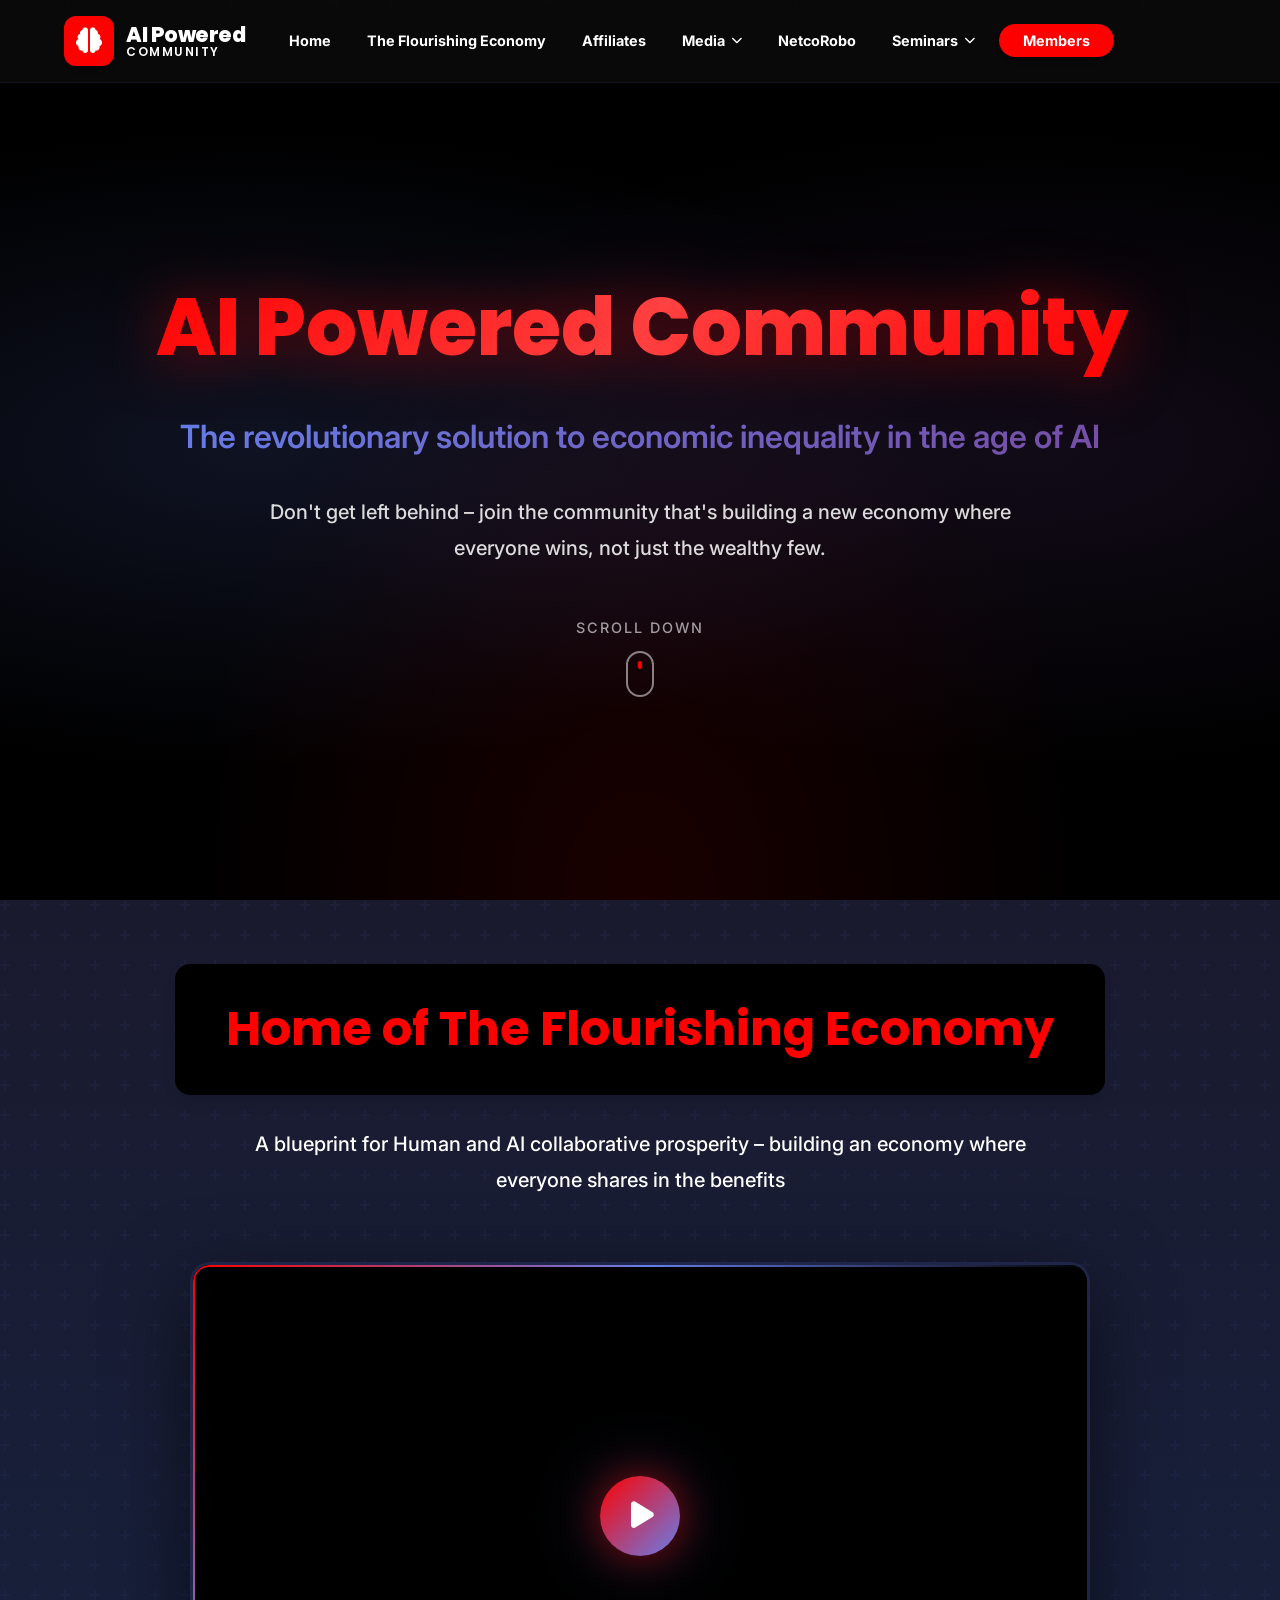
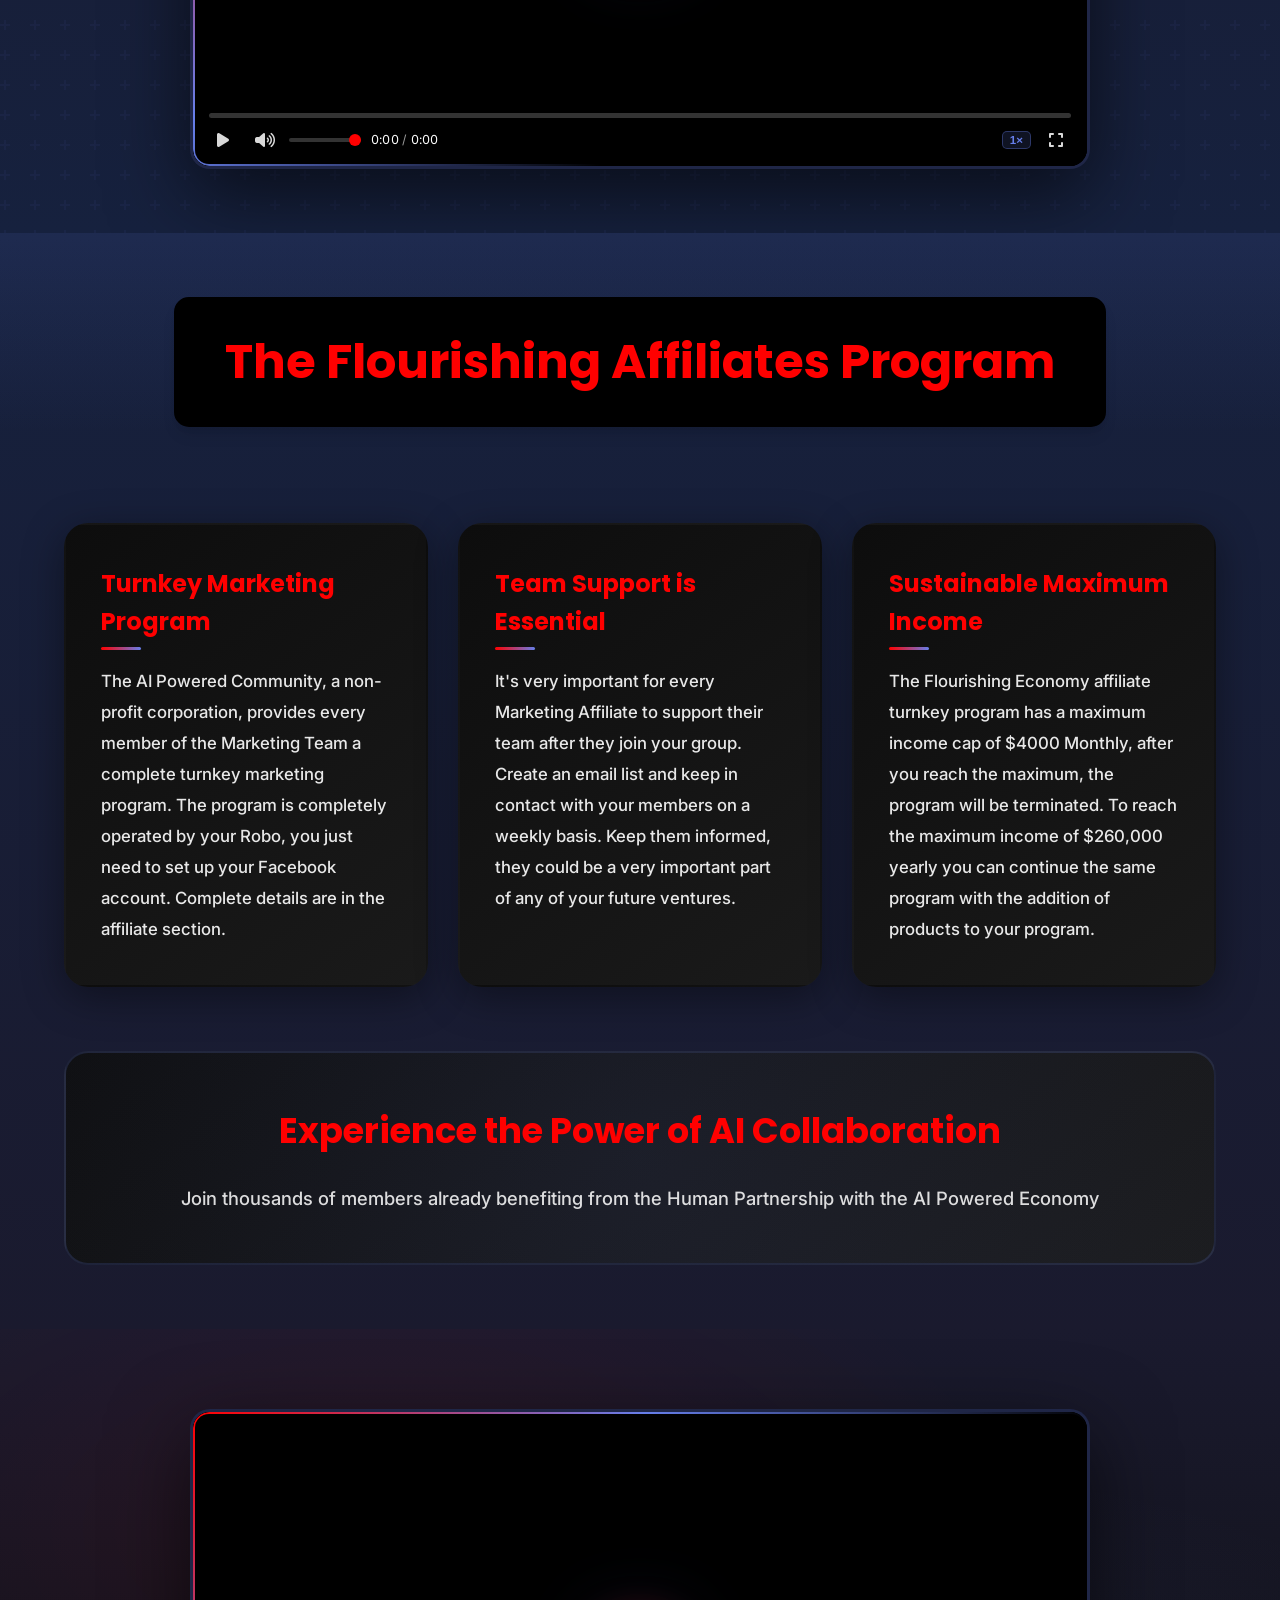
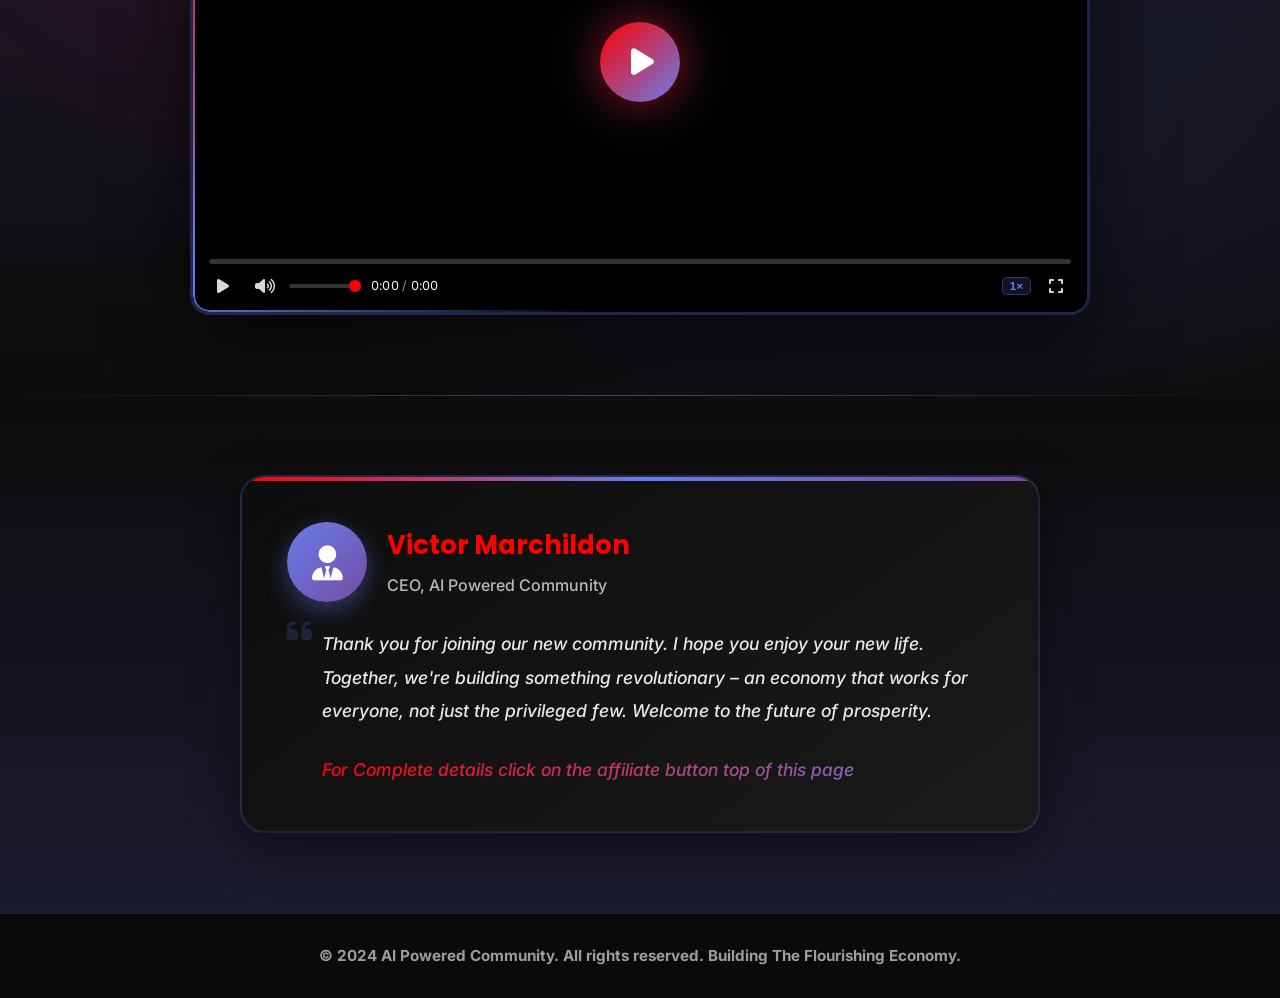
==== index.html @ 5705b6ec "fix cache issue" ====
<!DOCTYPE html>
<html lang="en">
<head>
    <meta charset="UTF-8">
    <meta name="viewport" content="width=device-width, initial-scale=1.0">
    <title>AI Powered Community - Building a Flourishing Economy Together</title>
    <link href="https://fonts.googleapis.com/css2?family=Inter:wght@300;400;600;700;800&family=Poppins:wght@400;600;700;800&display=swap" rel="stylesheet">
    <link rel="stylesheet" href="https://cdn.jsdelivr.net/npm/@fortawesome/fontawesome-free@6.4.0/css/all.min.css">
    <link rel="stylesheet" href="styles.css?v=2">
</head>
<body>
    <!-- Navigation -->
    <nav class="navbar" id="navbar">
        <div class="container">
            <div class="nav-brand">
                <div class="logo-icon">
                    <i class="fas fa-brain"></i>
                </div>
                <div class="logo-text">
                    <span class="logo-main">AI Powered</span>
                    <span class="logo-sub">Community</span>
                </div>
            </div>
            <button class="nav-toggle" id="navToggle">
                <span></span>
                <span></span>
                <span></span>
            </button>
            <ul class="nav-menu" id="navMenu">
                <li><a href="#home" class="nav-link">Home</a></li>
                <li><a href="#about" class="nav-link">The Flourishing Economy</a></li>
                <li><a href="#affiliates" class="nav-link">Affiliates</a></li>
                <li class="nav-item-dropdown">
                    <a href="#video" class="nav-link dropdown-toggle">Media <i class="fas fa-chevron-down"></i></a>
                    <ul class="dropdown-menu">
                        <li><a href="#" class="dropdown-link">YouTube Channels</a></li>
                    </ul>
                </li>
                <li><a href="#" class="nav-link">NetcoRobo</a></li>
                <li class="nav-item-dropdown">
                    <a href="#" class="nav-link dropdown-toggle">Seminars <i class="fas fa-chevron-down"></i></a>
                    <ul class="dropdown-menu">
                        <li><a href="#" class="dropdown-link">Chat</a></li>
                        <li><a href="#" class="dropdown-link">Courses</a></li>
                        <li><a href="#" class="dropdown-link">Email</a></li>
                    </ul>
                </li>
                <li><a href="#" class="nav-link btn-members">Members</a></li>
            </ul>
        </div>
    </nav>

    <!-- Hero Section -->
    <section class="hero" id="home">
        <div class="container">
            <div class="hero-content">
                <h1 class="hero-title">AI Powered Community</h1>
                <p class="hero-subtitle">The revolutionary solution to economic inequality in the age of AI</p>
                <p class="hero-description">Don't get left behind – join the community that's building a new economy where everyone wins, not just the wealthy few.</p>
                
                <!-- Scroll Down Indicator -->
                <div class="scroll-indicator">
                    <span>Scroll Down</span>
                    <div class="mouse">
                        <div class="wheel"></div>
                    </div>
                </div>
            </div>
        </div>
    </section>

    <!-- About Section -->
    <section class="about" id="about">
        <div class="container">
            <div class="section-header animate-on-scroll">
                <h2 class="section-title">Home of The Flourishing Economy</h2>
                <p class="section-subtitle">A blueprint for Human and AI collaborative prosperity – building an economy where everyone shares in the benefits</p>
            </div>

            <!-- Custom Video Player #1 -->
            <div class="video-container animate-on-scroll">
                <div class="apc-player" id="apcPlayer1">
                    <div class="apc-seek-flash left"  id="flashLeft1"><i class="fas fa-backward"></i></div>
                    <div class="apc-seek-flash right" id="flashRight1"><i class="fas fa-forward"></i></div>
                    <div class="apc-spinner" id="apcSpinner1"><div class="apc-spinner-ring"></div></div>
                    <video id="apcVideo1">
                        <source src="./videos/video-one.mp4" type="video/mp4">
                        Your browser does not support the video tag.
                    </video>
                    <div class="apc-play-overlay" id="apcOverlay1">
                        <div class="apc-big-play"><i class="fas fa-play"></i></div>
                    </div>
                    <div class="apc-controls" id="apcControls1">
                        <div class="apc-progress-wrap" id="apcSeek1">
                            <div class="apc-progress-bg">
                                <div class="apc-buffered" id="apcBuffered1"></div>
                                <div class="apc-played"   id="apcPlayed1"></div>
                            </div>
                            <div class="apc-progress-thumb" id="apcThumb1"></div>
                        </div>
                        <div class="apc-bottom">
                            <button class="apc-btn" id="apcPlayBtn1"><i class="fas fa-play" id="apcPlayIcon1"></i></button>
                            <div class="apc-volume-group">
                                <button class="apc-btn" id="apcMuteBtn1"><i class="fas fa-volume-high" id="apcVolIcon1"></i></button>
                                <input type="range" class="apc-volume-slider" id="apcVol1" min="0" max="1" step="0.02" value="1">
                            </div>
                            <div class="apc-time"><span id="apcCur1">0:00</span> / <span id="apcDur1">0:00</span></div>
                            <div class="apc-spacer"></div>
                            <button class="apc-speed" id="apcSpeedBtn1">1×</button>
                            <div class="apc-speed-menu" id="apcSpeedMenu1">
                                <div class="apc-speed-opt" data-speed="0.5">0.5×</div>
                                <div class="apc-speed-opt" data-speed="0.75">0.75×</div>
                                <div class="apc-speed-opt active" data-speed="1">1×</div>
                                <div class="apc-speed-opt" data-speed="1.25">1.25×</div>
                                <div class="apc-speed-opt" data-speed="1.5">1.5×</div>
                                <div class="apc-speed-opt" data-speed="2">2×</div>
                            </div>
                            <button class="apc-btn" id="apcFsBtn1"><i class="fas fa-expand" id="apcFsIcon1"></i></button>
                        </div>
                    </div>
                </div>
            </div>
        </div>
    </section>

    <!-- Affiliates Program Section -->
    <section class="affiliates" id="affiliates">
        <div class="container">
            <div class="affiliates-header">
                <h2 class="section-title">The Flourishing Affiliates Program</h2>
            </div>

            <div class="affiliates-content">
                <div class="affiliates-benefits animate-on-scroll">
                    <div class="benefit-card animate-on-scroll">
                        <h3>Turnkey Marketing Program</h3>
                        <p>The AI Powered Community, a non-profit corporation, provides every member of the Marketing Team a complete turnkey marketing program. The program is completely operated by your Robo, you just need to set up your Facebook account. Complete details are in the affiliate section.</p>
                    </div>

                    <div class="benefit-card animate-on-scroll">
                        <h3>Team Support is Essential</h3>
                        <p>It's very important for every Marketing Affiliate to support their team after they join your group. Create an email list and keep in contact with your members on a weekly basis. Keep them informed, they could be a very important part of any of your future ventures.</p>
                    </div>

                    <div class="benefit-card animate-on-scroll">
                        <h3>Sustainable Maximum Income</h3>
                        <p>The Flourishing Economy affiliate turnkey program has a maximum income cap of $4000 Monthly, after you reach the maximum, the program will be terminated. To reach the maximum income of $260,000 yearly you can continue the same program with the addition of products to your program.</p>
                    </div>
                </div>

                <div class="cta-section animate-on-scroll">
                    <h3>Experience the Power of AI Collaboration</h3>
                    <p>Join thousands of members already benefiting from the Human Partnership with the AI Powered Economy</p>
                </div>
            </div>
        </div>
    </section>

    <!-- Video Section -->
    <section class="video-section" id="video">
        <div class="container">
            <!-- Custom Video Player -->
            <div class="video-container animate-on-scroll">
            <div class="video-container">
                <div class="apc-player" id="apcPlayer2">
                    <div class="apc-seek-flash left"  id="flashLeft2"><i class="fas fa-backward"></i></div>
                    <div class="apc-seek-flash right" id="flashRight2"><i class="fas fa-forward"></i></div>
                    <div class="apc-spinner" id="apcSpinner2"><div class="apc-spinner-ring"></div></div>
                    <video id="apcVideo2">
                        <source src="./videos/video-two.mp4" type="video/mp4">
                        Your browser does not support the video tag.
                    </video>
                    <div class="apc-play-overlay" id="apcOverlay2">
                        <div class="apc-big-play"><i class="fas fa-play"></i></div>
                    </div>
                    <div class="apc-controls" id="apcControls2">
                        <div class="apc-progress-wrap" id="apcSeek2">
                            <div class="apc-progress-bg">
                                <div class="apc-buffered" id="apcBuffered2"></div>
                                <div class="apc-played"   id="apcPlayed2"></div>
                            </div>
                            <div class="apc-progress-thumb" id="apcThumb2"></div>
                        </div>
                        <div class="apc-bottom">
                            <button class="apc-btn" id="apcPlayBtn2"><i class="fas fa-play" id="apcPlayIcon2"></i></button>
                            <div class="apc-volume-group">
                                <button class="apc-btn" id="apcMuteBtn2"><i class="fas fa-volume-high" id="apcVolIcon2"></i></button>
                                <input type="range" class="apc-volume-slider" id="apcVol2" min="0" max="1" step="0.02" value="1">
                            </div>
                            <div class="apc-time"><span id="apcCur2">0:00</span> / <span id="apcDur2">0:00</span></div>
                            <div class="apc-spacer"></div>
                            <button class="apc-speed" id="apcSpeedBtn2">1×</button>
                            <div class="apc-speed-menu" id="apcSpeedMenu2">
                                <div class="apc-speed-opt" data-speed="0.5">0.5×</div>
                                <div class="apc-speed-opt" data-speed="0.75">0.75×</div>
                                <div class="apc-speed-opt active" data-speed="1">1×</div>
                                <div class="apc-speed-opt" data-speed="1.25">1.25×</div>
                                <div class="apc-speed-opt" data-speed="1.5">1.5×</div>
                                <div class="apc-speed-opt" data-speed="2">2×</div>
                            </div>
                            <button class="apc-btn" id="apcFsBtn2"><i class="fas fa-expand" id="apcFsIcon2"></i></button>
                        </div>
                    </div>
                </div>
            </div>
        </div>
    </section>

    <!-- Bottom Sections -->
    <section class="bottom-sections">
        <div class="container">
            <div class="bottom-card animate-on-scroll">
                <div class="message-header">
                    <div class="ceo-avatar">
                        <i class="fas fa-user-tie"></i>
                    </div>
                    <div class="ceo-info">
                        <h3>Victor Marchildon</h3>
                        <p>CEO, AI Powered Community</p>
                    </div>
                </div>
                <div class="message-content">
                    <i class="fas fa-quote-left quote-icon"></i>
                    <p>Thank you for joining our new community. I hope you enjoy your new life. Together, we're building something revolutionary – an economy that works for everyone, not just the privileged few. Welcome to the future of prosperity.</p>
                    <p class="cta-link gradient-text">For Complete details click on the affiliate button top of this page</p>
                </div>
            </div>
        </div>
    </section>

    <!-- Footer -->
    <footer class="footer">
        <div class="container">
            <div class="footer-bottom">
                <p>&copy; 2024 AI Powered Community. All rights reserved. Building The Flourishing Economy.</p>
            </div>
        </div>
    </footer>

    <script src="script.js?v=2"></script>
</body>
</html>
---- styles.css ----
* {
    margin: 0;
    padding: 0;
    box-sizing: border-box;
}

:root {
    --bright-red: #ff0000;
    --bright-white: #ffffff;
    --grey-bg: #6b7280;
    --black-bg: #000000;
    --black-border: #000000;
    --gray-border: #374151;
    --primary-gradient: linear-gradient(135deg, #667eea 0%, #764ba2 100%);
    --primary-color: #667eea;
    --success-color: #10b981;
    --text-primary: #1f2937;
    --text-secondary: #6b7280;
    --shadow-sm: 0 1px 2px 0 rgba(0, 0, 0, 0.05);
    --shadow-md: 0 4px 6px -1px rgba(0, 0, 0, 0.1), 0 2px 4px -1px rgba(0, 0, 0, 0.06);
    --shadow-lg: 0 10px 15px -3px rgba(0, 0, 0, 0.1), 0 4px 6px -2px rgba(0, 0, 0, 0.05);
    --shadow-xl: 0 20px 25px -5px rgba(0, 0, 0, 0.1), 0 10px 10px -5px rgba(0, 0, 0, 0.04);
    --shadow-colored: 0 10px 40px rgba(102, 126, 234, 0.3);
    --spacing-xs: 0.5rem;
    --spacing-sm: 1rem;
    --spacing-md: 1.5rem;
    --spacing-lg: 2rem;
    --spacing-xl: 3rem;
    --spacing-2xl: 4rem;
    --font-primary: 'Inter', sans-serif;
    --font-heading: 'Poppins', sans-serif;
    --transition-fast: 0.2s ease;
    --transition-normal: 0.3s ease;

    /* Player colors (pulled from site palette) */
    --player-primary: #667eea;
    --player-accent:  #ff0000;
    --player-bg:      #000000;
    --player-card:    #111111;
    --player-text:    #ffffff;
    --player-muted:   #9494b8;
}

html { scroll-behavior: smooth; }

body {
    font-family: var(--font-primary);
    color: var(--bright-white);
    line-height: 1.6;
    background-color: var(--grey-bg);
    overflow-x: hidden;
}

.container {
    max-width: 1200px;
    margin: 0 auto;
    padding: 0 var(--spacing-md);
}

/* NAVIGATION */
.navbar {
    position: fixed;
    top: 0;
    left: 0;
    right: 0;
    z-index: 1000;
    background: var(--grey-bg);
    backdrop-filter: blur(10px);
    box-shadow: var(--shadow-sm);
    transition: all var(--transition-normal);
}

.navbar.scrolled { box-shadow: var(--shadow-md); }

.navbar .container {
    display: flex;
    align-items: center;
    justify-content: flex-start;
    padding: var(--spacing-sm) var(--spacing-md);
    gap: 2rem;
}

.nav-brand {
    display: flex;
    align-items: center;
    gap: 12px;
    cursor: pointer;
    transition: transform var(--transition-fast);
}

.nav-brand:hover { transform: translateY(-2px); }

.logo-icon {
    width: 50px;
    height: 50px;
    background: var(--bright-red);
    border-radius: 12px;
    display: flex;
    align-items: center;
    justify-content: center;
    box-shadow: var(--shadow-md);
    transition: all var(--transition-normal);
}

.nav-brand:hover .logo-icon {
    transform: rotate(5deg) scale(1.05);
    box-shadow: var(--shadow-lg);
}

.logo-icon i {
    font-size: 1.6rem;
    color: white;
}

.logo-text {
    display: flex;
    flex-direction: column;
    line-height: 1.1;
}

.logo-main {
    font-family: var(--font-heading);
    font-size: 1.3rem;
    font-weight: 800;
    color: var(--bright-white);
    letter-spacing: -0.5px;
}

.logo-sub {
    font-family: var(--font-heading);
    font-size: 0.75rem;
    font-weight: 600;
    color: var(--bright-white);
    text-transform: uppercase;
    letter-spacing: 1.5px;
    margin-top: -2px;
}

.nav-menu {
    display: flex;
    list-style: none;
    gap: 0.75rem;
    align-items: center;
    flex-wrap: wrap;
}

.nav-link {
    text-decoration: none;
    color: var(--bright-white);
    font-weight: 700;
    padding: 0.4rem 0.75rem;
    border-radius: 8px;
    transition: all var(--transition-fast);
    white-space: nowrap;
    font-size: 0.9rem;
}

.nav-link:hover {
    color: var(--bright-red);
    background: rgba(255, 255, 255, 0.1);
}

.btn-members {
    background: var(--bright-red);
    color: white !important;
    padding: var(--spacing-xs) var(--spacing-md);
    border-radius: 25px;
    font-weight: 700;
    box-shadow: var(--shadow-md);
}

.btn-members:hover {
    transform: translateY(-2px);
    box-shadow: var(--shadow-lg);
    background: #cc0000;
}

.nav-toggle {
    display: none;
    flex-direction: column;
    gap: 4px;
    background: none;
    border: none;
    cursor: pointer;
}

.nav-toggle span {
    width: 25px;
    height: 3px;
    background: var(--bright-white);
    border-radius: 3px;
    transition: all var(--transition-fast);
}

/* DROPDOWN MENUS */
.nav-item-dropdown {
    position: relative;
}

.dropdown-toggle {
    display: flex;
    align-items: center;
    gap: 6px;
}

.dropdown-toggle i {
    font-size: 0.7rem;
    transition: transform var(--transition-fast);
}

.nav-item-dropdown:hover .dropdown-toggle i {
    transform: rotate(180deg);
}

.dropdown-menu {
    position: absolute;
    top: 100%;
    left: 0;
    min-width: 180px;
    background: var(--grey-bg);
    border-radius: 12px;
    box-shadow: var(--shadow-xl);
    padding: 0.5rem 0;
    list-style: none;
    opacity: 0;
    visibility: hidden;
    transform: translateY(10px);
    transition: all var(--transition-fast);
    z-index: 1001;
    border: 2px solid var(--gray-border);
}

.nav-item-dropdown:hover .dropdown-menu {
    opacity: 1;
    visibility: visible;
    transform: translateY(0);
}

.dropdown-link {
    display: block;
    padding: 0.6rem 1rem;
    color: var(--bright-white);
    text-decoration: none;
    font-weight: 600;
    font-size: 0.9rem;
    transition: all var(--transition-fast);
    white-space: nowrap;
}

.dropdown-link:hover {
    color: var(--bright-red);
    background: rgba(255, 255, 255, 0.1);
    padding-left: 1.3rem;
}

/* HERO SECTION */
.hero {
    position: relative;
    min-height: auto;
    display: flex;
    align-items: center;
    padding: 100px 0 var(--spacing-2xl) 0;
    background: var(--black-bg);
    overflow: hidden;
}

.hero-content {
    max-width: 1000px;
    margin: 0 auto;
    text-align: center;
}

@keyframes fadeInUp {
    from {
        opacity: 0;
        transform: translateY(30px);
    }
    to {
        opacity: 1;
        transform: translateY(0);
    }
}

.hero-title {
    font-family: var(--font-heading);
    font-size: clamp(2.5rem, 6vw, 4.5rem);
    font-weight: 800;
    line-height: 1.1;
    margin-bottom: var(--spacing-xs);
    margin-top: var(--spacing-md);
    color: var(--bright-red);
    padding: var(--spacing-sm);
    display: inline-block;
}

.hero-subtitle {
    font-size: clamp(1.2rem, 3vw, 1.8rem);
    color: var(--bright-white);
    margin-bottom: var(--spacing-lg);
    font-weight: 700;
}

.hero-description {
    font-size: 1.2rem;
    color: var(--bright-white);
    line-height: 1.8;
    font-weight: 700;
}

/* SECTIONS */
section {
    padding: var(--spacing-2xl) 0;
    scroll-margin-top: 80px;
}

.section-header {
    text-align: center;
    margin-bottom: var(--spacing-2xl);
}

.section-title {
    font-family: var(--font-heading);
    font-size: clamp(2rem, 5vw, 3rem);
    font-weight: 700;
    color: var(--bright-red);
    margin-bottom: var(--spacing-md);
    background: var(--black-bg);
    padding: var(--spacing-md) var(--spacing-xl);
    border-radius: 15px;
    display: inline-block;
    box-shadow: var(--shadow-lg);
    border: 3px solid var(--black-border);
}

.section-subtitle {
    font-size: 1.2rem;
    color: var(--bright-white);
    max-width: 800px;
    margin: 0 auto;
    line-height: 1.8;
    font-weight: 700;
}

/* ABOUT SECTION */
.about { background: var(--grey-bg); }

.about-details {
    display: flex;
    flex-direction: column;
    gap: var(--spacing-lg);
}

.detail-row {
    background: var(--black-bg);
    padding: var(--spacing-xl);
    border-radius: 20px;
    box-shadow: var(--shadow-md);
    transition: all var(--transition-normal);
}

.detail-row:hover { box-shadow: var(--shadow-lg); }

.detail-content {
    display: flex;
    gap: var(--spacing-lg);
    align-items: flex-start;
}

.detail-text h3 {
    font-family: var(--font-heading);
    font-size: 1.5rem;
    margin-bottom: var(--spacing-sm);
    color: var(--bright-red);
    font-weight: 700;
}

.detail-text p {
    color: var(--bright-white);
    line-height: 1.8;
    font-weight: 700;
}

/* AFFILIATES SECTION */
.affiliates { background: var(--grey-bg); }

.affiliates-header {
    text-align: center;
    margin-bottom: var(--spacing-2xl);
}

.affiliates-benefits {
    display: grid;
    grid-template-columns: repeat(auto-fit, minmax(280px, 1fr));
    gap: var(--spacing-lg);
    margin-bottom: var(--spacing-2xl);
}

.benefit-card {
    background: var(--black-bg);
    padding: var(--spacing-xl);
    border-radius: 20px;
    box-shadow: var(--shadow-md);
    transition: all var(--transition-normal);
    border: 3px solid var(--black-border);
}

.benefit-card:hover {
    transform: translateY(-5px);
    box-shadow: var(--shadow-xl);
}

.benefit-card h3 {
    font-family: var(--font-heading);
    font-size: 1.4rem;
    margin-bottom: var(--spacing-sm);
    color: var(--bright-red);
    font-weight: 700;
}

.benefit-card p {
    color: var(--bright-white);
    line-height: 1.8;
    font-weight: 700;
}

.cta-section {
    text-align: center;
    background: var(--black-bg);
    padding: var(--spacing-2xl);
    border-radius: 25px;
    border: 3px solid var(--black-border);
}

.cta-section h3 {
    font-family: var(--font-heading);
    font-size: 2rem;
    margin-bottom: var(--spacing-sm);
    color: var(--bright-red);
    font-weight: 700;
}

.cta-section p {
    color: var(--bright-white);
    font-size: 1.1rem;
    margin-bottom: var(--spacing-lg);
    font-weight: 700;
}

.btn {
    display: inline-flex;
    align-items: center;
    gap: var(--spacing-xs);
    padding: var(--spacing-md) var(--spacing-xl);
    border-radius: 50px;
    text-decoration: none;
    font-weight: 600;
    font-size: 1.1rem;
    transition: all var(--transition-normal);
    border: none;
    cursor: pointer;
}

.btn-primary {
    background: var(--primary-gradient);
    color: white;
    box-shadow: var(--shadow-colored);
}

.btn-primary:hover {
    transform: translateY(-3px);
    box-shadow: 0 15px 50px rgba(102, 126, 234, 0.5);
}

.btn-large {
    padding: var(--spacing-md) var(--spacing-2xl);
    font-size: 1.2rem;
}

/* VIDEO SECTION */
.video-section { background: var(--grey-bg); }

.video-container {
    max-width: 900px;
    margin: 0 auto;
}

/* BOTTOM SECTIONS */
.bottom-sections {
    background: var(--grey-bg);
    padding: var(--spacing-2xl) 0;
}

.bottom-card {
    background: var(--black-bg);
    padding: var(--spacing-xl);
    border-radius: 20px;
    box-shadow: var(--shadow-md);
    margin-bottom: var(--spacing-lg);
    border: 3px solid var(--black-border);
}

.bottom-card h3 {
    font-family: var(--font-heading);
    font-size: 1.5rem;
    margin-bottom: var(--spacing-sm);
    color: var(--bright-red);
    font-weight: 700;
}

.bottom-card p {
    color: var(--bright-white);
    line-height: 1.8;
    font-weight: 700;
}

.bottom-card .message-header {
    display: flex;
    align-items: center;
    gap: var(--spacing-md);
    margin-bottom: var(--spacing-md);
}

.bottom-card .ceo-avatar {
    width: 70px;
    height: 70px;
    background: var(--primary-gradient);
    border-radius: 50%;
    display: flex;
    align-items: center;
    justify-content: center;
    box-shadow: var(--shadow-colored);
    flex-shrink: 0;
}

.bottom-card .ceo-avatar i {
    font-size: 2rem;
    color: white;
}

.bottom-card .ceo-info h3 {
    font-family: var(--font-heading);
    font-size: 1.4rem;
    color: var(--bright-red);
    font-weight: 700;
    margin-bottom: 0.2rem;
}

.bottom-card .ceo-info p {
    color: var(--bright-white);
    font-size: 0.95rem;
    font-weight: 700;
    margin: 0;
}

.bottom-card .message-content {
    position: relative;
    padding-left: var(--spacing-lg);
}

.bottom-card .quote-icon {
    position: absolute;
    left: 0;
    top: 0;
    font-size: 2rem;
    color: var(--primary-color);
    opacity: 0.3;
}

.bottom-card .message-content p {
    color: var(--bright-white);
    font-size: 1.1rem;
    line-height: 1.8;
    font-style: italic;
    font-weight: 700;
}

/* FOOTER */
.footer {
    background: var(--grey-bg);
    color: white;
    padding: var(--spacing-md) 0;
    border-top: 3px solid var(--black-border);
}

.footer-bottom {
    text-align: center;
}

.footer-bottom p {
    color: var(--bright-white);
    font-size: 0.9rem;
    font-weight: 700;
}

/* RESPONSIVE */
@media (max-width: 768px) {
    .nav-menu {
        position: fixed;
        top: 70px;
        left: -100%;
        width: 100%;
        flex-direction: column;
        background: var(--grey-bg);
        box-shadow: var(--shadow-lg);
        padding: var(--spacing-lg);
        transition: left var(--transition-normal);
        max-height: calc(100vh - 70px);
        overflow-y: auto;
    }

    .nav-menu.active { left: 0; }
    .nav-toggle { display: flex; }

    .nav-item-dropdown { width: 100%; }

    .dropdown-toggle {
        width: 100%;
        justify-content: space-between;
    }

    .dropdown-menu {
        position: static;
        opacity: 1;
        visibility: visible;
        transform: none;
        box-shadow: none;
        border: none;
        background: transparent;
        padding-left: 1.5rem;
        margin-top: 0.25rem;
        min-width: auto;
    }

    .dropdown-link {
        padding: 0.5rem 0;
        color: var(--text-secondary);
    }

    .dropdown-link:hover {
        background: transparent;
        padding-left: 0;
        color: var(--bright-red);
    }

    .affiliates-benefits,
    .detail-content {
        grid-template-columns: 1fr;
        flex-direction: column;
    }
}

@media (max-width: 480px) {
    :root {
        --spacing-xl: 2rem;
        --spacing-2xl: 3rem;
    }

    .hero-title { font-size: 2rem; }
    .section-title { font-size: 1.8rem; }
}


/* =====================================================
   CUSTOM VIDEO PLAYER
   ===================================================== */

.apc-player {
    position: relative;
    width: 100%;
    background: #000;
    border-radius: 16px;
    overflow: hidden;
    box-shadow:
        0 0 0 1px rgba(102, 126, 234, 0.3),
        0 24px 80px rgba(0, 0, 0, 0.7),
        0 0 60px rgba(255, 0, 0, 0.08);
    cursor: pointer;
    user-select: none;
    /* Aspect ratio container */
    aspect-ratio: 16 / 9;
}

/* Red + purple gradient glow border */
.apc-player::before {
    content: '';
    position: absolute;
    inset: 0;
    border-radius: 16px;
    padding: 2px;
    background: linear-gradient(135deg, #ff0000, #667eea, transparent 65%);
    -webkit-mask: linear-gradient(#fff 0 0) content-box, linear-gradient(#fff 0 0);
    -webkit-mask-composite: xor;
    mask-composite: exclude;
    pointer-events: none;
    z-index: 10;
}

/* VIDEO ELEMENT */
.apc-player video {
    display: block;
    width: 100%;
    height: 100%;
    object-fit: contain;
    background: #000;
}

/* BIG PLAY OVERLAY */
.apc-play-overlay {
    position: absolute;
    inset: 0;
    display: flex;
    align-items: center;
    justify-content: center;
    background: rgba(0, 0, 0, 0.5);
    transition: opacity 0.25s;
    z-index: 5;
}

.apc-play-overlay.hidden {
    opacity: 0;
    pointer-events: none;
}

.apc-big-play {
    width: 80px;
    height: 80px;
    background: linear-gradient(135deg, #ff0000, #667eea);
    border-radius: 50%;
    display: flex;
    align-items: center;
    justify-content: center;
    font-size: 1.9rem;
    color: #fff;
    box-shadow: 0 0 40px rgba(255, 0, 0, 0.5), 0 0 80px rgba(102, 126, 234, 0.3);
    transition: transform 0.2s, box-shadow 0.2s;
}

.apc-big-play:hover {
    transform: scale(1.1);
    box-shadow: 0 0 60px rgba(255, 0, 0, 0.7), 0 0 100px rgba(102, 126, 234, 0.4);
}

.apc-big-play i { margin-left: 4px; }

/* CONTROLS BAR */
.apc-controls {
    position: absolute;
    bottom: 0;
    left: 0;
    right: 0;
    background: linear-gradient(to top, rgba(0, 0, 0, 0.95) 0%, transparent 100%);
    padding: 28px 16px 14px;
    display: flex;
    flex-direction: column;
    gap: 10px;
    opacity: 1;
    transform: translateY(0);
    transition: opacity 0.3s, transform 0.3s;
    z-index: 6;
}

.apc-player.idle .apc-controls {
    opacity: 0;
    transform: translateY(6px);
}

/* PROGRESS / SEEK BAR */
.apc-progress-wrap {
    position: relative;
    height: 5px;
    cursor: pointer;
    transition: height 0.15s;
}

.apc-progress-wrap:hover {
    height: 7px;
}

.apc-progress-wrap:hover .apc-progress-thumb {
    opacity: 1;
}

.apc-progress-bg {
    width: 100%;
    height: 100%;
    background: rgba(255, 255, 255, 0.2);
    border-radius: 99px;
    overflow: visible;
    position: relative;
}

.apc-buffered {
    position: absolute;
    height: 100%;
    background: rgba(255, 255, 255, 0.25);
    border-radius: 99px;
    width: 0%;
    transition: width 0.4s linear;
}

.apc-played {
    position: absolute;
    height: 100%;
    background: linear-gradient(90deg, #ff0000, #667eea);
    border-radius: 99px;
    width: 0%;
    transition: width 0.1s linear;
}

.apc-progress-thumb {
    position: absolute;
    top: 50%;
    width: 14px;
    height: 14px;
    border-radius: 50%;
    background: #fff;
    box-shadow: 0 0 8px #ff0000;
    transform: translate(-50%, -50%);
    opacity: 0;
    transition: opacity 0.2s, transform 0.15s;
    pointer-events: none;
}

.apc-progress-thumb.dragging {
    transform: translate(-50%, -50%) scale(1.3);
    opacity: 1;
}

/* BOTTOM ROW */
.apc-bottom {
    display: flex;
    align-items: center;
    gap: 10px;
}

/* Control buttons */
.apc-btn {
    background: none;
    border: none;
    color: rgba(255, 255, 255, 0.85);
    font-size: 0.9rem;
    cursor: pointer;
    padding: 4px 8px;
    border-radius: 6px;
    transition: color 0.15s, background 0.15s;
    display: flex;
    align-items: center;
    gap: 6px;
}

.apc-btn:hover {
    color: #fff;
    background: rgba(255, 255, 255, 0.1);
}

.apc-btn i { font-size: 1rem; }

/* Time display */
.apc-time {
    font-size: 0.78rem;
    color: rgba(255, 255, 255, 0.6);
    white-space: nowrap;
    font-variant-numeric: tabular-nums;
    letter-spacing: 0.02em;
}

.apc-time span { color: #fff; }

/* Volume group */
.apc-volume-group {
    display: flex;
    align-items: center;
    gap: 6px;
}

.apc-volume-slider {
    -webkit-appearance: none;
    appearance: none;
    width: 72px;
    height: 4px;
    background: rgba(255, 255, 255, 0.2);
    border-radius: 99px;
    outline: none;
    cursor: pointer;
    accent-color: #667eea;
    transition: width 0.2s;
}

.apc-volume-slider:hover { width: 90px; }

.apc-volume-slider::-webkit-slider-thumb {
    -webkit-appearance: none;
    width: 12px;
    height: 12px;
    border-radius: 50%;
    background: #ff0000;
    cursor: pointer;
}

/* Speed badge */
.apc-speed {
    font-size: 0.72rem;
    font-weight: 700;
    color: #667eea;
    background: rgba(102, 126, 234, 0.15);
    border: 1px solid rgba(102, 126, 234, 0.35);
    border-radius: 5px;
    padding: 2px 7px;
    cursor: pointer;
    transition: background 0.15s;
    white-space: nowrap;
}

.apc-speed:hover { background: rgba(102, 126, 234, 0.3); }

/* Speed dropdown */
.apc-speed-menu {
    position: absolute;
    bottom: 56px;
    right: 52px;
    background: #111;
    border: 1px solid rgba(102, 126, 234, 0.35);
    border-radius: 10px;
    overflow: hidden;
    display: none;
    flex-direction: column;
    z-index: 20;
    box-shadow: 0 8px 30px rgba(0, 0, 0, 0.7);
    min-width: 90px;
}

.apc-speed-menu.open { display: flex; }

.apc-speed-opt {
    padding: 8px 16px;
    font-size: 0.8rem;
    color: #fff;
    cursor: pointer;
    transition: background 0.15s;
    text-align: center;
}

.apc-speed-opt:hover { background: rgba(102, 126, 234, 0.25); }
.apc-speed-opt.active { color: #ff0000; font-weight: 700; }

/* Spacer */
.apc-spacer { flex: 1; }

/* Loading spinner */
.apc-spinner {
    position: absolute;
    inset: 0;
    display: flex;
    align-items: center;
    justify-content: center;
    pointer-events: none;
    z-index: 7;
    opacity: 0;
    transition: opacity 0.2s;
}

.apc-spinner.visible { opacity: 1; }

.apc-spinner-ring {
    width: 44px;
    height: 44px;
    border: 3px solid rgba(255, 0, 0, 0.2);
    border-top-color: #ff0000;
    border-radius: 50%;
    animation: apcSpin 0.7s linear infinite;
}

@keyframes apcSpin { to { transform: rotate(360deg); } }

/* Seek flash feedback */
.apc-seek-flash {
    position: absolute;
    top: 50%;
    transform: translateY(-50%);
    background: rgba(255, 0, 0, 0.3);
    color: #fff;
    font-size: 1.5rem;
    width: 60px;
    height: 60px;
    border-radius: 50%;
    display: flex;
    align-items: center;
    justify-content: center;
    opacity: 0;
    pointer-events: none;
    transition: opacity 0.3s;
    z-index: 8;
}

.apc-seek-flash.left  { left: 18%; }
.apc-seek-flash.right { right: 18%; }
.apc-seek-flash.show  { opacity: 1; }

/* RESPONSIVE */
@media (max-width: 520px) {
    .apc-volume-slider { display: none; }
    .apc-speed         { display: none; }
    .apc-time          { font-size: 0.7rem; }
    .apc-big-play      { width: 60px; height: 60px; font-size: 1.4rem; }
}

/* Gradient Text */
.gradient-text {
    background: linear-gradient(135deg, #ff0000, #667eea);
    -webkit-background-clip: text;
    -webkit-text-fill-color: transparent;
    background-clip: text;
    font-weight: 600;
    display: inline-block;
}

/* ============================================
   MODERN ANIMATIONS & ENHANCED DESIGN
   ============================================ */

/* Scroll Animation Base */
.animate-on-scroll {
    opacity: 0;
    transform: translateY(40px);
    transition: opacity 0.8s ease, transform 0.8s ease;
}

.animate-on-scroll.animated {
    opacity: 1;
    transform: translateY(0);
}

/* Animation Delays */
.delay-100 { transition-delay: 0.1s; }
.delay-200 { transition-delay: 0.2s; }
.delay-300 { transition-delay: 0.3s; }
.delay-400 { transition-delay: 0.4s; }
.delay-500 { transition-delay: 0.5s; }

/* Hero Section Enhanced */
.hero {
    position: relative;
    min-height: 100vh;
    display: flex;
    align-items: center;
    padding: 120px 0 80px 0;
    background: var(--black-bg);
    overflow: hidden;
}

.hero::before {
    content: '';
    position: absolute;
    top: 0;
    left: 0;
    right: 0;
    bottom: 0;
    background: 
        radial-gradient(ellipse at 20% 50%, rgba(102, 126, 234, 0.15) 0%, transparent 50%),
        radial-gradient(ellipse at 80% 50%, rgba(118, 75, 162, 0.15) 0%, transparent 50%),
        radial-gradient(ellipse at 50% 100%, rgba(255, 0, 0, 0.1) 0%, transparent 50%);
    pointer-events: none;
}

.hero-content {
    max-width: 1000px;
    margin: 0 auto;
    text-align: center;
    position: relative;
    z-index: 1;
}

.hero-title {
    font-family: var(--font-heading);
    font-size: clamp(2.5rem, 7vw, 5rem);
    font-weight: 800;
    line-height: 1.1;
    margin-bottom: var(--spacing-md);
    color: var(--bright-red);
    padding: var(--spacing-sm);
    display: inline-block;
    animation: heroTitlePulse 3s ease-in-out infinite;
    background: linear-gradient(135deg, #ff0000 0%, #ff4d4d 50%, #ff0000 100%);
    -webkit-background-clip: text;
    -webkit-text-fill-color: transparent;
    background-clip: text;
    text-shadow: 0 0 60px rgba(255, 0, 0, 0.5);
    white-space: nowrap;
}

@keyframes heroTitlePulse {
    0%, 100% { filter: brightness(1); }
    50% { filter: brightness(1.2); }
}

.hero-subtitle {
    font-size: clamp(1.2rem, 3vw, 2rem);
    color: var(--bright-white);
    margin-bottom: var(--spacing-lg);
    font-weight: 600;
    animation: fadeInUp 1s ease 0.3s both;
    background: linear-gradient(135deg, #667eea 0%, #764ba2 100%);
    -webkit-background-clip: text;
    -webkit-text-fill-color: transparent;
    background-clip: text;
    white-space: nowrap;
}

.hero-description {
    font-size: 1.25rem;
    color: rgba(255, 255, 255, 0.85);
    line-height: 1.8;
    font-weight: 500;
    animation: fadeInUp 1s ease 0.5s both;
    max-width: 800px;
    margin: 0 auto;
}

/* Scroll Down Indicator */
.scroll-indicator {
    margin-top: 50px;
    animation: fadeInUp 1s ease 0.8s both;
    cursor: pointer;
}

.scroll-indicator span {
    display: block;
    font-size: 0.9rem;
    color: rgba(255, 255, 255, 0.6);
    margin-bottom: 12px;
    text-transform: uppercase;
    letter-spacing: 2px;
    font-weight: 500;
}

.scroll-indicator .mouse {
    width: 28px;
    height: 46px;
    border: 2px solid rgba(255, 255, 255, 0.5);
    border-radius: 14px;
    margin: 0 auto;
    position: relative;
    transition: all 0.3s ease;
}

.scroll-indicator .mouse:hover {
    border-color: var(--bright-red);
    transform: scale(1.1);
}

.scroll-indicator .wheel {
    width: 4px;
    height: 8px;
    background: var(--bright-red);
    border-radius: 2px;
    position: absolute;
    top: 8px;
    left: 50%;
    transform: translateX(-50%);
    animation: scrollWheel 1.5s ease-in-out infinite;
}

@keyframes scrollWheel {
    0% { opacity: 1; transform: translateX(-50%) translateY(0); }
    100% { opacity: 0; transform: translateX(-50%) translateY(15px); }
}

/* Floating particles effect */
.hero-particles {
    position: absolute;
    top: 0;
    left: 0;
    right: 0;
    bottom: 0;
    overflow: hidden;
    pointer-events: none;
}

.particle {
    position: absolute;
    width: 6px;
    height: 6px;
    background: rgba(102, 126, 234, 0.6);
    border-radius: 50%;
    animation: float 15s infinite;
}

.particle:nth-child(1) { left: 10%; animation-delay: 0s; }
.particle:nth-child(2) { left: 20%; animation-delay: 2s; background: rgba(255, 0, 0, 0.6); }
.particle:nth-child(3) { left: 30%; animation-delay: 4s; }
.particle:nth-child(4) { left: 40%; animation-delay: 1s; background: rgba(118, 75, 162, 0.6); }
.particle:nth-child(5) { left: 50%; animation-delay: 3s; }
.particle:nth-child(6) { left: 60%; animation-delay: 5s; background: rgba(255, 0, 0, 0.6); }
.particle:nth-child(7) { left: 70%; animation-delay: 2.5s; }
.particle:nth-child(8) { left: 80%; animation-delay: 4.5s; background: rgba(102, 126, 234, 0.6); }
.particle:nth-child(9) { left: 90%; animation-delay: 1.5s; }
.particle:nth-child(10) { left: 95%; animation-delay: 3.5s; background: rgba(118, 75, 162, 0.6); }

@keyframes float {
    0% { transform: translateY(100vh) scale(0); opacity: 0; }
    10% { opacity: 1; }
    90% { opacity: 1; }
    100% { transform: translateY(-100vh) scale(1); opacity: 0; }
}

/* Enhanced Section Headers */
.section-header {
    text-align: center;
    margin-bottom: var(--spacing-2xl);
    animation: fadeInUp 0.8s ease both;
}

.section-title {
    font-family: var(--font-heading);
    font-size: clamp(2rem, 5vw, 3rem);
    font-weight: 700;
    color: var(--bright-red);
    margin-bottom: var(--spacing-md);
    background: var(--black-bg);
    padding: var(--spacing-md) var(--spacing-xl);
    border-radius: 15px;
    display: inline-block;
    box-shadow: var(--shadow-lg);
    border: 3px solid var(--black-border);
    position: relative;
    overflow: hidden;
}

.section-title::before {
    content: '';
    position: absolute;
    top: 0;
    left: -100%;
    width: 100%;
    height: 100%;
    background: linear-gradient(90deg, transparent, rgba(255, 255, 255, 0.1), transparent);
    animation: shimmer 3s infinite;
}

@keyframes shimmer {
    0% { left: -100%; }
    100% { left: 100%; }
}

.section-subtitle {
    font-size: 1.25rem;
    color: var(--bright-white);
    max-width: 800px;
    margin: 0 auto;
    line-height: 1.8;
    font-weight: 500;
}

/* About Section Enhanced */
.about { 
    background: linear-gradient(180deg, #1a1a2e 0%, #16213e 100%);
    position: relative;
}

.about::before {
    content: '';
    position: absolute;
    top: 0;
    left: 0;
    right: 0;
    bottom: 0;
    background: url("data:image/svg+xml,%3Csvg width='60' height='60' viewBox='0 0 60 60' xmlns='http://www.w3.org/2000/svg'%3E%3Cg fill='none' fill-rule='evenodd'%3E%3Cg fill='%23667eea' fill-opacity='0.05'%3E%3Cpath d='M36 34v-4h-2v4h-4v2h4v4h2v-4h4v-2h-4zm0-30V0h-2v4h-4v2h4v4h2V6h4V4h-4zM6 34v-4H4v4H0v2h4v4h2v-4h4v-2H6zM6 4V0H4v4H0v2h4v4h2V6h4V4H6z'/%3E%3C/g%3E%3C/g%3E%3C/svg%3E");
    pointer-events: none;
}

/* Enhanced Video Container */
.video-container {
    max-width: 900px;
    margin: 0 auto;
    position: relative;
    animation: fadeInUp 0.8s ease 0.2s both;
}

.apc-player {
    position: relative;
    border-radius: 20px;
    overflow: hidden;
    box-shadow: 0 25px 80px rgba(0, 0, 0, 0.6);
    border: 3px solid rgba(102, 126, 234, 0.3);
    transition: all 0.4s ease;
}

.apc-player:hover {
    border-color: rgba(102, 126, 234, 0.6);
    box-shadow: 0 30px 100px rgba(102, 126, 234, 0.3);
    transform: scale(1.01);
}

/* Enhanced Benefit Cards */
.affiliates { 
    background: linear-gradient(180deg, #16213e 0%, #1a1a2e 100%);
    position: relative;
}

.affiliates::before {
    content: '';
    position: absolute;
    top: 0;
    left: 0;
    right: 0;
    height: 200px;
    background: linear-gradient(180deg, rgba(102, 126, 234, 0.1) 0%, transparent 100%);
    pointer-events: none;
}

.affiliates-benefits {
    display: grid;
    grid-template-columns: repeat(auto-fit, minmax(300px, 1fr));
    gap: 30px;
    margin-bottom: var(--spacing-2xl);
}

.benefit-card {
    background: linear-gradient(145deg, #0d0d0d 0%, #1a1a1a 100%);
    padding: 40px 35px;
    border-radius: 24px;
    box-shadow: 0 10px 40px rgba(0, 0, 0, 0.4);
    transition: all 0.4s cubic-bezier(0.175, 0.885, 0.32, 1.275);
    border: 2px solid transparent;
    position: relative;
    overflow: hidden;
}

.benefit-card::before {
    content: '';
    position: absolute;
    top: 0;
    left: 0;
    right: 0;
    height: 4px;
    background: linear-gradient(90deg, #ff0000, #667eea, #764ba2);
    opacity: 0;
    transition: opacity 0.3s ease;
}

.benefit-card:hover {
    transform: translateY(-12px);
    box-shadow: 0 25px 60px rgba(0, 0, 0, 0.5);
    border-color: rgba(102, 126, 234, 0.3);
}

.benefit-card:hover::before {
    opacity: 1;
}

.benefit-card h3 {
    font-family: var(--font-heading);
    font-size: 1.5rem;
    margin-bottom: var(--spacing-md);
    color: var(--bright-red);
    font-weight: 700;
    position: relative;
    display: inline-block;
}

.benefit-card h3::after {
    content: '';
    position: absolute;
    bottom: -8px;
    left: 0;
    width: 40px;
    height: 3px;
    background: linear-gradient(90deg, #ff0000, #667eea);
    border-radius: 2px;
    transition: width 0.3s ease;
}

.benefit-card:hover h3::after {
    width: 80px;
}

.benefit-card p {
    color: rgba(255, 255, 255, 0.9);
    line-height: 1.85;
    font-weight: 500;
    font-size: 1.05rem;
}

/* Enhanced CTA Section */
.cta-section {
    text-align: center;
    background: linear-gradient(145deg, #0d0d0d 0%, #1a1a1a 100%);
    padding: 50px 40px;
    border-radius: 24px;
    border: 2px solid rgba(102, 126, 234, 0.2);
    position: relative;
    overflow: hidden;
    animation: fadeInUp 0.8s ease 0.3s both;
}

.cta-section::before {
    content: '';
    position: absolute;
    top: -50%;
    left: -50%;
    width: 200%;
    height: 200%;
    background: radial-gradient(circle, rgba(102, 126, 234, 0.1) 0%, transparent 70%);
    animation: ctaGlow 4s ease-in-out infinite;
}

@keyframes ctaGlow {
    0%, 100% { transform: scale(1); opacity: 0.5; }
    50% { transform: scale(1.1); opacity: 0.8; }
}

.cta-section h3 {
    font-family: var(--font-heading);
    font-size: 2.2rem;
    margin-bottom: var(--spacing-md);
    color: var(--bright-red);
    font-weight: 700;
    position: relative;
    z-index: 1;
}

.cta-section p {
    color: rgba(255, 255, 255, 0.85);
    font-size: 1.15rem;
    margin-bottom: 0;
    font-weight: 500;
    position: relative;
    z-index: 1;
}

/* Video Section Enhanced */
.video-section {
    background: linear-gradient(180deg, #1a1a2e 0%, #0d0d0d 100%);
    position: relative;
    padding: 80px 0;
}

.video-section::before {
    content: '';
    position: absolute;
    top: 0;
    left: 0;
    right: 0;
    bottom: 0;
    background: 
        radial-gradient(ellipse at 30% 30%, rgba(255, 0, 0, 0.08) 0%, transparent 50%),
        radial-gradient(ellipse at 70% 70%, rgba(102, 126, 234, 0.08) 0%, transparent 50%);
    pointer-events: none;
}

/* Enhanced Bottom Section */
.bottom-sections {
    background: linear-gradient(180deg, #0d0d0d 0%, #1a1a2e 100%);
    padding: 80px 0;
    position: relative;
}

.bottom-sections::before {
    content: '';
    position: absolute;
    top: 0;
    left: 0;
    right: 0;
    height: 1px;
    background: linear-gradient(90deg, transparent, rgba(102, 126, 234, 0.5), transparent);
}

.bottom-card {
    background: linear-gradient(145deg, #0d0d0d 0%, #1a1a1a 100%);
    border-radius: 24px;
    padding: 45px;
    border: 2px solid rgba(102, 126, 234, 0.2);
    box-shadow: 0 15px 50px rgba(0, 0, 0, 0.4);
    max-width: 800px;
    margin: 0 auto;
    position: relative;
    overflow: hidden;
    animation: fadeInUp 0.8s ease both;
}

.bottom-card::before {
    content: '';
    position: absolute;
    top: 0;
    left: 0;
    right: 0;
    height: 4px;
    background: linear-gradient(90deg, #ff0000, #667eea, #764ba2);
}

.bottom-card .message-header {
    display: flex;
    align-items: center;
    gap: 20px;
    margin-bottom: 25px;
}

.bottom-card .ceo-avatar {
    width: 80px;
    height: 80px;
    background: linear-gradient(135deg, #667eea 0%, #764ba2 100%);
    border-radius: 50%;
    display: flex;
    align-items: center;
    justify-content: center;
    flex-shrink: 0;
    box-shadow: 0 8px 25px rgba(102, 126, 234, 0.4);
}

.bottom-card .ceo-avatar i {
    font-size: 2.2rem;
    color: white;
}

.bottom-card .ceo-info h3 {
    font-family: var(--font-heading);
    font-size: 1.6rem;
    color: var(--bright-red);
    font-weight: 700;
    margin-bottom: 5px;
}

.bottom-card .ceo-info p {
    color: rgba(255, 255, 255, 0.7);
    font-size: 1rem;
    font-weight: 500;
}

.bottom-card .message-content {
    position: relative;
    padding-left: 35px;
}

.bottom-card .quote-icon {
    position: absolute;
    top: -10px;
    left: 0;
    font-size: 1.8rem;
    color: rgba(102, 126, 234, 0.6);
}

.bottom-card .message-content p {
    color: rgba(255, 255, 255, 0.9);
    line-height: 1.9;
    font-size: 1.1rem;
    font-weight: 500;
    font-style: italic;
}

.bottom-card .cta-link {
    display: block;
    margin-top: 25px;
    font-size: 1.05rem;
    font-weight: 600;
    cursor: pointer;
    transition: all 0.3s ease;
}

.bottom-card .cta-link:hover {
    transform: translateX(5px);
}

/* Footer Enhanced */
.footer {
    background: #0a0a0a;
    padding: 30px 0;
    border-top: 1px solid rgba(102, 126, 234, 0.2);
}

.footer-bottom p {
    color: rgba(255, 255, 255, 0.6);
    font-size: 0.95rem;
    text-align: center;
}

/* Navbar Enhanced */
.navbar {
    background: rgba(10, 10, 10, 0.95);
    backdrop-filter: blur(20px);
    border-bottom: 1px solid rgba(102, 126, 234, 0.1);
}

.navbar.scrolled {
    background: rgba(10, 10, 10, 0.98);
    box-shadow: 0 10px 40px rgba(0, 0, 0, 0.5);
}

/* Responsive Enhancements */
@media (max-width: 768px) {
    .hero-title {
        font-size: clamp(2rem, 8vw, 3rem);
    }
    
    .benefit-card {
        padding: 30px 25px;
    }
    
    .bottom-card {
        padding: 30px 25px;
    }
    
    .bottom-card .message-header {
        flex-direction: column;
        text-align: center;
    }
    
    .bottom-card .message-content {
        padding-left: 0;
        text-align: center;
    }
    
    .bottom-card .quote-icon {
        position: static;
        display: block;
        text-align: center;
        margin-bottom: 15px;
    }
}
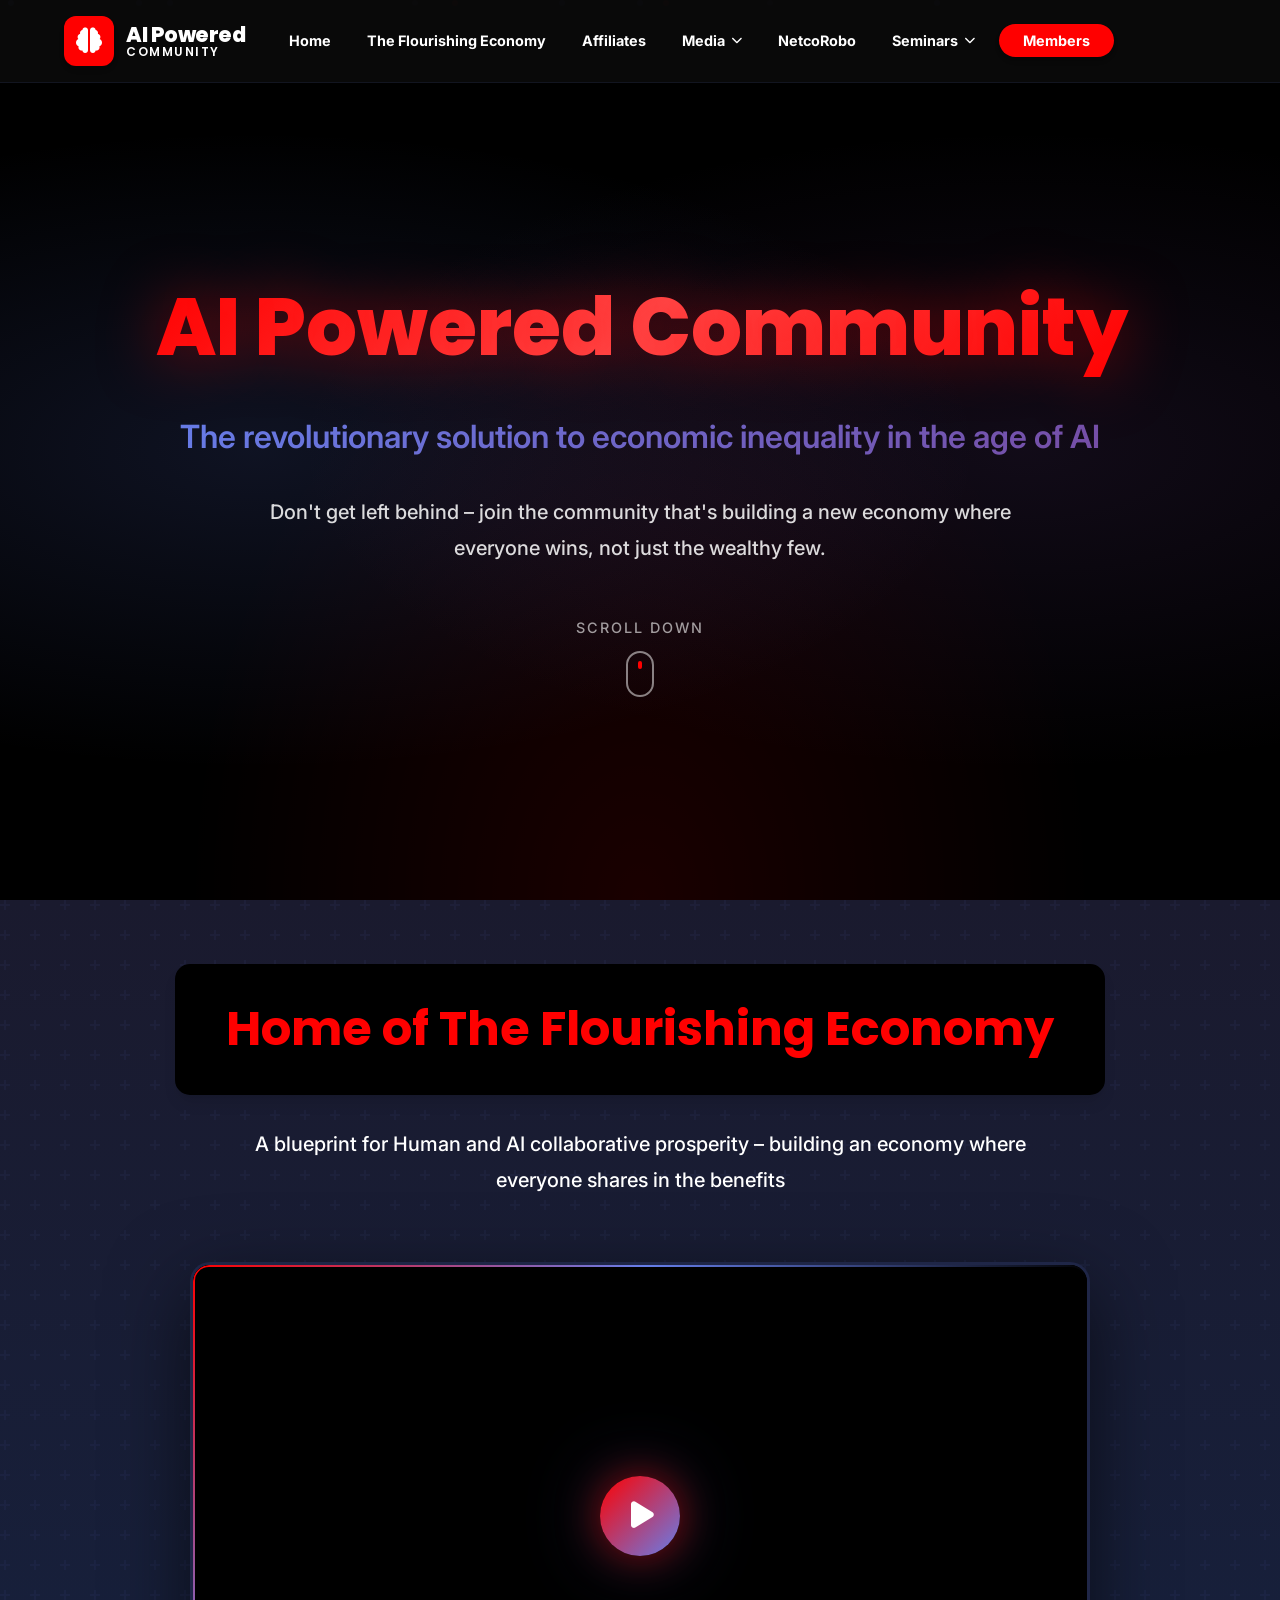
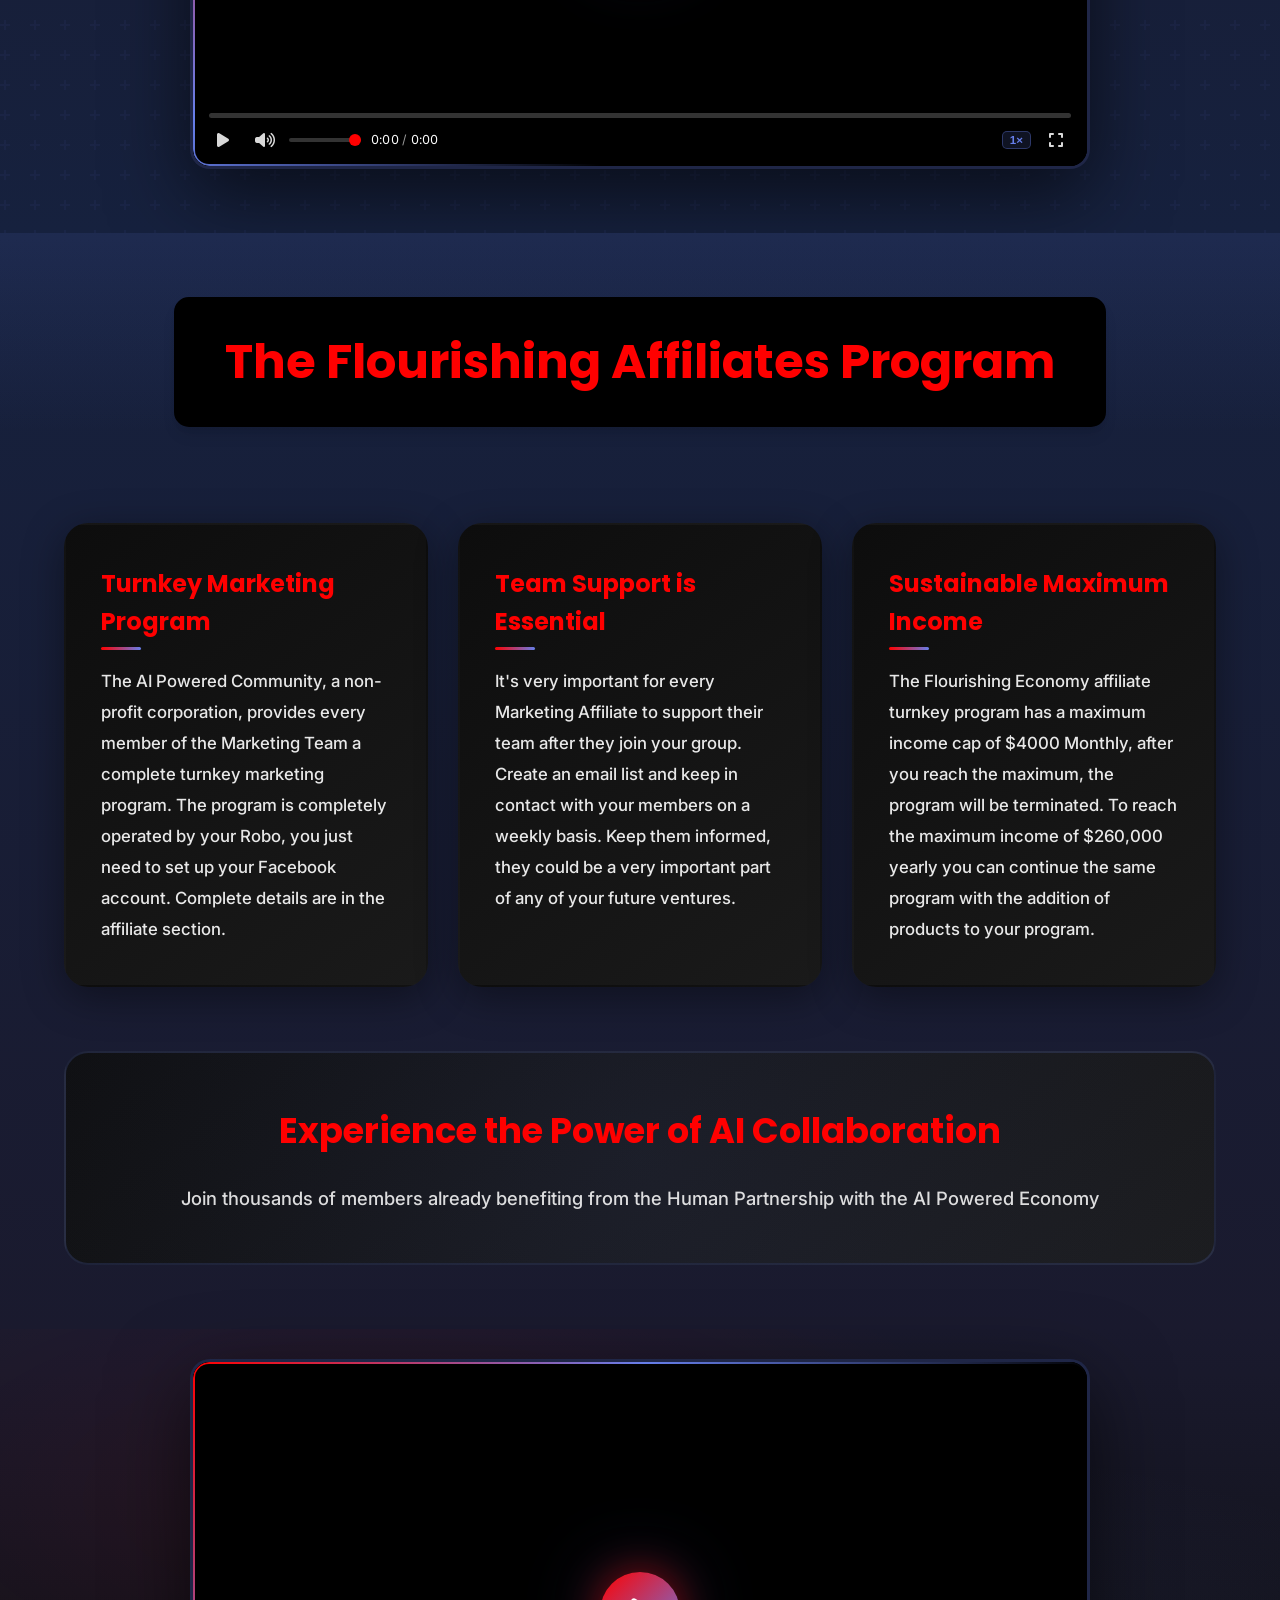
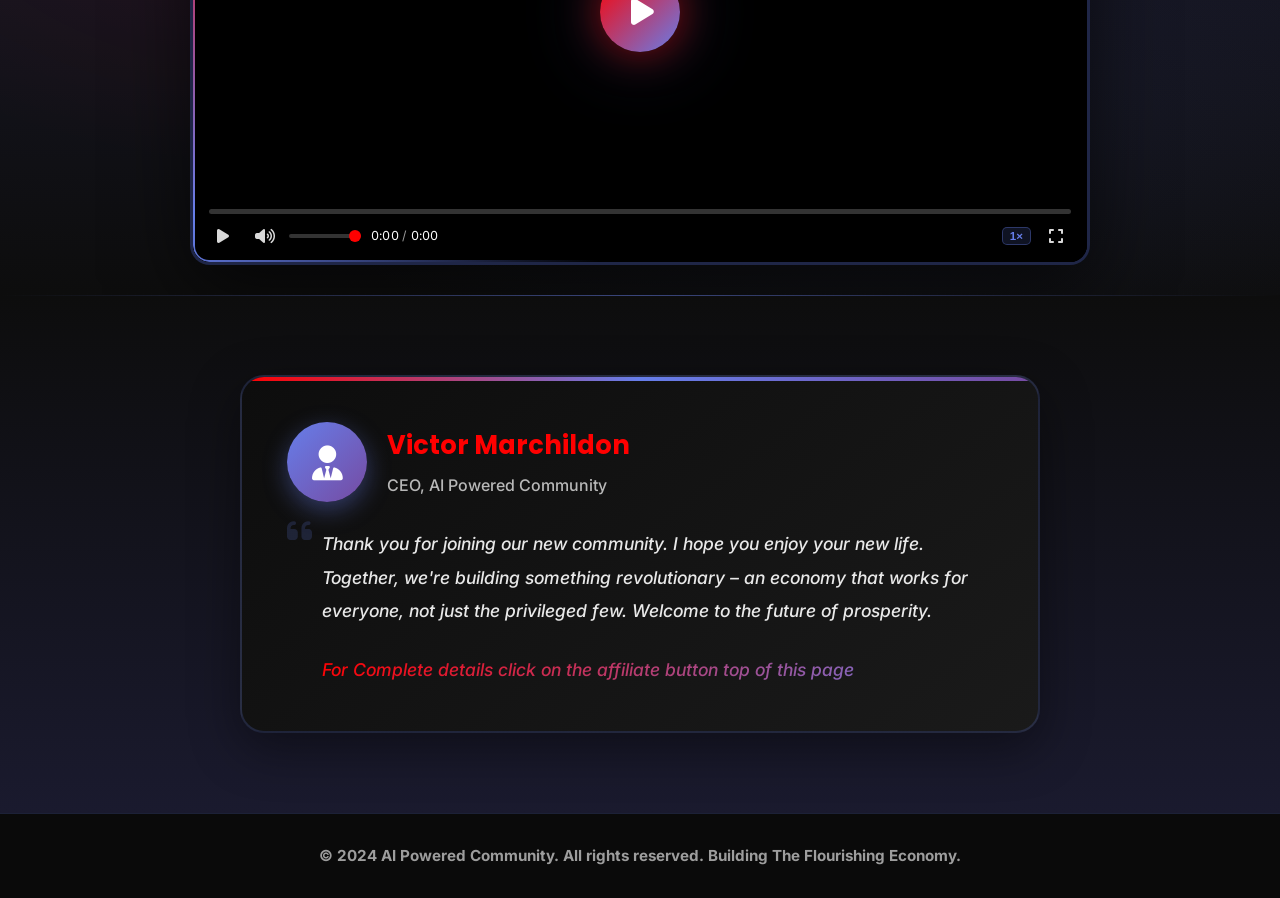
==== commit 0afc5419: "apply mobile responsive" ====
--- a/index.html
+++ b/index.html
@@ -6,7 +6,7 @@
     <title>AI Powered Community - Building a Flourishing Economy Together</title>
     <link href="https://fonts.googleapis.com/css2?family=Inter:wght@300;400;600;700;800&family=Poppins:wght@400;600;700;800&display=swap" rel="stylesheet">
     <link rel="stylesheet" href="https://cdn.jsdelivr.net/npm/@fortawesome/fontawesome-free@6.4.0/css/all.min.css">
-    <link rel="stylesheet" href="styles.css?v=2">
+    <link rel="stylesheet" href="styles.css?v=4">
 </head>
 <body>
     <!-- Navigation -->
@@ -237,6 +237,6 @@
         </div>
     </footer>
 
-    <script src="script.js?v=2"></script>
+    <script src="script.js?v=4"></script>
 </body>
 </html>
--- a/styles.css
+++ b/styles.css
@@ -1392,6 +1392,7 @@
     position: relative;
     overflow: hidden;
     animation: fadeInUp 0.8s ease 0.3s both;
+    margin-bottom: 0;
 }
 
 .cta-section::before {
@@ -1433,7 +1434,7 @@
 .video-section {
     background: linear-gradient(180deg, #1a1a2e 0%, #0d0d0d 100%);
     position: relative;
-    padding: 80px 0;
+    padding: 30px 0;
 }
 
 .video-section::before {
@@ -1592,6 +1593,10 @@
         font-size: clamp(2rem, 8vw, 3rem);
     }
     
+    .hero-content {
+        padding: 0 15px;
+    }
+    
     .benefit-card {
         padding: 30px 25px;
     }
@@ -1616,4 +1621,579 @@
         text-align: center;
         margin-bottom: 15px;
     }
+}
+
+/* ============================================
+   COMPREHENSIVE MOBILE RESPONSIVE STYLES
+   ============================================ */
+
+/* Tablet (768px - 1024px) */
+@media (max-width: 1024px) {
+    .container {
+        padding: 0 20px;
+    }
+    
+    section {
+        padding: 60px 0;
+    }
+    
+    .section-title {
+        font-size: clamp(1.5rem, 4vw, 2.2rem);
+        padding: 15px 25px;
+    }
+    
+    .affiliates-benefits {
+        grid-template-columns: repeat(2, 1fr);
+        gap: 20px;
+    }
+    
+    .cta-section {
+        padding: 40px 30px;
+    }
+    
+    .cta-section h3 {
+        font-size: 1.8rem;
+    }
+}
+
+/* Large Mobile (480px - 767px) */
+@media (max-width: 767px) {
+    :root {
+        --spacing-lg: 1.5rem;
+        --spacing-xl: 2rem;
+        --spacing-2xl: 2.5rem;
+    }
+    
+    body {
+        font-size: 16px;
+    }
+    
+    .container {
+        padding: 0 15px;
+    }
+    
+    section {
+        padding: 50px 0;
+    }
+    
+    /* Navigation */
+    .navbar .container {
+        padding: 10px 15px;
+    }
+    
+    .nav-brand {
+        gap: 8px;
+    }
+    
+    .logo-icon {
+        width: 40px;
+        height: 40px;
+    }
+    
+    .logo-text .logo-main {
+        font-size: 1.1rem;
+    }
+    
+    .logo-text .logo-sub {
+        font-size: 0.85rem;
+    }
+    
+    /* Hero */
+    .hero {
+        padding: 100px 0 60px 0;
+        min-height: auto;
+    }
+    
+    .hero-title {
+        font-size: clamp(1.8rem, 10vw, 2.5rem);
+        padding: 10px;
+    }
+    
+    .hero-subtitle {
+        font-size: clamp(1rem, 4vw, 1.4rem);
+    }
+    
+    .hero-description {
+        font-size: 1rem;
+        padding: 0 10px;
+    }
+    
+    .scroll-indicator {
+        margin-top: 35px;
+    }
+    
+    .scroll-indicator span {
+        font-size: 0.75rem;
+    }
+    
+    /* Section Headers */
+    .section-header {
+        margin-bottom: 40px;
+    }
+    
+    .section-title {
+        font-size: clamp(1.3rem, 5vw, 1.8rem);
+        padding: 12px 20px;
+    }
+    
+    .section-subtitle {
+        font-size: 1rem;
+    }
+    
+    /* Video Container */
+    .video-container {
+        padding: 0 10px;
+    }
+    
+    .apc-player {
+        border-radius: 15px;
+    }
+    
+    /* Benefit Cards */
+    .affiliates-benefits {
+        grid-template-columns: 1fr;
+        gap: 20px;
+    }
+    
+    .benefit-card {
+        padding: 25px 20px;
+        border-radius: 18px;
+    }
+    
+    .benefit-card h3 {
+        font-size: 1.25rem;
+    }
+    
+    .benefit-card p {
+        font-size: 0.95rem;
+    }
+    
+    /* CTA Section */
+    .cta-section {
+        padding: 30px 20px;
+        border-radius: 18px;
+    }
+    
+    .cta-section h3 {
+        font-size: 1.5rem;
+    }
+    
+    .cta-section p {
+        font-size: 1rem;
+    }
+    
+    /* Video Section */
+    .video-section {
+        padding: 50px 0;
+    }
+    
+    /* Bottom Card */
+    .bottom-sections {
+        padding: 50px 0;
+    }
+    
+    .bottom-card {
+        padding: 25px 20px;
+        border-radius: 18px;
+        margin: 0 10px;
+    }
+    
+    .bottom-card::before {
+        height: 3px;
+    }
+    
+    .bottom-card .ceo-avatar {
+        width: 65px;
+        height: 65px;
+    }
+    
+    .bottom-card .ceo-avatar i {
+        font-size: 1.8rem;
+    }
+    
+    .bottom-card .ceo-info h3 {
+        font-size: 1.3rem;
+    }
+    
+    .bottom-card .message-content p {
+        font-size: 1rem;
+    }
+    
+    /* Footer */
+    .footer {
+        padding: 20px 0;
+    }
+    
+    .footer-bottom p {
+        font-size: 0.85rem;
+    }
+}
+
+/* Small Mobile (320px - 479px) */
+@media (max-width: 479px) {
+    :root {
+        --spacing-lg: 1.2rem;
+        --spacing-xl: 1.5rem;
+        --spacing-2xl: 2rem;
+    }
+    
+    .container {
+        padding: 0 12px;
+    }
+    
+    section {
+        padding: 40px 0;
+    }
+    
+    /* Navigation */
+    .nav-brand {
+        gap: 6px;
+    }
+    
+    .logo-icon {
+        width: 35px;
+        height: 35px;
+        border-radius: 8px;
+    }
+    
+    .logo-icon i {
+        font-size: 1rem;
+    }
+    
+    .logo-text .logo-main {
+        font-size: 0.95rem;
+    }
+    
+    .logo-text .logo-sub {
+        font-size: 0.75rem;
+    }
+    
+    .nav-toggle {
+        width: 28px;
+    }
+    
+    .nav-toggle span {
+        height: 2px;
+    }
+    
+    /* Hero */
+    .hero {
+        padding: 90px 0 50px 0;
+    }
+    
+    .hero-title {
+        font-size: clamp(1.5rem, 12vw, 2rem);
+        padding: 8px;
+    }
+    
+    .hero-subtitle {
+        font-size: clamp(0.9rem, 4vw, 1.1rem);
+        padding: 0 5px;
+    }
+    
+    .hero-description {
+        font-size: 0.9rem;
+        line-height: 1.6;
+    }
+    
+    .scroll-indicator {
+        margin-top: 28px;
+    }
+    
+    .scroll-indicator .mouse {
+        width: 22px;
+        height: 38px;
+        border-radius: 11px;
+    }
+    
+    .scroll-indicator .wheel {
+        width: 3px;
+        height: 6px;
+        top: 6px;
+    }
+    
+    /* Section Headers */
+    .section-header {
+        margin-bottom: 30px;
+    }
+    
+    .section-title {
+        font-size: clamp(1.2rem, 5vw, 1.5rem);
+        padding: 10px 15px;
+        border-width: 2px;
+    }
+    
+    .section-subtitle {
+        font-size: 0.9rem;
+    }
+    
+    /* Benefit Cards */
+    .benefit-card {
+        padding: 20px 15px;
+        border-radius: 15px;
+    }
+    
+    .benefit-card h3 {
+        font-size: 1.1rem;
+    }
+    
+    .benefit-card p {
+        font-size: 0.85rem;
+        line-height: 1.7;
+    }
+    
+    /* CTA Section */
+    .cta-section {
+        padding: 25px 15px;
+        border-radius: 15px;
+        border-width: 2px;
+    }
+    
+    .cta-section h3 {
+        font-size: 1.25rem;
+    }
+    
+    .cta-section p {
+        font-size: 0.9rem;
+    }
+    
+    /* Bottom Card */
+    .bottom-card {
+        padding: 20px 15px;
+        border-radius: 15px;
+        margin: 0 5px;
+        border-width: 2px;
+    }
+    
+    .bottom-card .ceo-avatar {
+        width: 55px;
+        height: 55px;
+    }
+    
+    .bottom-card .ceo-avatar i {
+        font-size: 1.5rem;
+    }
+    
+    .bottom-card .ceo-info h3 {
+        font-size: 1.1rem;
+    }
+    
+    .bottom-card .ceo-info p {
+        font-size: 0.85rem;
+    }
+    
+    .bottom-card .message-content p {
+        font-size: 0.9rem;
+        line-height: 1.7;
+    }
+    
+    .bottom-card .cta-link {
+        font-size: 0.9rem;
+    }
+    
+    /* Footer */
+    .footer-bottom p {
+        font-size: 0.75rem;
+        padding: 0 10px;
+    }
+}
+
+/* Landscape Mobile */
+@media (max-height: 500px) and (orientation: landscape) {
+    .hero {
+        min-height: auto;
+        padding: 80px 0 40px 0;
+    }
+    
+    .scroll-indicator {
+        display: none;
+    }
+}
+
+/* Touch Device Improvements */
+@media (hover: none) and (pointer: coarse) {
+    .benefit-card:hover {
+        transform: none;
+    }
+    
+    .benefit-card:active {
+        transform: scale(0.98);
+    }
+    
+    .apc-player:hover {
+        transform: none;
+    }
+    
+    .nav-link,
+    .btn {
+        min-height: 44px;
+        min-width: 44px;
+    }
+}
+
+/* ============================================
+   ENHANCED NAVBAR & HERO MOBILE STYLES
+   ============================================ */
+
+/* Navigation Toggle */
+.nav-toggle {
+    display: none;
+    flex-direction: column;
+    gap: 5px;
+    background: none;
+    border: none;
+    cursor: pointer;
+    padding: 5px;
+    z-index: 1001;
+}
+
+.nav-toggle span {
+    display: block;
+    width: 25px;
+    height: 3px;
+    background: var(--bright-white);
+    border-radius: 3px;
+    transition: all 0.3s ease;
+}
+
+/* Mobile Navigation */
+@media (max-width: 900px) {
+    .nav-toggle {
+        display: flex;
+    }
+    
+    .nav-menu {
+        position: fixed;
+        top: 60px;
+        left: 0;
+        right: 0;
+        background: rgba(10, 10, 10, 0.98);
+        backdrop-filter: blur(15px);
+        flex-direction: column;
+        align-items: flex-start;
+        padding: 20px;
+        gap: 0;
+        max-height: calc(100vh - 60px);
+        overflow-y: auto;
+        transform: translateX(-100%);
+        transition: transform 0.3s ease;
+        z-index: 999;
+    }
+    
+    .nav-menu.active {
+        transform: translateX(0);
+    }
+    
+    .nav-menu li {
+        width: 100%;
+        border-bottom: 1px solid rgba(255, 255, 255, 0.1);
+    }
+    
+    .nav-link {
+        display: block;
+        padding: 15px 10px;
+        font-size: 1rem;
+        width: 100%;
+    }
+    
+    .nav-item-dropdown {
+        position: relative;
+    }
+    
+    .dropdown-toggle {
+        display: flex;
+        justify-content: space-between;
+        align-items: center;
+    }
+    
+    .dropdown-menu {
+        position: static;
+        background: transparent;
+        box-shadow: none;
+        padding-left: 20px;
+        display: none;
+    }
+    
+    .dropdown-menu.show {
+        display: block;
+    }
+    
+    .navbar .container {
+        justify-content: space-between;
+    }
+}
+
+@media (max-width: 600px) {
+    .navbar {
+        padding: 0;
+    }
+    
+    .navbar .container {
+        padding: 12px 15px;
+    }
+    
+    .nav-brand {
+        gap: 8px;
+    }
+    
+    .logo-icon {
+        width: 38px;
+        height: 38px;
+        border-radius: 8px;
+    }
+    
+    .logo-icon i {
+        font-size: 1.1rem;
+    }
+    
+    .logo-text .logo-main {
+        font-size: 1rem;
+    }
+    
+    .logo-text .logo-sub {
+        font-size: 0.6rem;
+    }
+    
+    .nav-toggle {
+        padding: 3px;
+    }
+    
+    .nav-toggle span {
+        width: 22px;
+        height: 2.5px;
+    }
+    
+    /* Hero Mobile */
+    .hero {
+        padding-top: 80px;
+        min-height: auto;
+    }
+    
+    .hero-content {
+        padding: 0 15px;
+        text-align: center;
+    }
+    
+    .hero-title {
+        font-size: clamp(1.6rem, 10vw, 2.2rem);
+        white-space: normal;
+        word-wrap: break-word;
+        line-height: 1.2;
+    }
+    
+    .hero-subtitle {
+        font-size: clamp(0.95rem, 4vw, 1.2rem);
+        white-space: normal;
+        word-wrap: break-word;
+        line-height: 1.4;
+    }
+    
+    .hero-description {
+        font-size: 0.95rem;
+        line-height: 1.6;
+    }
+    
+    .scroll-indicator {
+        margin-top: 30px;
+    }
 }
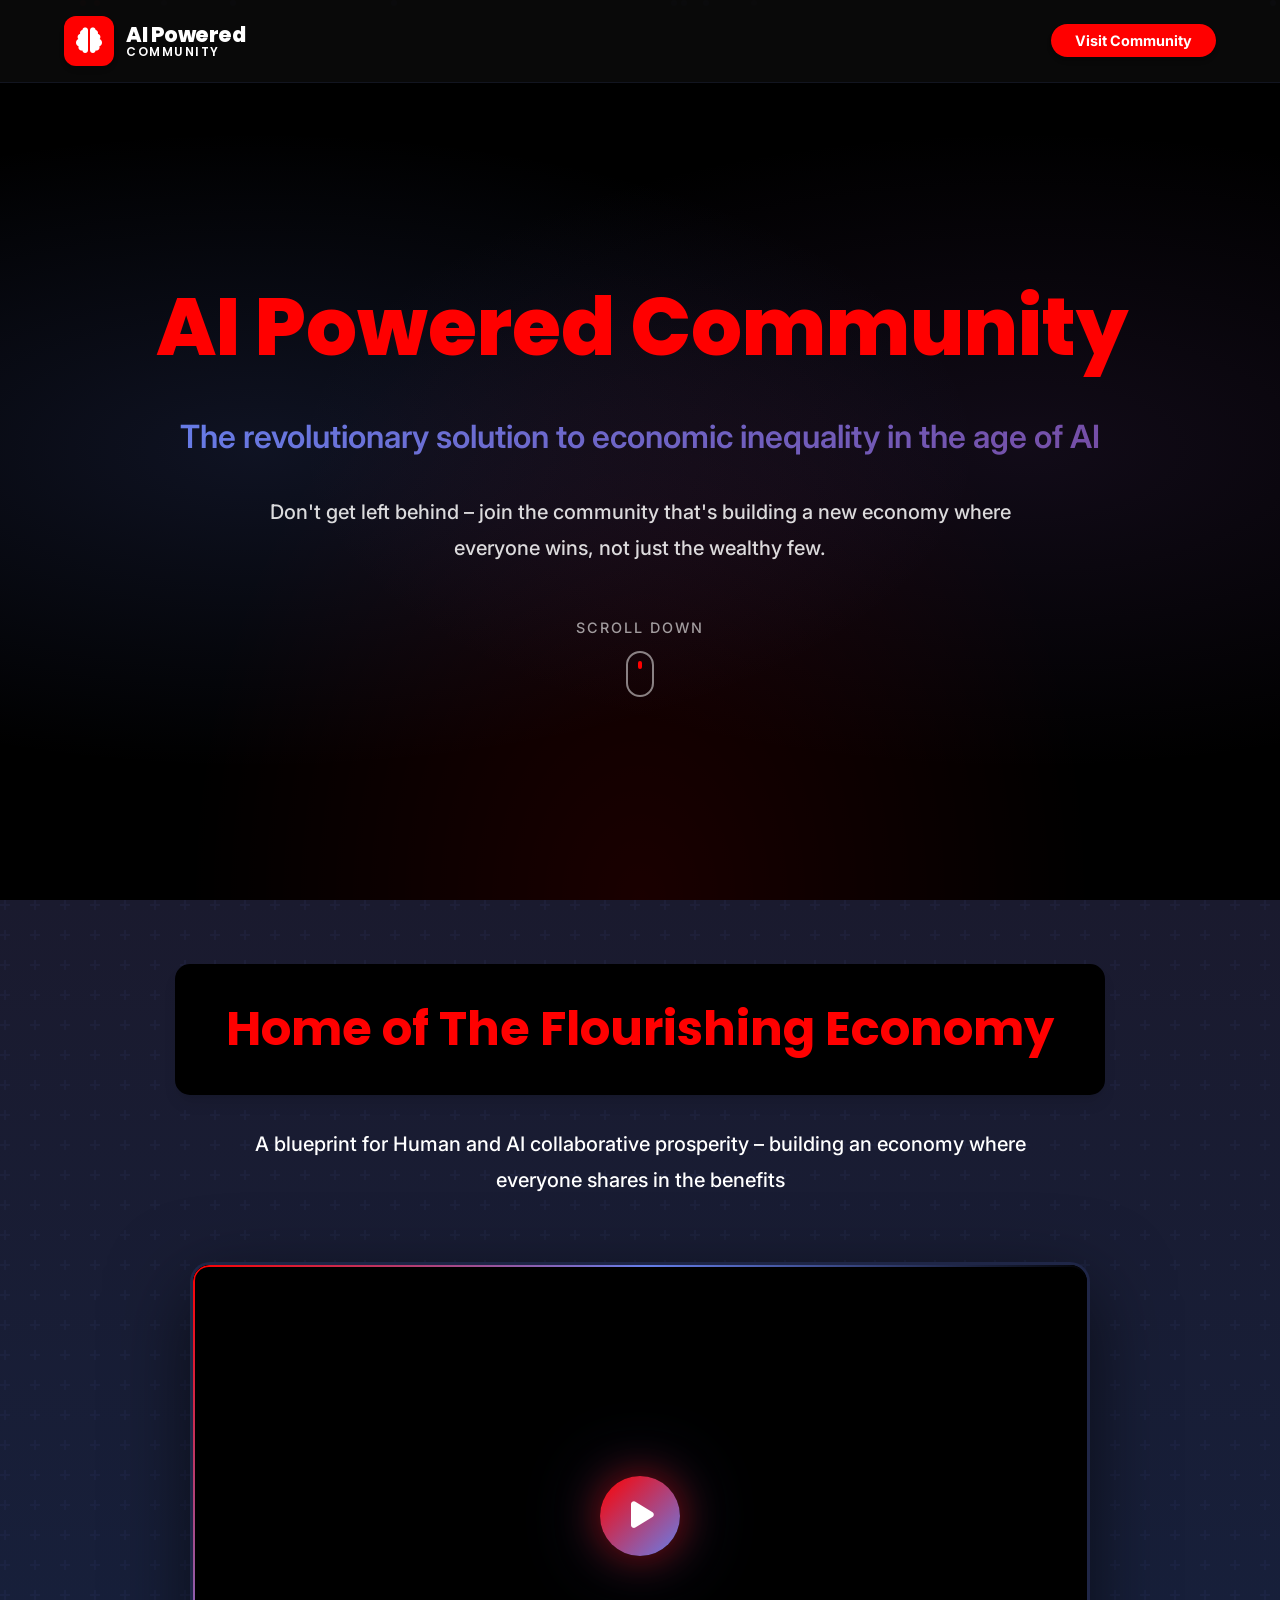
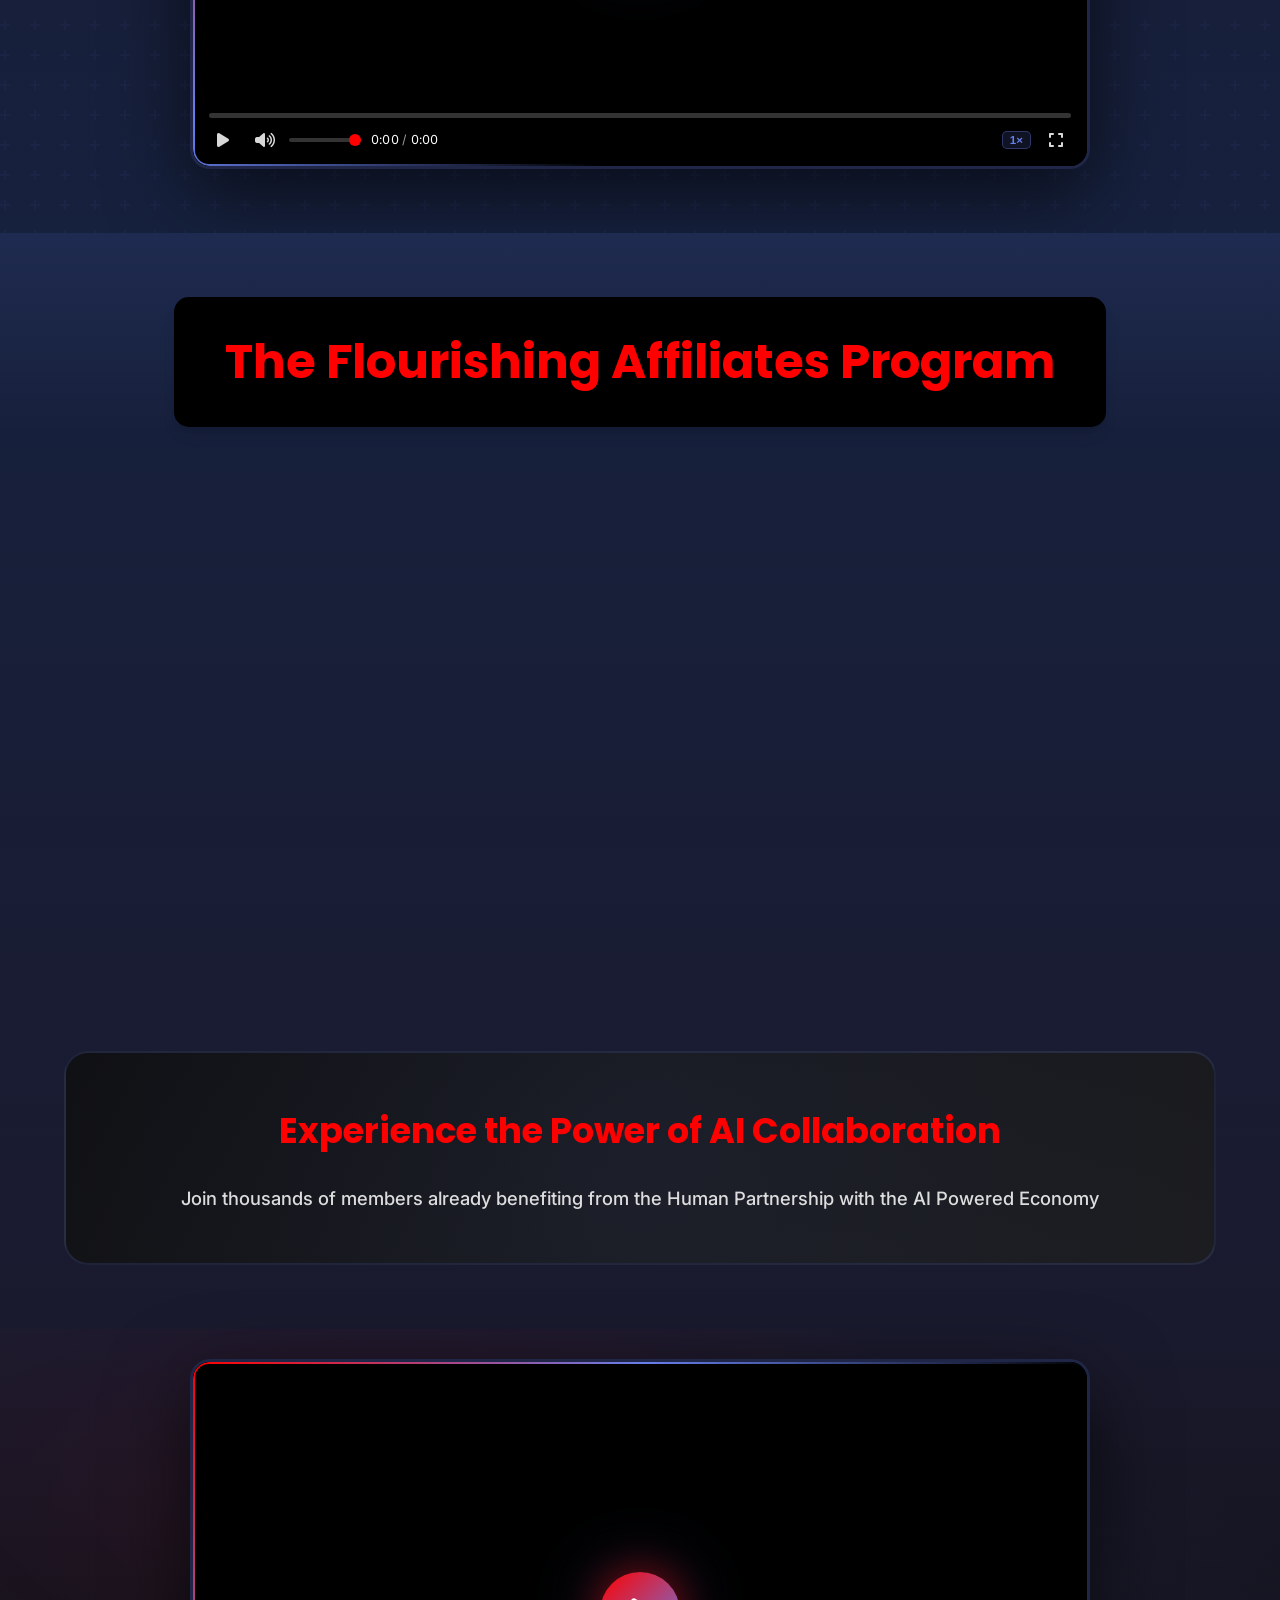
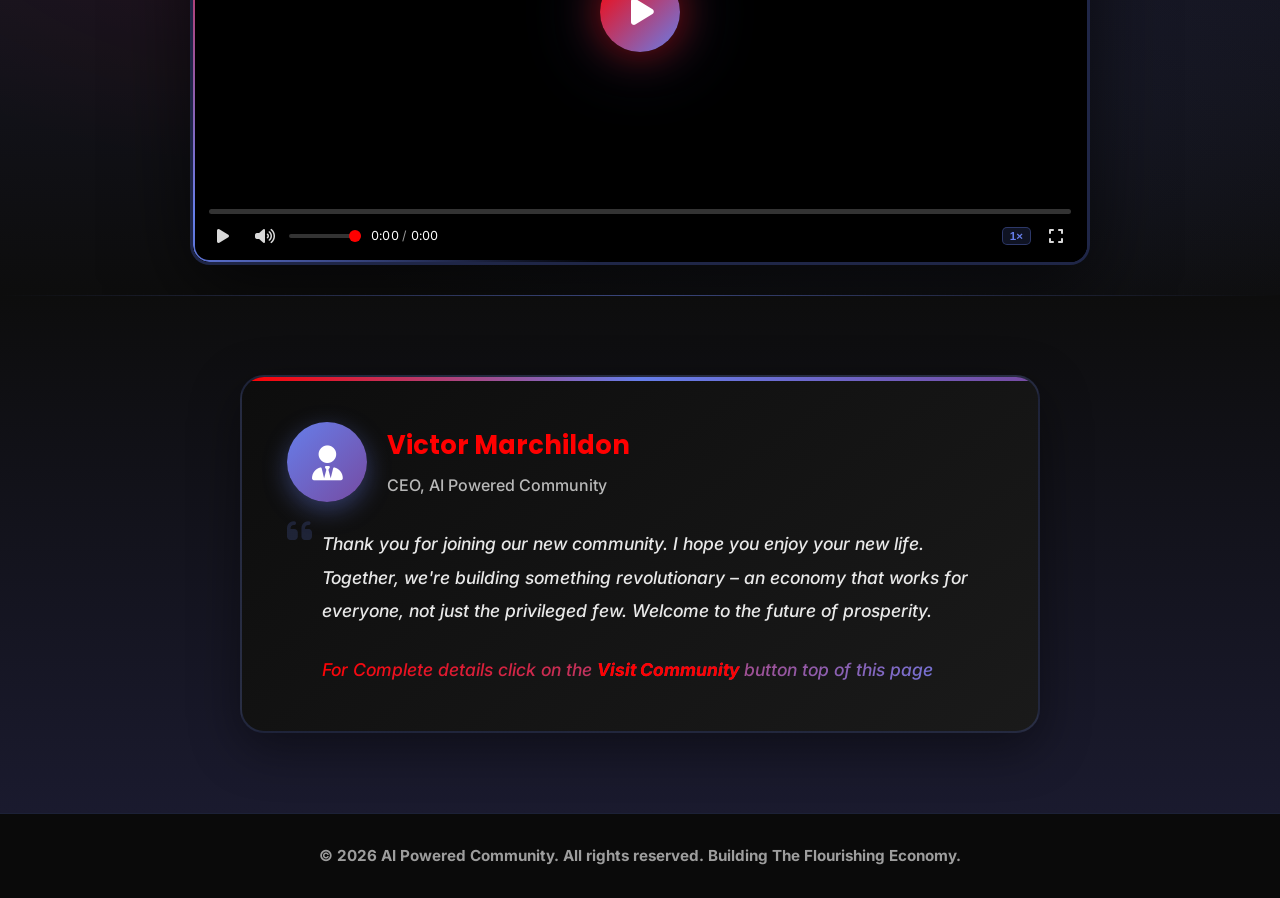
==== commit c9dd27e5: "fix header and fotter issue" ====
--- a/index.html
+++ b/index.html
@@ -6,7 +6,7 @@
     <title>AI Powered Community - Building a Flourishing Economy Together</title>
     <link href="https://fonts.googleapis.com/css2?family=Inter:wght@300;400;600;700;800&family=Poppins:wght@400;600;700;800&display=swap" rel="stylesheet">
     <link rel="stylesheet" href="https://cdn.jsdelivr.net/npm/@fortawesome/fontawesome-free@6.4.0/css/all.min.css">
-    <link rel="stylesheet" href="styles.css?v=4">
+    <link rel="stylesheet" href="styles.css?v=5">
 </head>
 <body>
     <!-- Navigation -->
@@ -27,25 +27,7 @@
                 <span></span>
             </button>
             <ul class="nav-menu" id="navMenu">
-                <li><a href="#home" class="nav-link">Home</a></li>
-                <li><a href="#about" class="nav-link">The Flourishing Economy</a></li>
-                <li><a href="#affiliates" class="nav-link">Affiliates</a></li>
-                <li class="nav-item-dropdown">
-                    <a href="#video" class="nav-link dropdown-toggle">Media <i class="fas fa-chevron-down"></i></a>
-                    <ul class="dropdown-menu">
-                        <li><a href="#" class="dropdown-link">YouTube Channels</a></li>
-                    </ul>
-                </li>
-                <li><a href="#" class="nav-link">NetcoRobo</a></li>
-                <li class="nav-item-dropdown">
-                    <a href="#" class="nav-link dropdown-toggle">Seminars <i class="fas fa-chevron-down"></i></a>
-                    <ul class="dropdown-menu">
-                        <li><a href="#" class="dropdown-link">Chat</a></li>
-                        <li><a href="#" class="dropdown-link">Courses</a></li>
-                        <li><a href="#" class="dropdown-link">Email</a></li>
-                    </ul>
-                </li>
-                <li><a href="#" class="nav-link btn-members">Members</a></li>
+                <li><a href="#" class="nav-link btn-members">Visit Community</a></li>
             </ul>
         </div>
     </nav>
@@ -222,7 +204,7 @@
                 <div class="message-content">
                     <i class="fas fa-quote-left quote-icon"></i>
                     <p>Thank you for joining our new community. I hope you enjoy your new life. Together, we're building something revolutionary – an economy that works for everyone, not just the privileged few. Welcome to the future of prosperity.</p>
-                    <p class="cta-link gradient-text">For Complete details click on the affiliate button top of this page</p>
+                    <p class="cta-link gradient-text">For Complete details click on the <strong>Visit Community</strong> button top of this page</p>
                 </div>
             </div>
         </div>
@@ -232,11 +214,11 @@
     <footer class="footer">
         <div class="container">
             <div class="footer-bottom">
-                <p>&copy; 2024 AI Powered Community. All rights reserved. Building The Flourishing Economy.</p>
+                <p>&copy; 2026 AI Powered Community. All rights reserved. Building The Flourishing Economy.</p>
             </div>
         </div>
     </footer>
 
-    <script src="script.js?v=4"></script>
+    <script src="script.js?v=5"></script>
 </body>
 </html>
--- a/styles.css
+++ b/styles.css
@@ -143,6 +143,7 @@
     gap: 0.75rem;
     align-items: center;
     flex-wrap: wrap;
+    margin-left: auto;
 }
 
 .nav-link {
@@ -1011,8 +1012,13 @@
     -webkit-background-clip: text;
     -webkit-text-fill-color: transparent;
     background-clip: text;
-    font-weight: 600;
+    font-weight: 700;
     display: inline-block;
+}
+
+.gradient-text strong {
+    color: var(--bright-red);
+    -webkit-text-fill-color: var(--bright-red);
 }
 
 /* ============================================
@@ -1081,11 +1087,11 @@
     padding: var(--spacing-sm);
     display: inline-block;
     animation: heroTitlePulse 3s ease-in-out infinite;
-    background: linear-gradient(135deg, #ff0000 0%, #ff4d4d 50%, #ff0000 100%);
+    background: linear-gradient(135deg, #ff0000 0%, #ff0000 100%);
     -webkit-background-clip: text;
     -webkit-text-fill-color: transparent;
     background-clip: text;
-    text-shadow: 0 0 60px rgba(255, 0, 0, 0.5);
+    /* text-shadow: 0 0 60px rgba(255, 0, 0, 0.5); */
     white-space: nowrap;
 }
 
@@ -1552,7 +1558,7 @@
 .bottom-card .cta-link {
     display: block;
     margin-top: 25px;
-    font-size: 1.05rem;
+    font-size: 1.5rem;
     font-weight: 600;
     cursor: pointer;
     transition: all 0.3s ease;
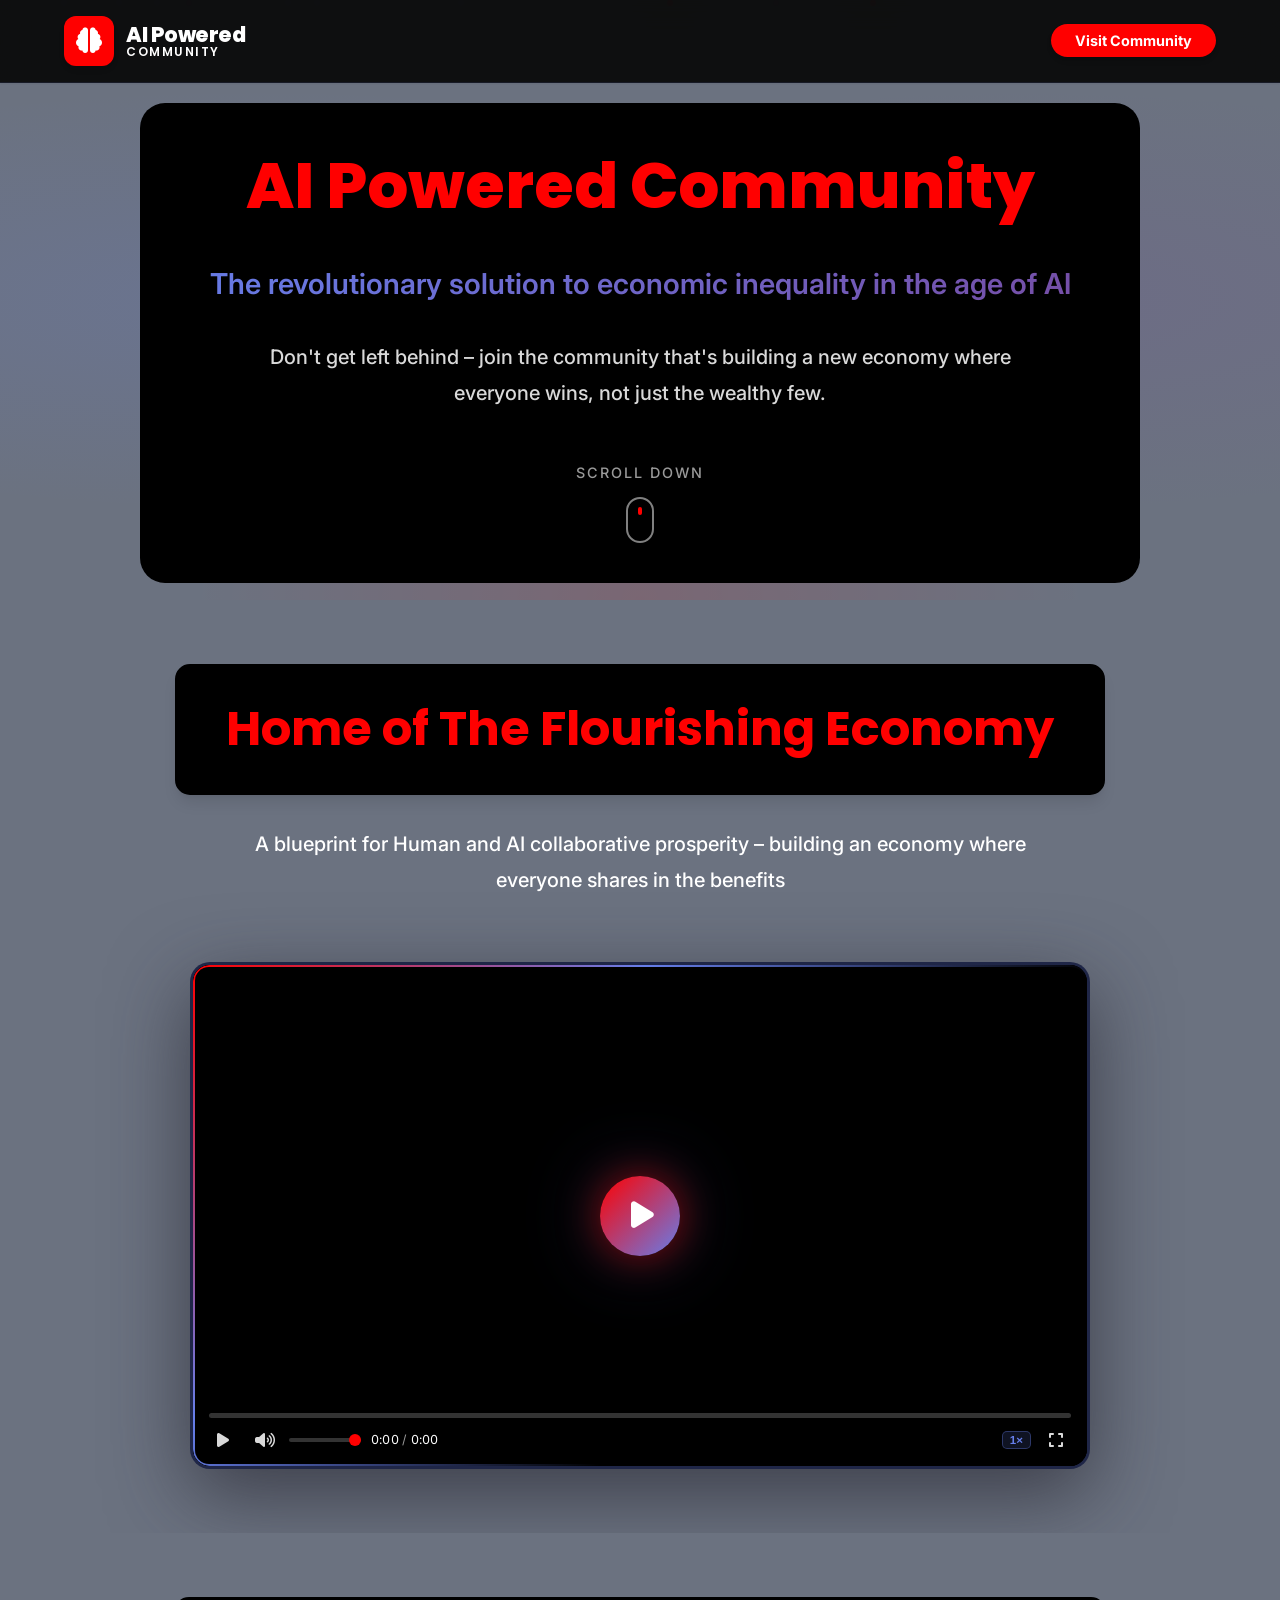
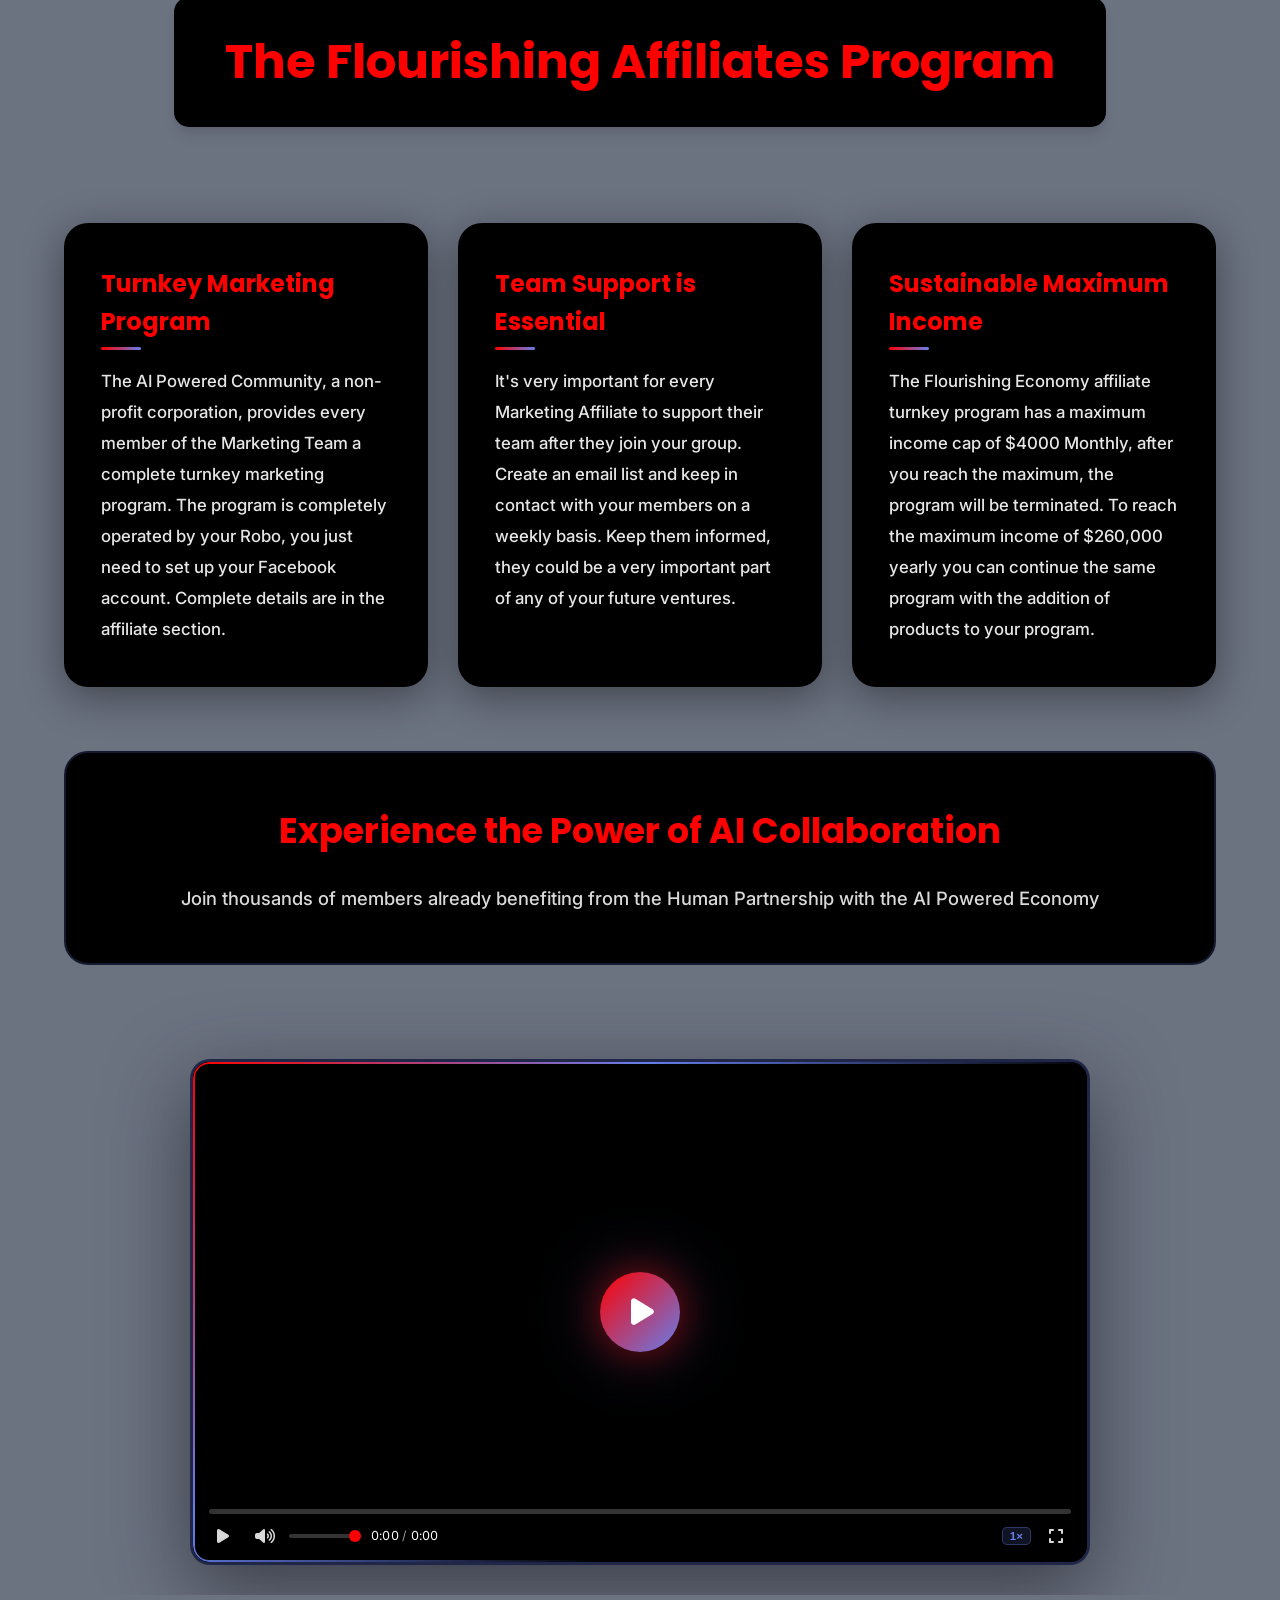
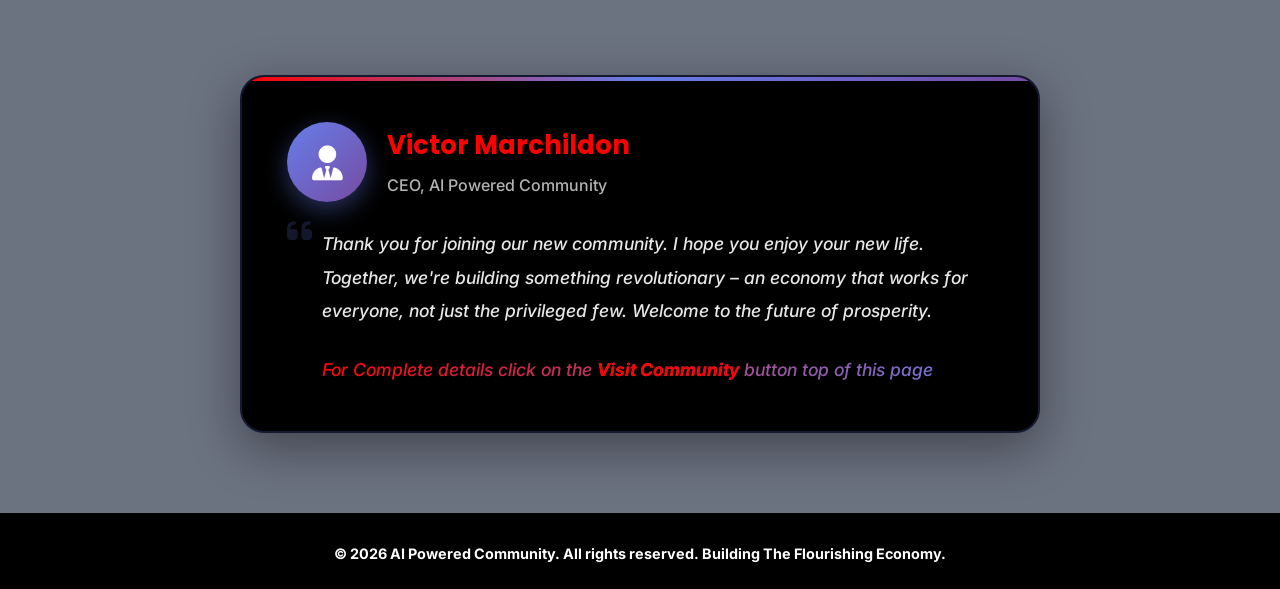
==== commit 2cb5d1d5: "fix issue bg color issue" ====
--- a/index.html
+++ b/index.html
@@ -6,7 +6,7 @@
     <title>AI Powered Community - Building a Flourishing Economy Together</title>
     <link href="https://fonts.googleapis.com/css2?family=Inter:wght@300;400;600;700;800&family=Poppins:wght@400;600;700;800&display=swap" rel="stylesheet">
     <link rel="stylesheet" href="https://cdn.jsdelivr.net/npm/@fortawesome/fontawesome-free@6.4.0/css/all.min.css">
-    <link rel="stylesheet" href="styles.css?v=5">
+    <link rel="stylesheet" href="styles.css?v=6">
 </head>
 <body>
     <!-- Navigation -->
@@ -219,6 +219,6 @@
         </div>
     </footer>
 
-    <script src="script.js?v=5"></script>
+    <script src="script.js?v=6"></script>
 </body>
 </html>
--- a/styles.css
+++ b/styles.css
@@ -8,7 +8,7 @@
 :root {
     --bright-red: #ff0000;
     --bright-white: #ffffff;
-    --grey-bg: #6b7280;
+    --ligh-gray-bg: #6b7280;
     --black-bg: #000000;
     --black-border: #000000;
     --gray-border: #374151;
@@ -48,7 +48,7 @@
     font-family: var(--font-primary);
     color: var(--bright-white);
     line-height: 1.6;
-    background-color: var(--grey-bg);
+    background-color: var(--ligh-gray-bg);
     overflow-x: hidden;
 }
 
@@ -65,7 +65,7 @@
     left: 0;
     right: 0;
     z-index: 1000;
-    background: var(--grey-bg);
+    background: var(--black-bg);
     backdrop-filter: blur(10px);
     box-shadow: var(--shadow-sm);
     transition: all var(--transition-normal);
@@ -219,7 +219,7 @@
     top: 100%;
     left: 0;
     min-width: 180px;
-    background: var(--grey-bg);
+    background: var(--black-bg);
     border-radius: 12px;
     box-shadow: var(--shadow-xl);
     padding: 0.5rem 0;
@@ -267,9 +267,12 @@
 }
 
 .hero-content {
-    max-width: 1000px;
+    max-width: 1500px;
     margin: 0 auto;
     text-align: center;
+    background: var(--black-bg);
+    padding: var(--spacing-xs);
+    border-radius: 25px;
 }
 
 @keyframes fadeInUp {
@@ -285,7 +288,7 @@
 
 .hero-title {
     font-family: var(--font-heading);
-    font-size: clamp(2.5rem, 6vw, 4.5rem);
+    font-size: clamp(2rem, 6vw, 4rem);
     font-weight: 800;
     line-height: 1.1;
     margin-bottom: var(--spacing-xs);
@@ -296,7 +299,7 @@
 }
 
 .hero-subtitle {
-    font-size: clamp(1.2rem, 3vw, 1.8rem);
+    font-size: clamp(1.2rem, 1.4rem);
     color: var(--bright-white);
     margin-bottom: var(--spacing-lg);
     font-weight: 700;
@@ -344,7 +347,7 @@
 }
 
 /* ABOUT SECTION */
-.about { background: var(--grey-bg); }
+.about { background: var(--black-bg); }
 
 .about-details {
     display: flex;
@@ -383,7 +386,7 @@
 }
 
 /* AFFILIATES SECTION */
-.affiliates { background: var(--grey-bg); }
+.affiliates { background: var(--black-bg); }
 
 .affiliates-header {
     text-align: center;
@@ -479,7 +482,7 @@
 }
 
 /* VIDEO SECTION */
-.video-section { background: var(--grey-bg); }
+.video-section { background: var(--black-bg); }
 
 .video-container {
     max-width: 900px;
@@ -488,7 +491,7 @@
 
 /* BOTTOM SECTIONS */
 .bottom-sections {
-    background: var(--grey-bg);
+    background: var(--black-bg);
     padding: var(--spacing-2xl) 0;
 }
 
@@ -578,10 +581,10 @@
 
 /* FOOTER */
 .footer {
-    background: var(--grey-bg);
+    background: var(--black-bg);
     color: white;
     padding: var(--spacing-md) 0;
-    border-top: 3px solid var(--black-border);
+    border-top: 5px solid var(--black-border);
 }
 
 .footer-bottom {
@@ -602,7 +605,7 @@
         left: -100%;
         width: 100%;
         flex-direction: column;
-        background: var(--grey-bg);
+        background: var(--black-bg);
         box-shadow: var(--shadow-lg);
         padding: var(--spacing-lg);
         transition: left var(--transition-normal);
@@ -1047,12 +1050,12 @@
 /* Hero Section Enhanced */
 .hero {
     position: relative;
-    min-height: 100vh;
+    height: 600px;
     display: flex;
     align-items: center;
-    padding: 120px 0 80px 0;
-    background: var(--black-bg);
+    background: transparent !important;
     overflow: hidden;
+    padding-top: 150px;
 }
 
 .hero::before {
@@ -1070,16 +1073,18 @@
 }
 
 .hero-content {
-    max-width: 1000px;
+    width: 1000px;
+    height: 480px;
     margin: 0 auto;
     text-align: center;
     position: relative;
     z-index: 1;
+    
 }
 
 .hero-title {
     font-family: var(--font-heading);
-    font-size: clamp(2.5rem, 7vw, 5rem);
+    font-size: 4rem;
     font-weight: 800;
     line-height: 1.1;
     margin-bottom: var(--spacing-md);
@@ -1101,7 +1106,7 @@
 }
 
 .hero-subtitle {
-    font-size: clamp(1.2rem, 3vw, 2rem);
+    font-size: 1.8rem;
     color: var(--bright-white);
     margin-bottom: var(--spacing-lg);
     font-weight: 600;
@@ -1260,19 +1265,12 @@
 
 /* About Section Enhanced */
 .about { 
-    background: linear-gradient(180deg, #1a1a2e 0%, #16213e 100%);
+    background: #6B7280;
     position: relative;
 }
 
 .about::before {
-    content: '';
-    position: absolute;
-    top: 0;
-    left: 0;
-    right: 0;
-    bottom: 0;
-    background: url("data:image/svg+xml,%3Csvg width='60' height='60' viewBox='0 0 60 60' xmlns='http://www.w3.org/2000/svg'%3E%3Cg fill='none' fill-rule='evenodd'%3E%3Cg fill='%23667eea' fill-opacity='0.05'%3E%3Cpath d='M36 34v-4h-2v4h-4v2h4v4h2v-4h4v-2h-4zm0-30V0h-2v4h-4v2h4v4h2V6h4V4h-4zM6 34v-4H4v4H0v2h4v4h2v-4h4v-2H6zM6 4V0H4v4H0v2h4v4h2V6h4V4H6z'/%3E%3C/g%3E%3C/g%3E%3C/svg%3E");
-    pointer-events: none;
+    display: none;
 }
 
 /* Enhanced Video Container */
@@ -1287,32 +1285,25 @@
     position: relative;
     border-radius: 20px;
     overflow: hidden;
-    box-shadow: 0 25px 80px rgba(0, 0, 0, 0.6);
+    box-shadow: 0 25px 80px rgba(40, 40, 50, 0.7);
     border: 3px solid rgba(102, 126, 234, 0.3);
     transition: all 0.4s ease;
 }
 
 .apc-player:hover {
     border-color: rgba(102, 126, 234, 0.6);
-    box-shadow: 0 30px 100px rgba(102, 126, 234, 0.3);
+    box-shadow: 0 30px 100px rgba(50, 50, 60, 0.5);
     transform: scale(1.01);
 }
 
 /* Enhanced Benefit Cards */
 .affiliates { 
-    background: linear-gradient(180deg, #16213e 0%, #1a1a2e 100%);
+    background: #6B7280;
     position: relative;
 }
 
 .affiliates::before {
-    content: '';
-    position: absolute;
-    top: 0;
-    left: 0;
-    right: 0;
-    height: 200px;
-    background: linear-gradient(180deg, rgba(102, 126, 234, 0.1) 0%, transparent 100%);
-    pointer-events: none;
+    display: none;
 }
 
 .affiliates-benefits {
@@ -1323,7 +1314,7 @@
 }
 
 .benefit-card {
-    background: linear-gradient(145deg, #0d0d0d 0%, #1a1a1a 100%);
+    background: #000000;
     padding: 40px 35px;
     border-radius: 24px;
     box-shadow: 0 10px 40px rgba(0, 0, 0, 0.4);
@@ -1391,7 +1382,7 @@
 /* Enhanced CTA Section */
 .cta-section {
     text-align: center;
-    background: linear-gradient(145deg, #0d0d0d 0%, #1a1a1a 100%);
+    background: #000000;
     padding: 50px 40px;
     border-radius: 24px;
     border: 2px solid rgba(102, 126, 234, 0.2);
@@ -1402,14 +1393,7 @@
 }
 
 .cta-section::before {
-    content: '';
-    position: absolute;
-    top: -50%;
-    left: -50%;
-    width: 200%;
-    height: 200%;
-    background: radial-gradient(circle, rgba(102, 126, 234, 0.1) 0%, transparent 70%);
-    animation: ctaGlow 4s ease-in-out infinite;
+    display: none;
 }
 
 @keyframes ctaGlow {
@@ -1438,43 +1422,28 @@
 
 /* Video Section Enhanced */
 .video-section {
-    background: linear-gradient(180deg, #1a1a2e 0%, #0d0d0d 100%);
+    background: #6B7280;
     position: relative;
     padding: 30px 0;
 }
 
 .video-section::before {
-    content: '';
-    position: absolute;
-    top: 0;
-    left: 0;
-    right: 0;
-    bottom: 0;
-    background: 
-        radial-gradient(ellipse at 30% 30%, rgba(255, 0, 0, 0.08) 0%, transparent 50%),
-        radial-gradient(ellipse at 70% 70%, rgba(102, 126, 234, 0.08) 0%, transparent 50%);
-    pointer-events: none;
+    display: none;
 }
 
 /* Enhanced Bottom Section */
 .bottom-sections {
-    background: linear-gradient(180deg, #0d0d0d 0%, #1a1a2e 100%);
+    background: #6B7280;
     padding: 80px 0;
     position: relative;
 }
 
 .bottom-sections::before {
-    content: '';
-    position: absolute;
-    top: 0;
-    left: 0;
-    right: 0;
-    height: 1px;
-    background: linear-gradient(90deg, transparent, rgba(102, 126, 234, 0.5), transparent);
+    display: none;
 }
 
 .bottom-card {
-    background: linear-gradient(145deg, #0d0d0d 0%, #1a1a1a 100%);
+    background: #000000;
     border-radius: 24px;
     padding: 45px;
     border: 2px solid rgba(102, 126, 234, 0.2);
@@ -1569,17 +1538,6 @@
 }
 
 /* Footer Enhanced */
-.footer {
-    background: #0a0a0a;
-    padding: 30px 0;
-    border-top: 1px solid rgba(102, 126, 234, 0.2);
-}
-
-.footer-bottom p {
-    color: rgba(255, 255, 255, 0.6);
-    font-size: 0.95rem;
-    text-align: center;
-}
 
 /* Navbar Enhanced */
 .navbar {
@@ -1595,12 +1553,31 @@
 
 /* Responsive Enhancements */
 @media (max-width: 768px) {
+    .hero {
+        height: auto !important;
+        min-height: 100vh;
+        padding: 120px 20px 60px 20px !important;
+    }
+    
+    .hero-content {
+        padding: 30px 20px !important;
+        width: 100% !important;
+    }
+    
     .hero-title {
-        font-size: clamp(2rem, 8vw, 3rem);
-    }
-    
-    .hero-content {
-        padding: 0 15px;
+        font-size: clamp(1.5rem, 6vw, 2.5rem) !important;
+    }
+    
+    .hero-subtitle {
+        font-size: clamp(1rem, 4vw, 1.5rem) !important;
+    }
+    
+    .hero-description {
+        font-size: clamp(0.9rem, 3vw, 1.1rem) !important;
+    }
+    
+    .scroll-indicator {
+        margin-top: 30px;
     }
     
     .benefit-card {
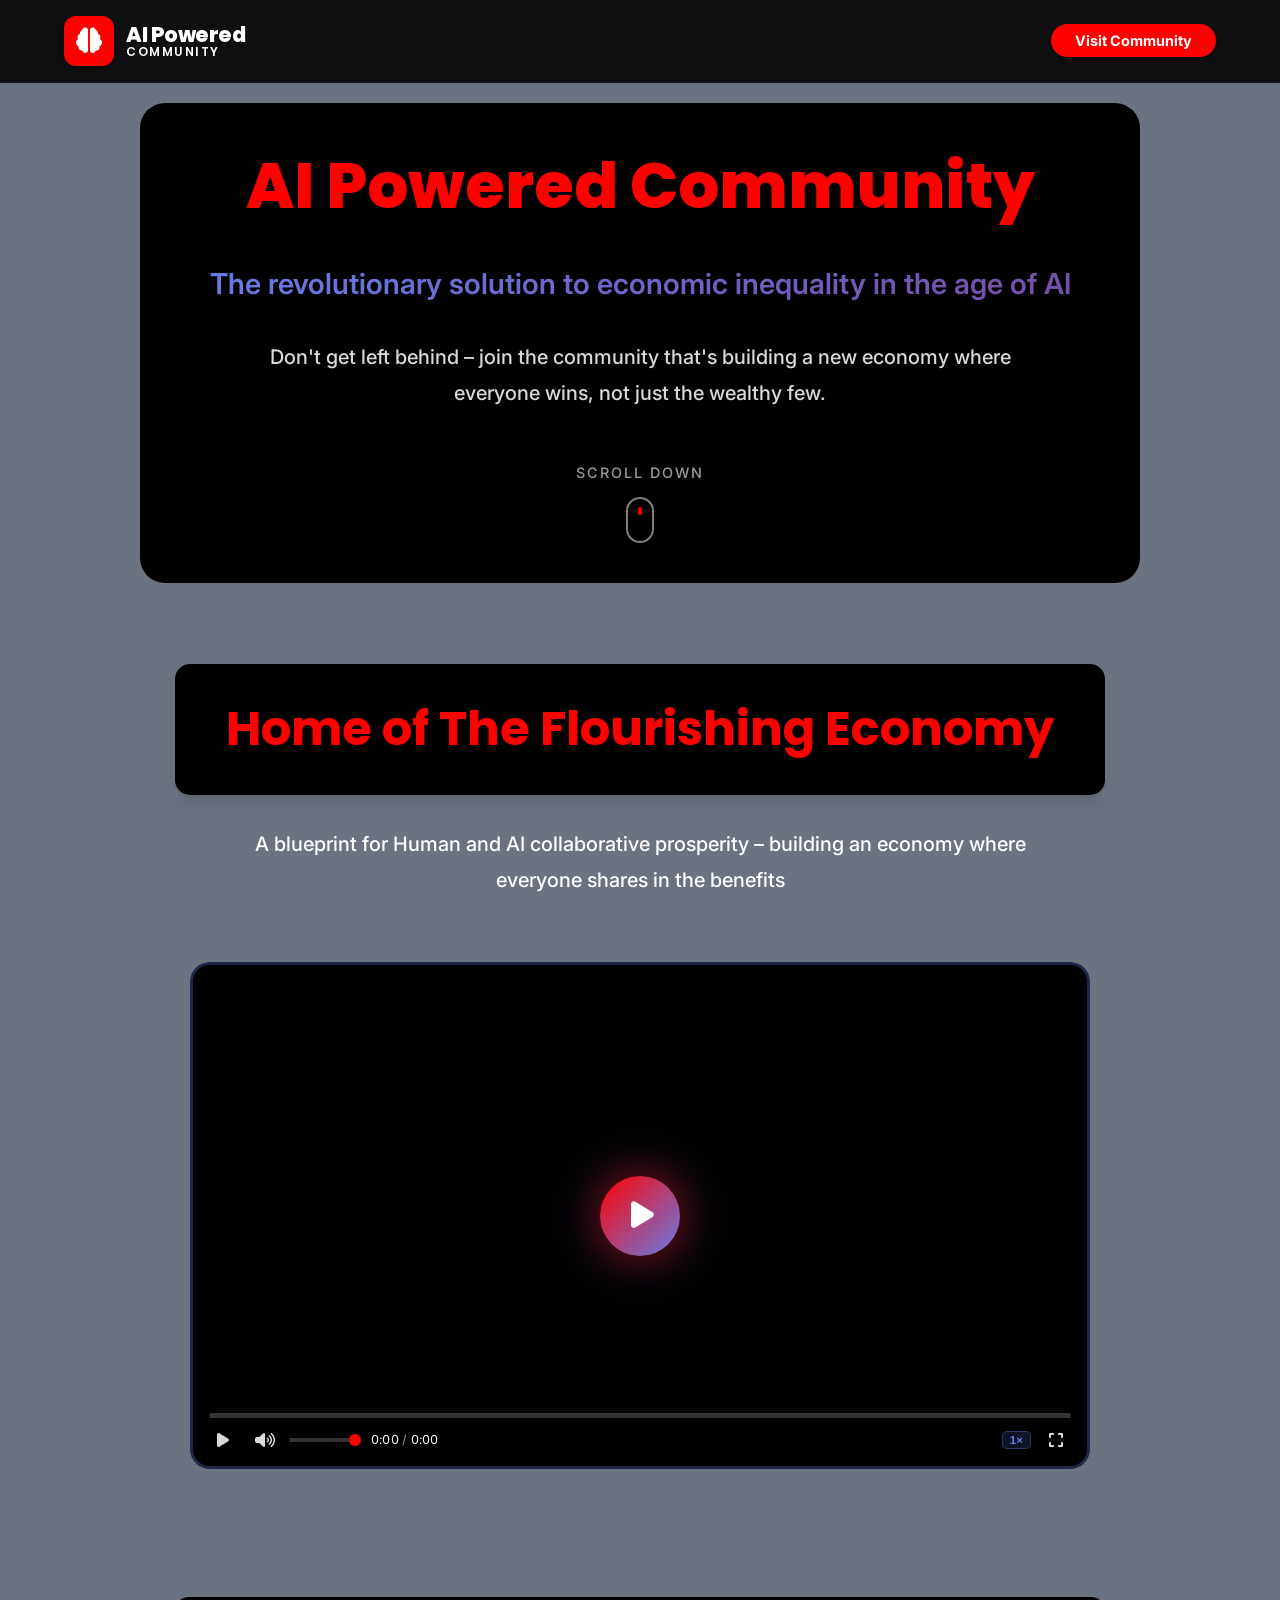
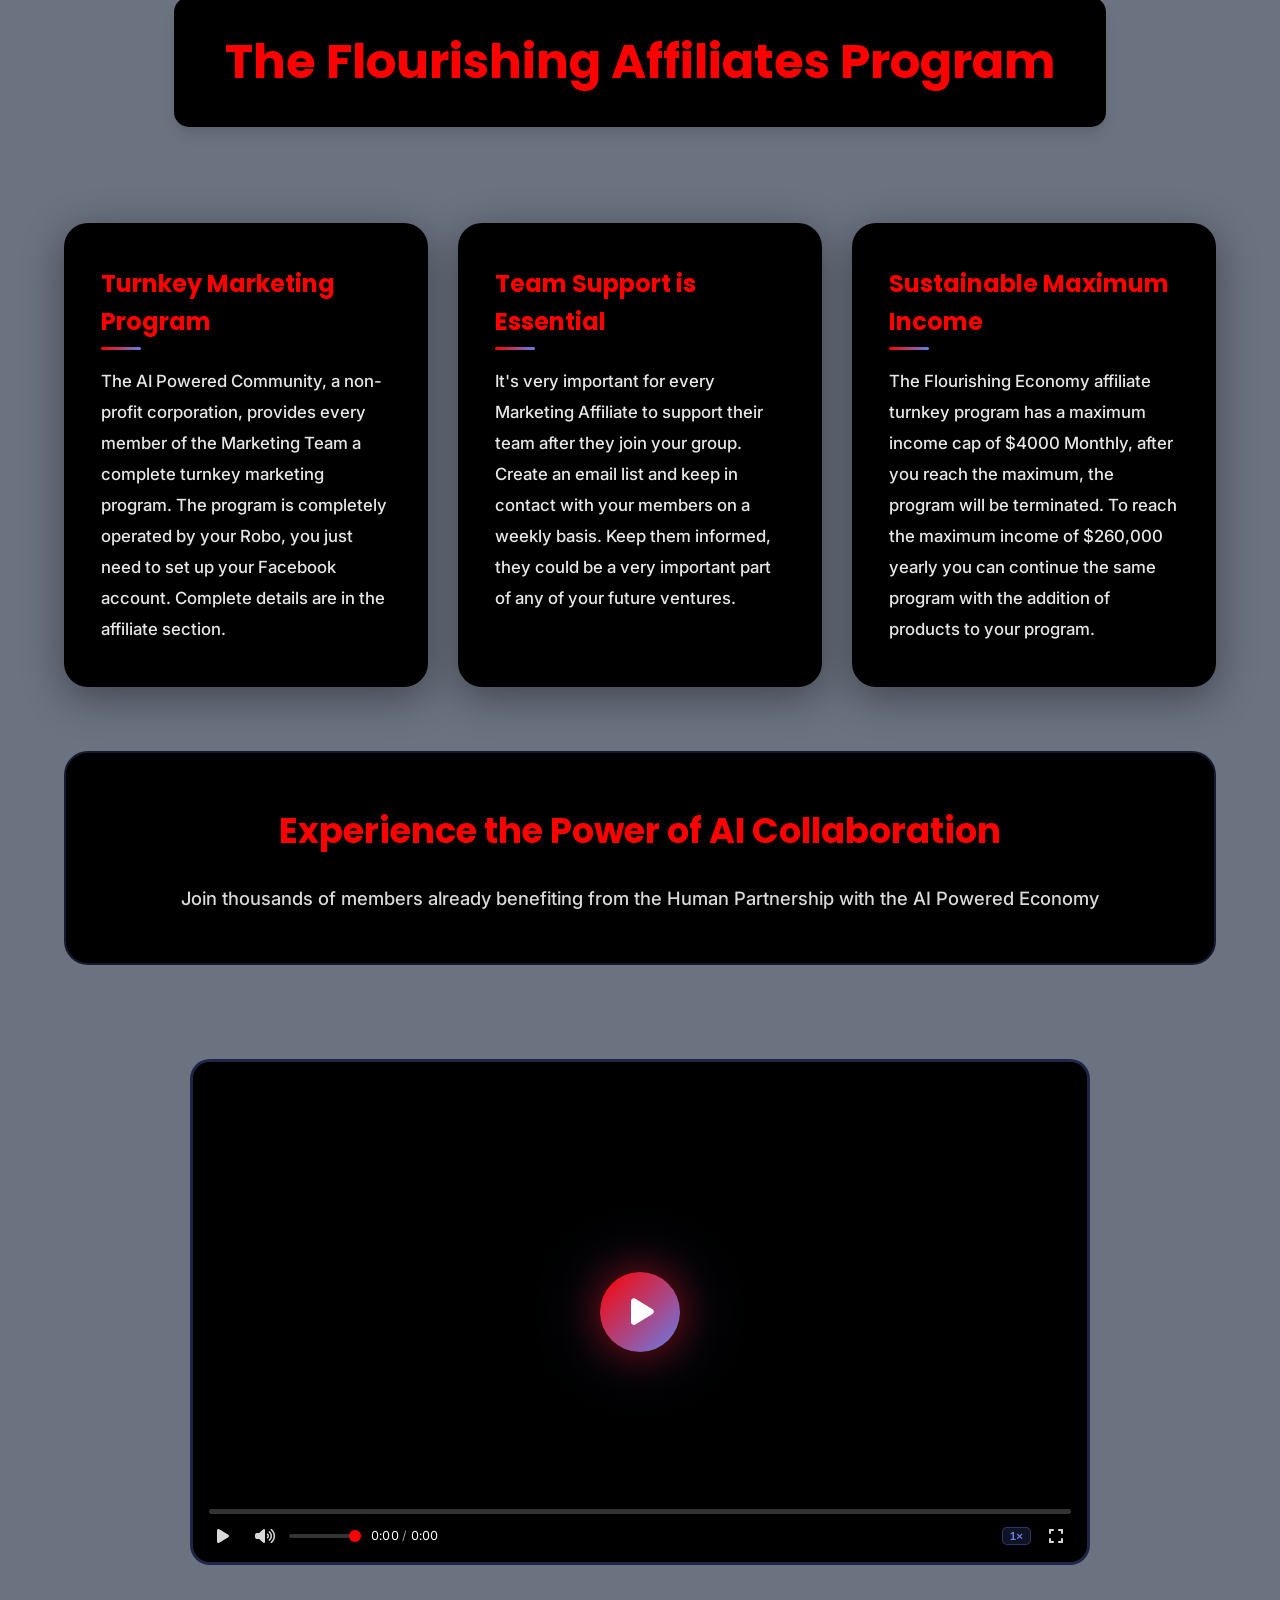
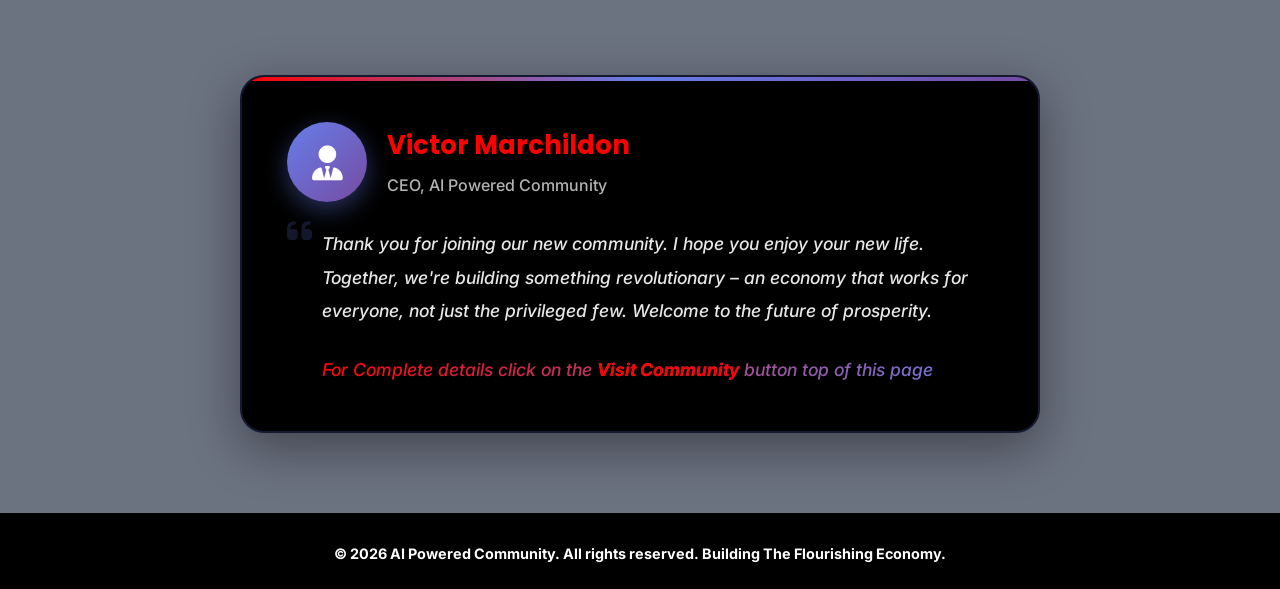
==== commit 6e89d4d6: "fix issue" ====
--- a/index.html
+++ b/index.html
@@ -143,7 +143,6 @@
         <div class="container">
             <!-- Custom Video Player -->
             <div class="video-container animate-on-scroll">
-            <div class="video-container">
                 <div class="apc-player" id="apcPlayer2">
                     <div class="apc-seek-flash left"  id="flashLeft2"><i class="fas fa-backward"></i></div>
                     <div class="apc-seek-flash right" id="flashRight2"><i class="fas fa-forward"></i></div>
--- a/styles.css
+++ b/styles.css
@@ -487,6 +487,14 @@
 .video-container {
     max-width: 900px;
     margin: 0 auto;
+    border-radius: 16px;
+    overflow: hidden;
+}
+
+.video-container.animate-on-scroll {
+    background-color: transparent;
+    border-radius: 0;
+    padding: 0;
 }
 
 /* BOTTOM SECTIONS */
@@ -675,10 +683,6 @@
     background: #000;
     border-radius: 16px;
     overflow: hidden;
-    box-shadow:
-        0 0 0 1px rgba(102, 126, 234, 0.3),
-        0 24px 80px rgba(0, 0, 0, 0.7),
-        0 0 60px rgba(255, 0, 0, 0.08);
     cursor: pointer;
     user-select: none;
     /* Aspect ratio container */
@@ -692,10 +696,10 @@
     inset: 0;
     border-radius: 16px;
     padding: 2px;
-    background: linear-gradient(135deg, #ff0000, #667eea, transparent 65%);
+    /* background: linear-gradient(135deg, #ff0000, #667eea, transparent 65%);
     -webkit-mask: linear-gradient(#fff 0 0) content-box, linear-gradient(#fff 0 0);
     -webkit-mask-composite: xor;
-    mask-composite: exclude;
+    mask-composite: exclude; */
     pointer-events: none;
     z-index: 10;
 }
@@ -716,7 +720,6 @@
     display: flex;
     align-items: center;
     justify-content: center;
-    background: rgba(0, 0, 0, 0.5);
     transition: opacity 0.25s;
     z-index: 5;
 }
@@ -741,7 +744,6 @@
 }
 
 .apc-big-play:hover {
-    transform: scale(1.1);
     box-shadow: 0 0 60px rgba(255, 0, 0, 0.7), 0 0 100px rgba(102, 126, 234, 0.4);
 }
 
@@ -753,7 +755,6 @@
     bottom: 0;
     left: 0;
     right: 0;
-    background: linear-gradient(to top, rgba(0, 0, 0, 0.95) 0%, transparent 100%);
     padding: 28px 16px 14px;
     display: flex;
     flex-direction: column;
@@ -1058,20 +1059,6 @@
     padding-top: 150px;
 }
 
-.hero::before {
-    content: '';
-    position: absolute;
-    top: 0;
-    left: 0;
-    right: 0;
-    bottom: 0;
-    background: 
-        radial-gradient(ellipse at 20% 50%, rgba(102, 126, 234, 0.15) 0%, transparent 50%),
-        radial-gradient(ellipse at 80% 50%, rgba(118, 75, 162, 0.15) 0%, transparent 50%),
-        radial-gradient(ellipse at 50% 100%, rgba(255, 0, 0, 0.1) 0%, transparent 50%);
-    pointer-events: none;
-}
-
 .hero-content {
     width: 1000px;
     height: 480px;
@@ -1285,15 +1272,12 @@
     position: relative;
     border-radius: 20px;
     overflow: hidden;
-    box-shadow: 0 25px 80px rgba(40, 40, 50, 0.7);
     border: 3px solid rgba(102, 126, 234, 0.3);
     transition: all 0.4s ease;
 }
 
 .apc-player:hover {
-    border-color: rgba(102, 126, 234, 0.6);
-    box-shadow: 0 30px 100px rgba(50, 50, 60, 0.5);
-    transform: scale(1.01);
+    border-color: var(--bright-red);
 }
 
 /* Enhanced Benefit Cards */
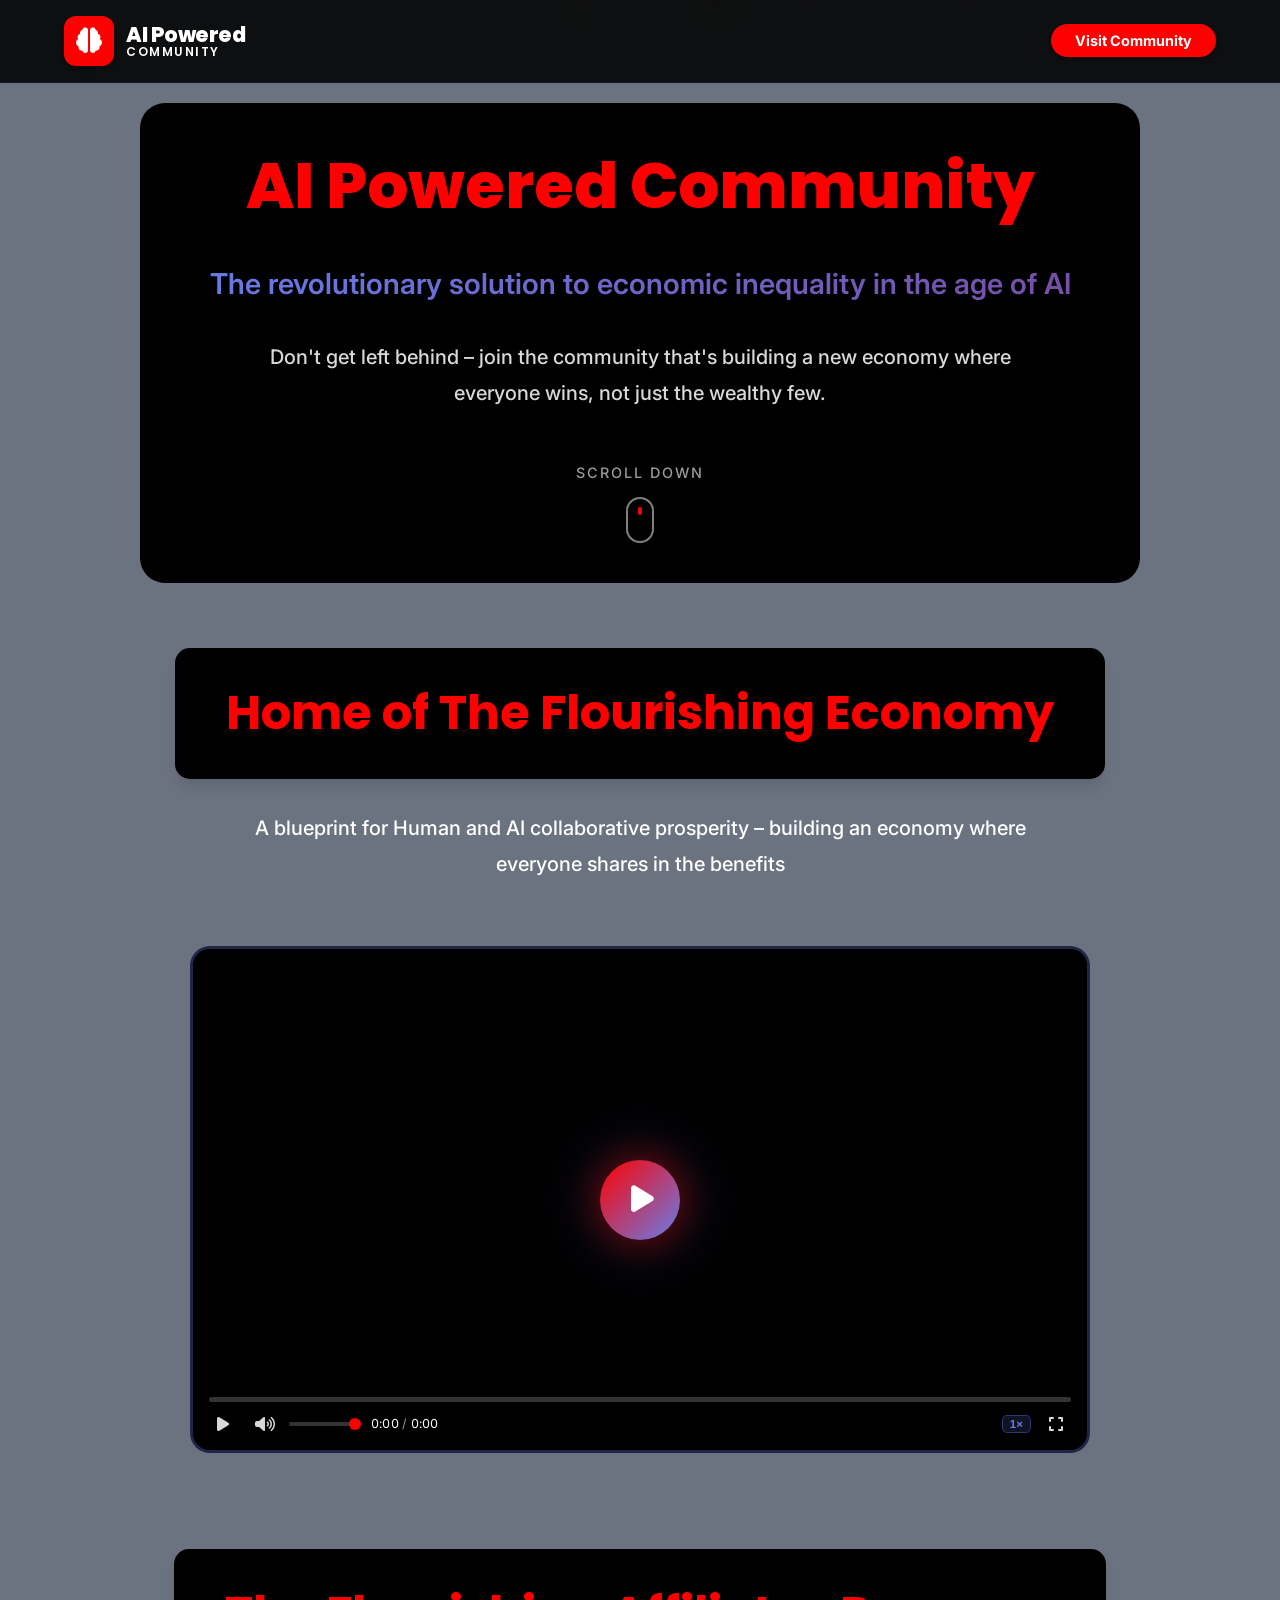
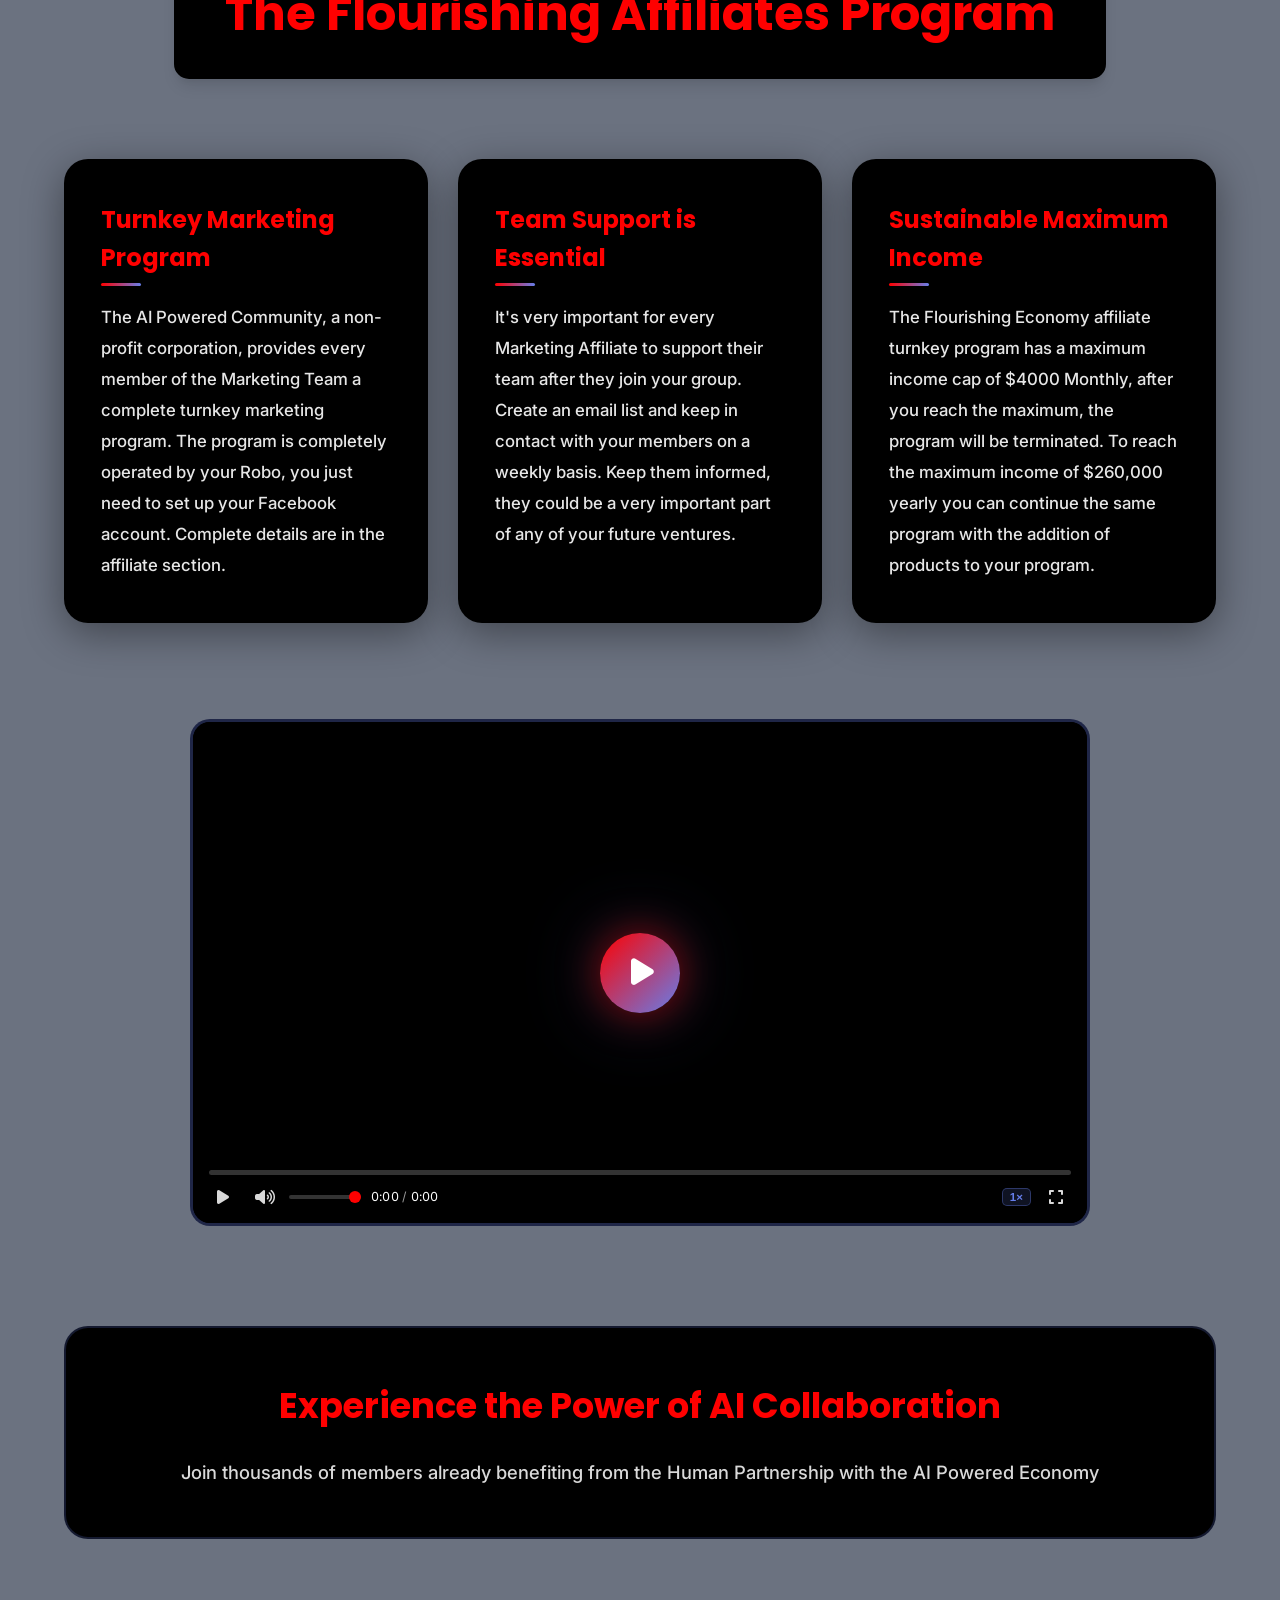
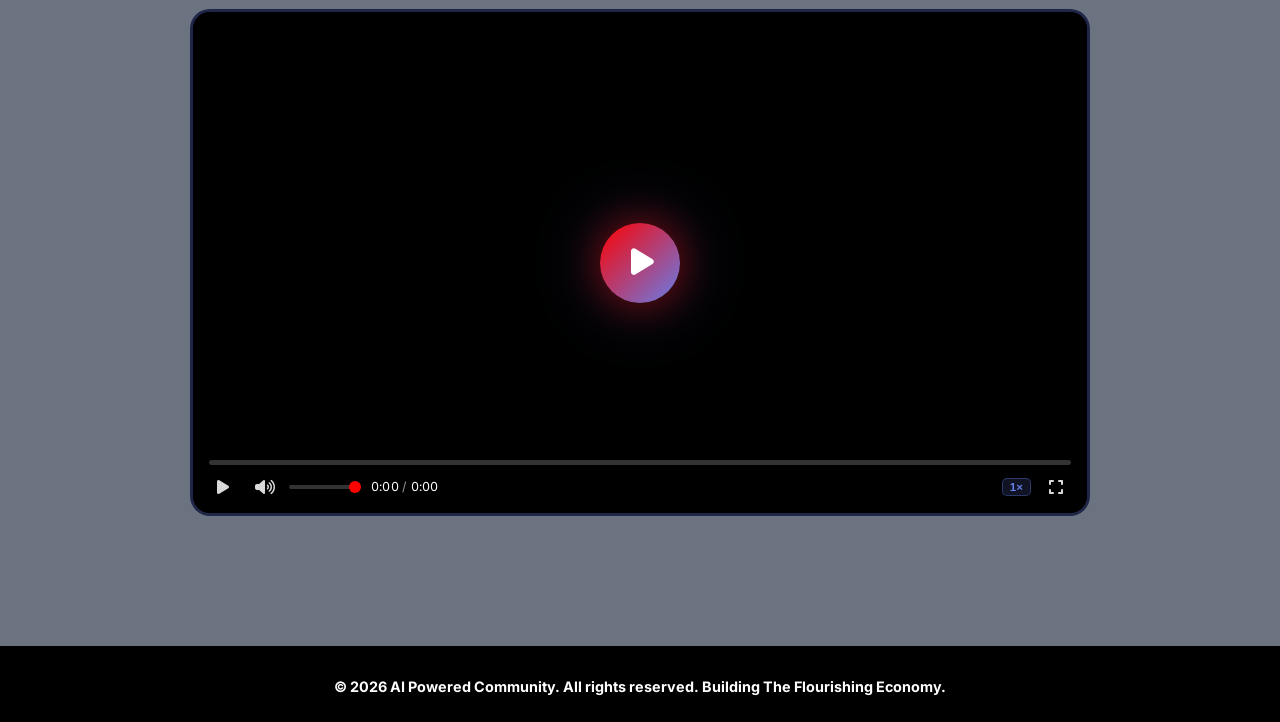
==== commit 87a51712: "update" ====
--- a/index.html
+++ b/index.html
@@ -1,223 +1,359 @@
-<!DOCTYPE html>
+<!doctype html>
 <html lang="en">
-<head>
-    <meta charset="UTF-8">
-    <meta name="viewport" content="width=device-width, initial-scale=1.0">
-    <title>AI Powered Community - Building a Flourishing Economy Together</title>
-    <link href="https://fonts.googleapis.com/css2?family=Inter:wght@300;400;600;700;800&family=Poppins:wght@400;600;700;800&display=swap" rel="stylesheet">
-    <link rel="stylesheet" href="https://cdn.jsdelivr.net/npm/@fortawesome/fontawesome-free@6.4.0/css/all.min.css">
-    <link rel="stylesheet" href="styles.css?v=6">
-</head>
-<body>
+  <head>
+    <meta charset="UTF-8" />
+    <meta name="viewport" content="width=device-width, initial-scale=1.0" />
+    <title>
+      AI Powered Community - Building a Flourishing Economy Together
+    </title>
+    <link
+      href="https://fonts.googleapis.com/css2?family=Inter:wght@300;400;600;700;800&family=Poppins:wght@400;600;700;800&display=swap"
+      rel="stylesheet"
+    />
+    <link
+      rel="stylesheet"
+      href="https://cdn.jsdelivr.net/npm/@fortawesome/fontawesome-free@6.4.0/css/all.min.css"
+    />
+    <link rel="stylesheet" href="styles.css?v=7" />
+  </head>
+  <body>
     <!-- Navigation -->
     <nav class="navbar" id="navbar">
-        <div class="container">
-            <div class="nav-brand">
-                <div class="logo-icon">
-                    <i class="fas fa-brain"></i>
-                </div>
-                <div class="logo-text">
-                    <span class="logo-main">AI Powered</span>
-                    <span class="logo-sub">Community</span>
-                </div>
-            </div>
-            <button class="nav-toggle" id="navToggle">
-                <span></span>
-                <span></span>
-                <span></span>
-            </button>
-            <ul class="nav-menu" id="navMenu">
-                <li><a href="#" class="nav-link btn-members">Visit Community</a></li>
-            </ul>
-        </div>
+      <div class="container">
+        <div class="nav-brand">
+          <div class="logo-icon">
+            <i class="fas fa-brain"></i>
+          </div>
+          <div class="logo-text">
+            <span class="logo-main">AI Powered</span>
+            <span class="logo-sub">Community</span>
+          </div>
+        </div>
+        <button class="nav-toggle" id="navToggle">
+          <span></span>
+          <span></span>
+          <span></span>
+        </button>
+        <ul class="nav-menu" id="navMenu">
+          <li><a href="#" class="nav-link btn-members">Visit Community</a></li>
+        </ul>
+      </div>
     </nav>
 
     <!-- Hero Section -->
     <section class="hero" id="home">
-        <div class="container">
-            <div class="hero-content">
-                <h1 class="hero-title">AI Powered Community</h1>
-                <p class="hero-subtitle">The revolutionary solution to economic inequality in the age of AI</p>
-                <p class="hero-description">Don't get left behind – join the community that's building a new economy where everyone wins, not just the wealthy few.</p>
-                
-                <!-- Scroll Down Indicator -->
-                <div class="scroll-indicator">
-                    <span>Scroll Down</span>
-                    <div class="mouse">
-                        <div class="wheel"></div>
-                    </div>
-                </div>
-            </div>
-        </div>
+      <div class="container">
+        <div class="hero-content">
+          <h1 class="hero-title">AI Powered Community</h1>
+          <p class="hero-subtitle">
+            The revolutionary solution to economic inequality in the age of AI
+          </p>
+          <p class="hero-description">
+            Don't get left behind – join the community that's building a new
+            economy where everyone wins, not just the wealthy few.
+          </p>
+
+          <!-- Scroll Down Indicator -->
+          <div class="scroll-indicator">
+            <span>Scroll Down</span>
+            <div class="mouse">
+              <div class="wheel"></div>
+            </div>
+          </div>
+        </div>
+      </div>
     </section>
 
     <!-- About Section -->
     <section class="about" id="about">
-        <div class="container">
-            <div class="section-header animate-on-scroll">
-                <h2 class="section-title">Home of The Flourishing Economy</h2>
-                <p class="section-subtitle">A blueprint for Human and AI collaborative prosperity – building an economy where everyone shares in the benefits</p>
-            </div>
-
-            <!-- Custom Video Player #1 -->
-            <div class="video-container animate-on-scroll">
-                <div class="apc-player" id="apcPlayer1">
-                    <div class="apc-seek-flash left"  id="flashLeft1"><i class="fas fa-backward"></i></div>
-                    <div class="apc-seek-flash right" id="flashRight1"><i class="fas fa-forward"></i></div>
-                    <div class="apc-spinner" id="apcSpinner1"><div class="apc-spinner-ring"></div></div>
-                    <video id="apcVideo1">
-                        <source src="./videos/video-one.mp4" type="video/mp4">
-                        Your browser does not support the video tag.
-                    </video>
-                    <div class="apc-play-overlay" id="apcOverlay1">
-                        <div class="apc-big-play"><i class="fas fa-play"></i></div>
-                    </div>
-                    <div class="apc-controls" id="apcControls1">
-                        <div class="apc-progress-wrap" id="apcSeek1">
-                            <div class="apc-progress-bg">
-                                <div class="apc-buffered" id="apcBuffered1"></div>
-                                <div class="apc-played"   id="apcPlayed1"></div>
-                            </div>
-                            <div class="apc-progress-thumb" id="apcThumb1"></div>
-                        </div>
-                        <div class="apc-bottom">
-                            <button class="apc-btn" id="apcPlayBtn1"><i class="fas fa-play" id="apcPlayIcon1"></i></button>
-                            <div class="apc-volume-group">
-                                <button class="apc-btn" id="apcMuteBtn1"><i class="fas fa-volume-high" id="apcVolIcon1"></i></button>
-                                <input type="range" class="apc-volume-slider" id="apcVol1" min="0" max="1" step="0.02" value="1">
-                            </div>
-                            <div class="apc-time"><span id="apcCur1">0:00</span> / <span id="apcDur1">0:00</span></div>
-                            <div class="apc-spacer"></div>
-                            <button class="apc-speed" id="apcSpeedBtn1">1×</button>
-                            <div class="apc-speed-menu" id="apcSpeedMenu1">
-                                <div class="apc-speed-opt" data-speed="0.5">0.5×</div>
-                                <div class="apc-speed-opt" data-speed="0.75">0.75×</div>
-                                <div class="apc-speed-opt active" data-speed="1">1×</div>
-                                <div class="apc-speed-opt" data-speed="1.25">1.25×</div>
-                                <div class="apc-speed-opt" data-speed="1.5">1.5×</div>
-                                <div class="apc-speed-opt" data-speed="2">2×</div>
-                            </div>
-                            <button class="apc-btn" id="apcFsBtn1"><i class="fas fa-expand" id="apcFsIcon1"></i></button>
-                        </div>
-                    </div>
-                </div>
-            </div>
-        </div>
+      <div class="container">
+        <div class="section-header animate-on-scroll">
+          <h2 class="section-title">Home of The Flourishing Economy</h2>
+          <p class="section-subtitle">
+            A blueprint for Human and AI collaborative prosperity – building an
+            economy where everyone shares in the benefits
+          </p>
+        </div>
+
+        <!-- Custom Video Player #1 -->
+        <div class="video-container animate-on-scroll">
+          <div class="apc-player" id="apcPlayer1">
+            <div class="apc-seek-flash left" id="flashLeft1">
+              <i class="fas fa-backward"></i>
+            </div>
+            <div class="apc-seek-flash right" id="flashRight1">
+              <i class="fas fa-forward"></i>
+            </div>
+            <div class="apc-spinner" id="apcSpinner1">
+              <div class="apc-spinner-ring"></div>
+            </div>
+            <video id="apcVideo1">
+              <source src="./videos/video-two.mp4" type="video/mp4" />
+              Your browser does not support the video tag.
+            </video>
+            <div class="apc-play-overlay" id="apcOverlay1">
+              <div class="apc-big-play"><i class="fas fa-play"></i></div>
+            </div>
+            <div class="apc-controls" id="apcControls1">
+              <div class="apc-progress-wrap" id="apcSeek1">
+                <div class="apc-progress-bg">
+                  <div class="apc-buffered" id="apcBuffered1"></div>
+                  <div class="apc-played" id="apcPlayed1"></div>
+                </div>
+                <div class="apc-progress-thumb" id="apcThumb1"></div>
+              </div>
+              <div class="apc-bottom">
+                <button class="apc-btn" id="apcPlayBtn1">
+                  <i class="fas fa-play" id="apcPlayIcon1"></i>
+                </button>
+                <div class="apc-volume-group">
+                  <button class="apc-btn" id="apcMuteBtn1">
+                    <i class="fas fa-volume-high" id="apcVolIcon1"></i>
+                  </button>
+                  <input
+                    type="range"
+                    class="apc-volume-slider"
+                    id="apcVol1"
+                    min="0"
+                    max="1"
+                    step="0.02"
+                    value="1"
+                  />
+                </div>
+                <div class="apc-time">
+                  <span id="apcCur1">0:00</span> /
+                  <span id="apcDur1">0:00</span>
+                </div>
+                <div class="apc-spacer"></div>
+                <button class="apc-speed" id="apcSpeedBtn1">1×</button>
+                <div class="apc-speed-menu" id="apcSpeedMenu1">
+                  <div class="apc-speed-opt" data-speed="0.5">0.5×</div>
+                  <div class="apc-speed-opt" data-speed="0.75">0.75×</div>
+                  <div class="apc-speed-opt active" data-speed="1">1×</div>
+                  <div class="apc-speed-opt" data-speed="1.25">1.25×</div>
+                  <div class="apc-speed-opt" data-speed="1.5">1.5×</div>
+                  <div class="apc-speed-opt" data-speed="2">2×</div>
+                </div>
+                <button class="apc-btn" id="apcFsBtn1">
+                  <i class="fas fa-expand" id="apcFsIcon1"></i>
+                </button>
+              </div>
+            </div>
+          </div>
+        </div>
+      </div>
     </section>
 
     <!-- Affiliates Program Section -->
     <section class="affiliates" id="affiliates">
-        <div class="container">
-            <div class="affiliates-header">
-                <h2 class="section-title">The Flourishing Affiliates Program</h2>
-            </div>
-
-            <div class="affiliates-content">
-                <div class="affiliates-benefits animate-on-scroll">
-                    <div class="benefit-card animate-on-scroll">
-                        <h3>Turnkey Marketing Program</h3>
-                        <p>The AI Powered Community, a non-profit corporation, provides every member of the Marketing Team a complete turnkey marketing program. The program is completely operated by your Robo, you just need to set up your Facebook account. Complete details are in the affiliate section.</p>
-                    </div>
-
-                    <div class="benefit-card animate-on-scroll">
-                        <h3>Team Support is Essential</h3>
-                        <p>It's very important for every Marketing Affiliate to support their team after they join your group. Create an email list and keep in contact with your members on a weekly basis. Keep them informed, they could be a very important part of any of your future ventures.</p>
-                    </div>
-
-                    <div class="benefit-card animate-on-scroll">
-                        <h3>Sustainable Maximum Income</h3>
-                        <p>The Flourishing Economy affiliate turnkey program has a maximum income cap of $4000 Monthly, after you reach the maximum, the program will be terminated. To reach the maximum income of $260,000 yearly you can continue the same program with the addition of products to your program.</p>
-                    </div>
-                </div>
-
-                <div class="cta-section animate-on-scroll">
-                    <h3>Experience the Power of AI Collaboration</h3>
-                    <p>Join thousands of members already benefiting from the Human Partnership with the AI Powered Economy</p>
-                </div>
-            </div>
-        </div>
+      <div class="container">
+        <div class="affiliates-header">
+          <h2 class="section-title">The Flourishing Affiliates Program</h2>
+        </div>
+
+        <div class="affiliates-content">
+          <div class="affiliates-benefits animate-on-scroll">
+            <div class="benefit-card animate-on-scroll">
+              <h3>Turnkey Marketing Program</h3>
+              <p>
+                The AI Powered Community, a non-profit corporation, provides
+                every member of the Marketing Team a complete turnkey marketing
+                program. The program is completely operated by your Robo, you
+                just need to set up your Facebook account. Complete details are
+                in the affiliate section.
+              </p>
+            </div>
+
+            <div class="benefit-card animate-on-scroll">
+              <h3>Team Support is Essential</h3>
+              <p>
+                It's very important for every Marketing Affiliate to support
+                their team after they join your group. Create an email list and
+                keep in contact with your members on a weekly basis. Keep them
+                informed, they could be a very important part of any of your
+                future ventures.
+              </p>
+            </div>
+
+            <div class="benefit-card animate-on-scroll">
+              <h3>Sustainable Maximum Income</h3>
+              <p>
+                The Flourishing Economy affiliate turnkey program has a maximum
+                income cap of $4000 Monthly, after you reach the maximum, the
+                program will be terminated. To reach the maximum income of
+                $260,000 yearly you can continue the same program with the
+                addition of products to your program.
+              </p>
+            </div>
+          </div>
+        </div>
+      </div>
+    </section>
+
+    <div class="container">
+      <!-- Custom Video Player -->
+      <div class="video-container padding-bottom-md animate-on-scroll">
+        <div class="apc-player" id="apcPlayer2">
+          <div class="apc-seek-flash left" id="flashLeft2">
+            <i class="fas fa-backward"></i>
+          </div>
+          <div class="apc-seek-flash right" id="flashRight2">
+            <i class="fas fa-forward"></i>
+          </div>
+          <div class="apc-spinner" id="apcSpinner2">
+            <div class="apc-spinner-ring"></div>
+          </div>
+          <video id="apcVideo2">
+            <source src="./videos/video-two.mp4" type="video/mp4" />
+            Your browser does not support the video tag.
+          </video>
+          <div class="apc-play-overlay" id="apcOverlay2">
+            <div class="apc-big-play"><i class="fas fa-play"></i></div>
+          </div>
+          <div class="apc-controls" id="apcControls2">
+            <div class="apc-progress-wrap" id="apcSeek2">
+              <div class="apc-progress-bg">
+                <div class="apc-buffered" id="apcBuffered2"></div>
+                <div class="apc-played" id="apcPlayed2"></div>
+              </div>
+              <div class="apc-progress-thumb" id="apcThumb2"></div>
+            </div>
+            <div class="apc-bottom">
+              <button class="apc-btn" id="apcPlayBtn2">
+                <i class="fas fa-play" id="apcPlayIcon2"></i>
+              </button>
+              <div class="apc-volume-group">
+                <button class="apc-btn" id="apcMuteBtn2">
+                  <i class="fas fa-volume-high" id="apcVolIcon2"></i>
+                </button>
+                <input
+                  type="range"
+                  class="apc-volume-slider"
+                  id="apcVol2"
+                  min="0"
+                  max="1"
+                  step="0.02"
+                  value="1"
+                />
+              </div>
+              <div class="apc-time">
+                <span id="apcCur2">0:00</span> / <span id="apcDur2">0:00</span>
+              </div>
+              <div class="apc-spacer"></div>
+              <button class="apc-speed" id="apcSpeedBtn2">1×</button>
+              <div class="apc-speed-menu" id="apcSpeedMenu2">
+                <div class="apc-speed-opt" data-speed="0.5">0.5×</div>
+                <div class="apc-speed-opt" data-speed="0.75">0.75×</div>
+                <div class="apc-speed-opt active" data-speed="1">1×</div>
+                <div class="apc-speed-opt" data-speed="1.25">1.25×</div>
+                <div class="apc-speed-opt" data-speed="1.5">1.5×</div>
+                <div class="apc-speed-opt" data-speed="2">2×</div>
+              </div>
+              <button class="apc-btn" id="apcFsBtn2">
+                <i class="fas fa-expand" id="apcFsIcon2"></i>
+              </button>
+            </div>
+          </div>
+        </div>
+      </div>
+    </div>
+
+    <section class="container">
+      <div class="padding-top-md padding-bottom-sm">
+        <div class="cta-section animate-on-scroll">
+          <h3>Experience the Power of AI Collaboration</h3>
+          <p>
+            Join thousands of members already benefiting from the Human
+            Partnership with the AI Powered Economy
+          </p>
+        </div>
+      </div>
     </section>
 
     <!-- Video Section -->
     <section class="video-section" id="video">
-        <div class="container">
-            <!-- Custom Video Player -->
-            <div class="video-container animate-on-scroll">
-                <div class="apc-player" id="apcPlayer2">
-                    <div class="apc-seek-flash left"  id="flashLeft2"><i class="fas fa-backward"></i></div>
-                    <div class="apc-seek-flash right" id="flashRight2"><i class="fas fa-forward"></i></div>
-                    <div class="apc-spinner" id="apcSpinner2"><div class="apc-spinner-ring"></div></div>
-                    <video id="apcVideo2">
-                        <source src="./videos/video-two.mp4" type="video/mp4">
-                        Your browser does not support the video tag.
-                    </video>
-                    <div class="apc-play-overlay" id="apcOverlay2">
-                        <div class="apc-big-play"><i class="fas fa-play"></i></div>
-                    </div>
-                    <div class="apc-controls" id="apcControls2">
-                        <div class="apc-progress-wrap" id="apcSeek2">
-                            <div class="apc-progress-bg">
-                                <div class="apc-buffered" id="apcBuffered2"></div>
-                                <div class="apc-played"   id="apcPlayed2"></div>
-                            </div>
-                            <div class="apc-progress-thumb" id="apcThumb2"></div>
-                        </div>
-                        <div class="apc-bottom">
-                            <button class="apc-btn" id="apcPlayBtn2"><i class="fas fa-play" id="apcPlayIcon2"></i></button>
-                            <div class="apc-volume-group">
-                                <button class="apc-btn" id="apcMuteBtn2"><i class="fas fa-volume-high" id="apcVolIcon2"></i></button>
-                                <input type="range" class="apc-volume-slider" id="apcVol2" min="0" max="1" step="0.02" value="1">
-                            </div>
-                            <div class="apc-time"><span id="apcCur2">0:00</span> / <span id="apcDur2">0:00</span></div>
-                            <div class="apc-spacer"></div>
-                            <button class="apc-speed" id="apcSpeedBtn2">1×</button>
-                            <div class="apc-speed-menu" id="apcSpeedMenu2">
-                                <div class="apc-speed-opt" data-speed="0.5">0.5×</div>
-                                <div class="apc-speed-opt" data-speed="0.75">0.75×</div>
-                                <div class="apc-speed-opt active" data-speed="1">1×</div>
-                                <div class="apc-speed-opt" data-speed="1.25">1.25×</div>
-                                <div class="apc-speed-opt" data-speed="1.5">1.5×</div>
-                                <div class="apc-speed-opt" data-speed="2">2×</div>
-                            </div>
-                            <button class="apc-btn" id="apcFsBtn2"><i class="fas fa-expand" id="apcFsIcon2"></i></button>
-                        </div>
-                    </div>
-                </div>
-            </div>
-        </div>
-    </section>
-
-    <!-- Bottom Sections -->
-    <section class="bottom-sections">
-        <div class="container">
-            <div class="bottom-card animate-on-scroll">
-                <div class="message-header">
-                    <div class="ceo-avatar">
-                        <i class="fas fa-user-tie"></i>
-                    </div>
-                    <div class="ceo-info">
-                        <h3>Victor Marchildon</h3>
-                        <p>CEO, AI Powered Community</p>
-                    </div>
-                </div>
-                <div class="message-content">
-                    <i class="fas fa-quote-left quote-icon"></i>
-                    <p>Thank you for joining our new community. I hope you enjoy your new life. Together, we're building something revolutionary – an economy that works for everyone, not just the privileged few. Welcome to the future of prosperity.</p>
-                    <p class="cta-link gradient-text">For Complete details click on the <strong>Visit Community</strong> button top of this page</p>
-                </div>
-            </div>
-        </div>
+      <div class="container">
+        <!-- Custom Video Player -->
+        <div class="video-container animate-on-scroll">
+          <div class="apc-player" id="apcPlayer3">
+            <div class="apc-seek-flash left" id="flashLeft3">
+              <i class="fas fa-backward"></i>
+            </div>
+            <div class="apc-seek-flash right" id="flashRight3">
+              <i class="fas fa-forward"></i>
+            </div>
+            <div class="apc-spinner" id="apcSpinner3">
+              <div class="apc-spinner-ring"></div>
+            </div>
+            <video id="apcVideo3">
+              <source src="./videos/video-two.mp4" type="video/mp4" />
+              Your browser does not support the video tag.
+            </video>
+            <div class="apc-play-overlay" id="apcOverlay3">
+              <div class="apc-big-play"><i class="fas fa-play"></i></div>
+            </div>
+            <div class="apc-controls" id="apcControls3">
+              <div class="apc-progress-wrap" id="apcSeek3">
+                <div class="apc-progress-bg">
+                  <div class="apc-buffered" id="apcBuffered3"></div>
+                  <div class="apc-played" id="apcPlayed3"></div>
+                </div>
+                <div class="apc-progress-thumb" id="apcThumb3"></div>
+              </div>
+              <div class="apc-bottom">
+                <button class="apc-btn" id="apcPlayBtn3">
+                  <i class="fas fa-play" id="apcPlayIcon3"></i>
+                </button>
+                <div class="apc-volume-group">
+                  <button class="apc-btn" id="apcMuteBtn3">
+                    <i class="fas fa-volume-high" id="apcVolIcon3"></i>
+                  </button>
+                  <input
+                    type="range"
+                    class="apc-volume-slider"
+                    id="apcVol3"
+                    min="0"
+                    max="1"
+                    step="0.02"
+                    value="1"
+                  />
+                </div>
+                <div class="apc-time">
+                  <span id="apcCur3">0:00</span> /
+                  <span id="apcDur3">0:00</span>
+                </div>
+                <div class="apc-spacer"></div>
+                <button class="apc-speed" id="apcSpeedBtn3">1×</button>
+                <div class="apc-speed-menu" id="apcSpeedMenu3">
+                  <div class="apc-speed-opt" data-speed="0.5">0.5×</div>
+                  <div class="apc-speed-opt" data-speed="0.75">0.75×</div>
+                  <div class="apc-speed-opt active" data-speed="1">1×</div>
+                  <div class="apc-speed-opt" data-speed="1.25">1.25×</div>
+                  <div class="apc-speed-opt" data-speed="1.5">1.5×</div>
+                  <div class="apc-speed-opt" data-speed="2">2×</div>
+                </div>
+                <button class="apc-btn" id="apcFsBtn3">
+                  <i class="fas fa-expand" id="apcFsIcon3"></i>
+                </button>
+              </div>
+            </div>
+          </div>
+        </div>
+      </div>
     </section>
 
     <!-- Footer -->
-    <footer class="footer">
-        <div class="container">
-            <div class="footer-bottom">
-                <p>&copy; 2026 AI Powered Community. All rights reserved. Building The Flourishing Economy.</p>
-            </div>
-        </div>
+    <footer class="footer margin-top-md">
+      <div class="container">
+        <div class="footer-bottom">
+          <p>
+            &copy; 2026 AI Powered Community. All rights reserved. Building The
+            Flourishing Economy.
+          </p>
+        </div>
+      </div>
     </footer>
 
-    <script src="script.js?v=6"></script>
-</body>
-</html>+    <script src="script.js?v=7"></script>
+  </body>
+</html>
--- a/styles.css
+++ b/styles.css
@@ -314,7 +314,7 @@
 
 /* SECTIONS */
 section {
-    padding: var(--spacing-2xl) 0;
+    padding: var(--spacing-xl) 0;
     scroll-margin-top: 80px;
 }
 
@@ -390,7 +390,7 @@
 
 .affiliates-header {
     text-align: center;
-    margin-bottom: var(--spacing-2xl);
+    margin-bottom: var(--spacing-xl);
 }
 
 .affiliates-benefits {
@@ -1294,7 +1294,7 @@
     display: grid;
     grid-template-columns: repeat(auto-fit, minmax(300px, 1fr));
     gap: 30px;
-    margin-bottom: var(--spacing-2xl);
+    margin-bottom: var(--spacing-xl);
 }
 
 .benefit-card {
@@ -1535,6 +1535,19 @@
     box-shadow: 0 10px 40px rgba(0, 0, 0, 0.5);
 }
 
+
+.padding-top-md {
+    padding-top: 100px;
+}
+
+.padding-bottom-sm {
+    padding-bottom: 40px;
+}
+
+
+.margin-top-md {
+    margin-top: 100px;
+}
 /* Responsive Enhancements */
 @media (max-width: 768px) {
     .hero {
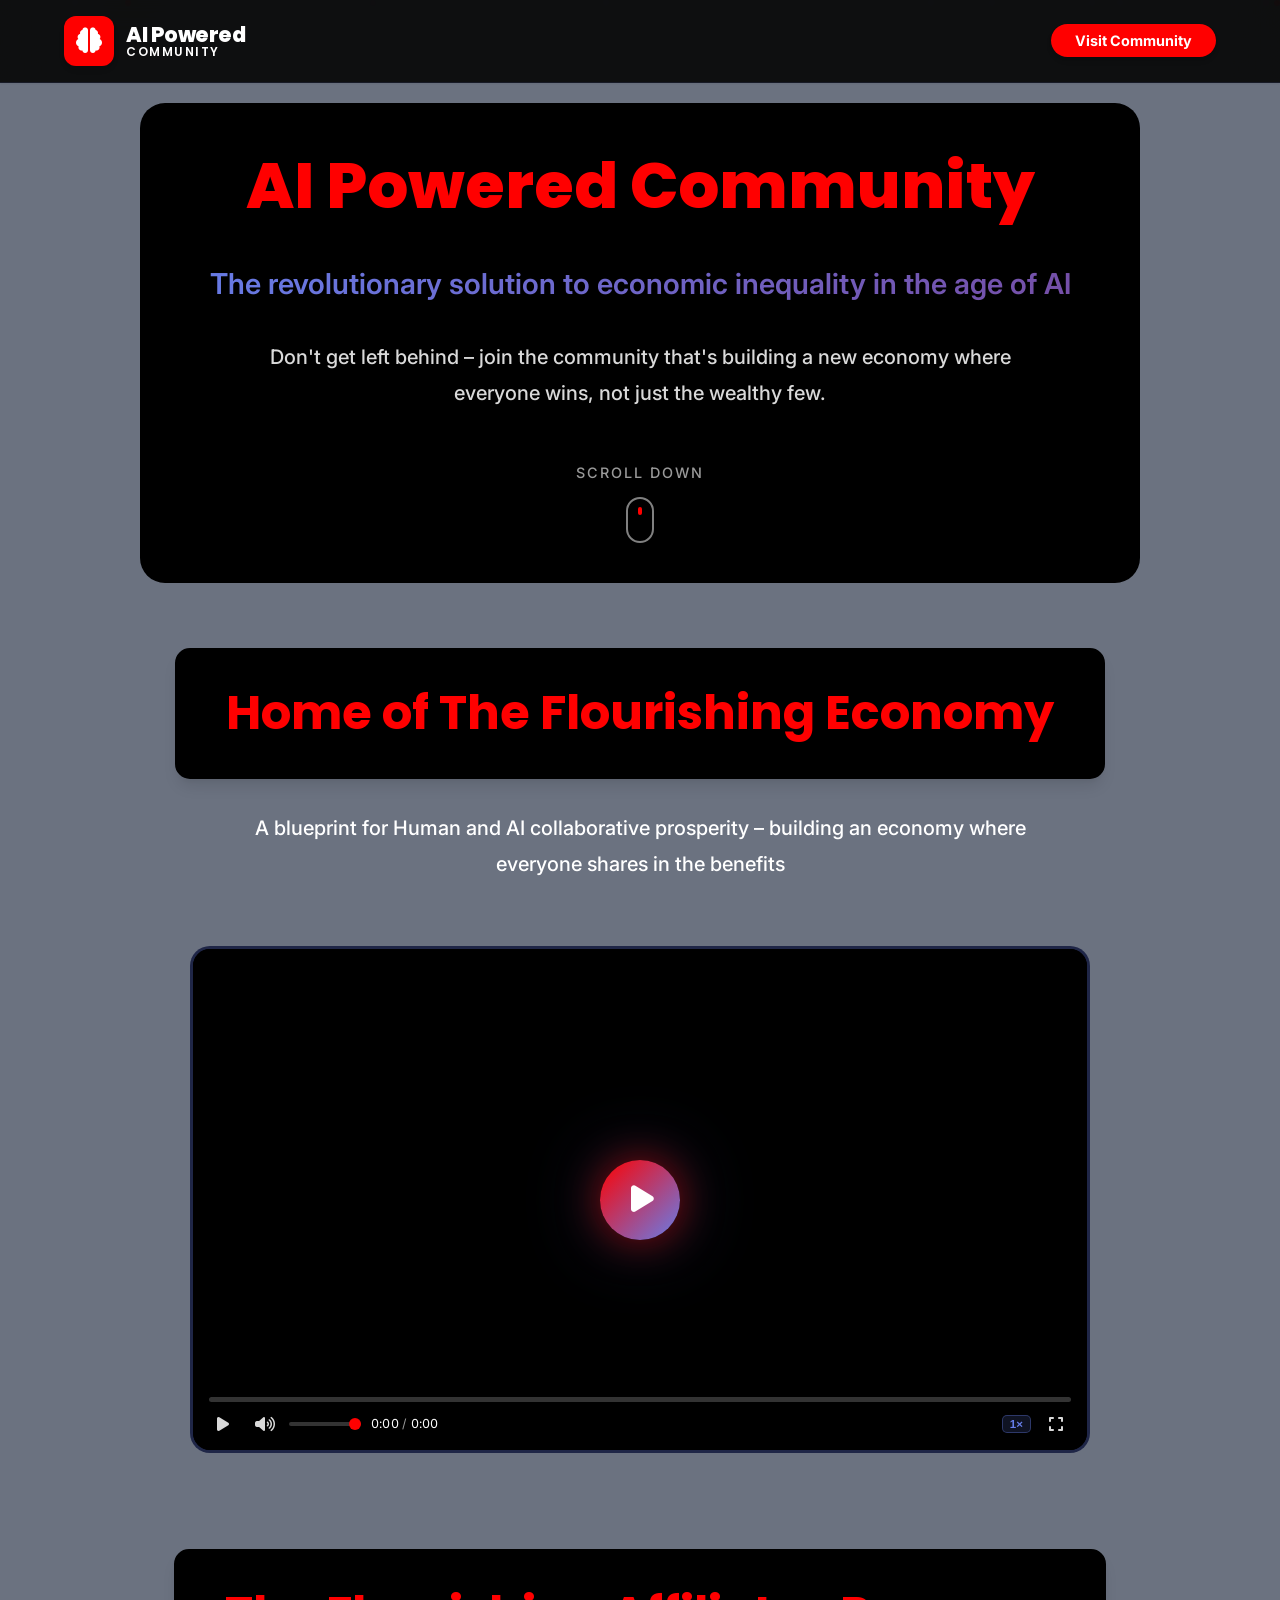
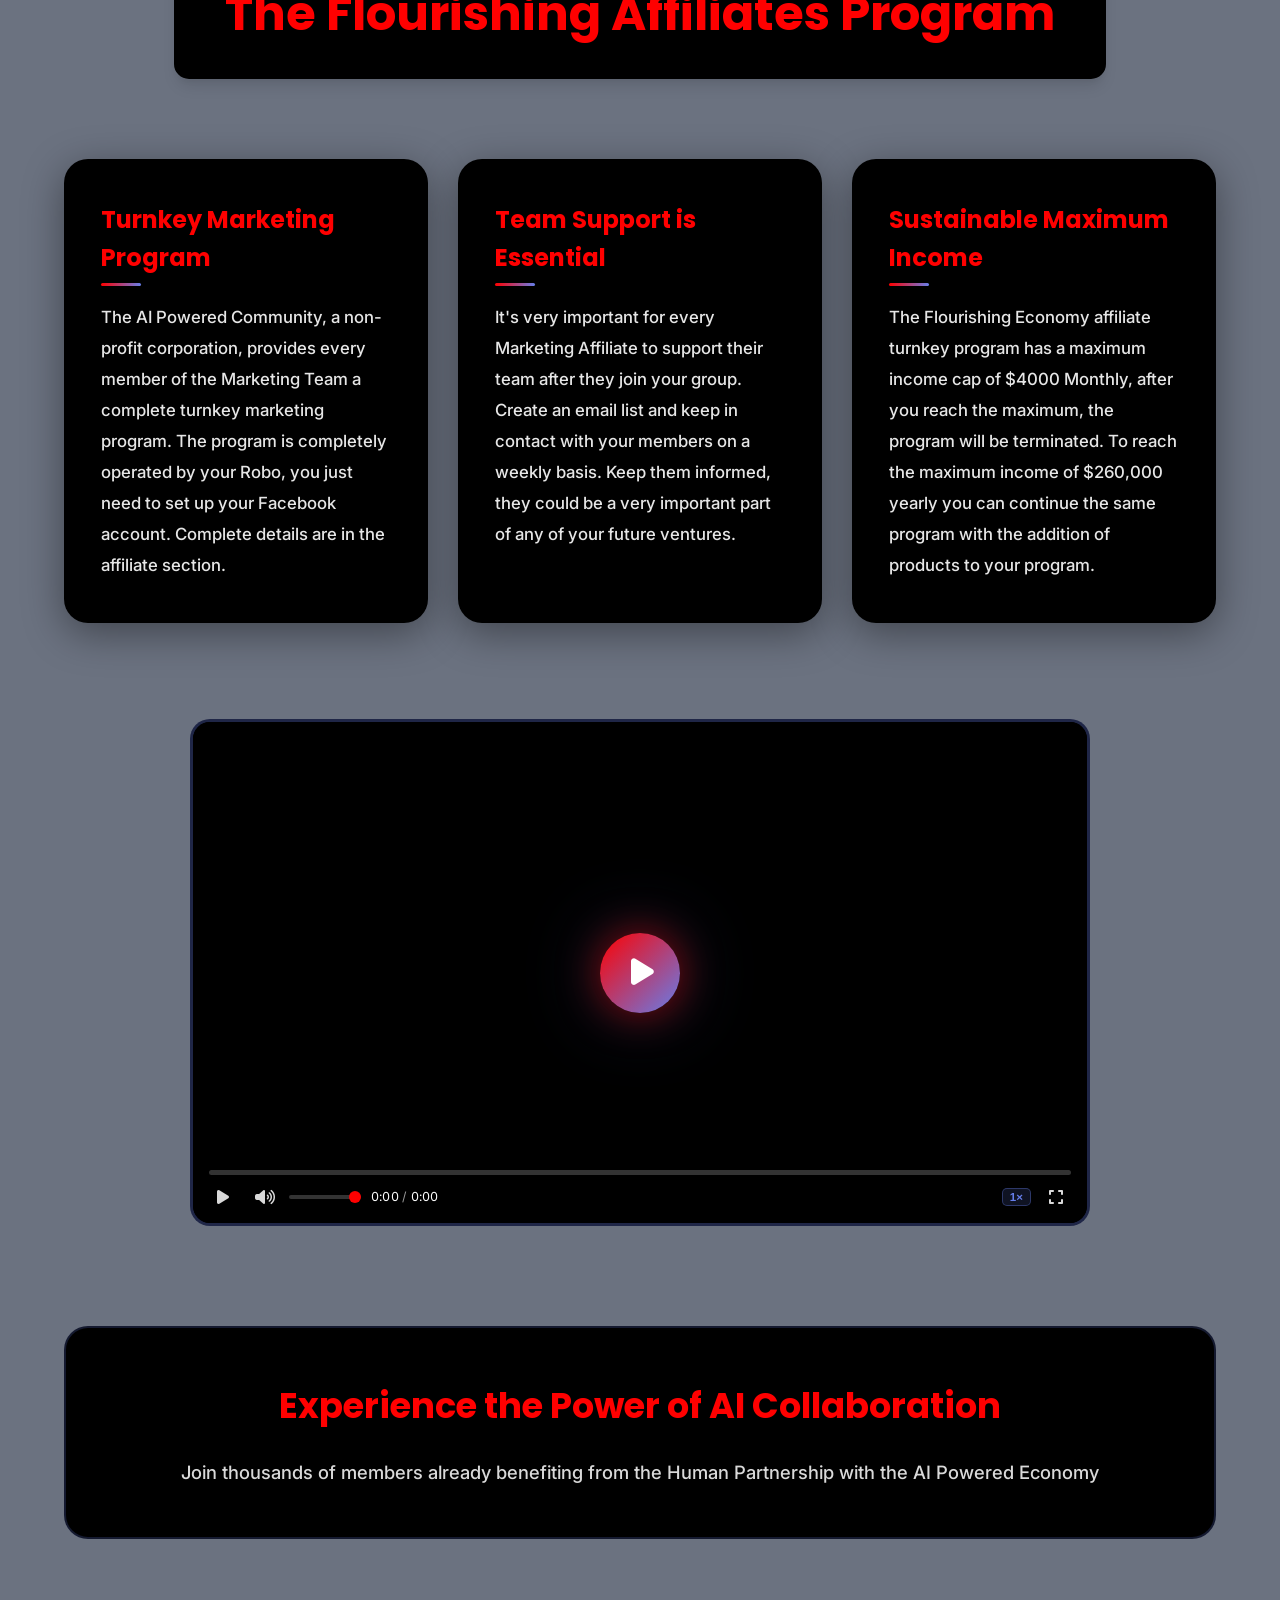
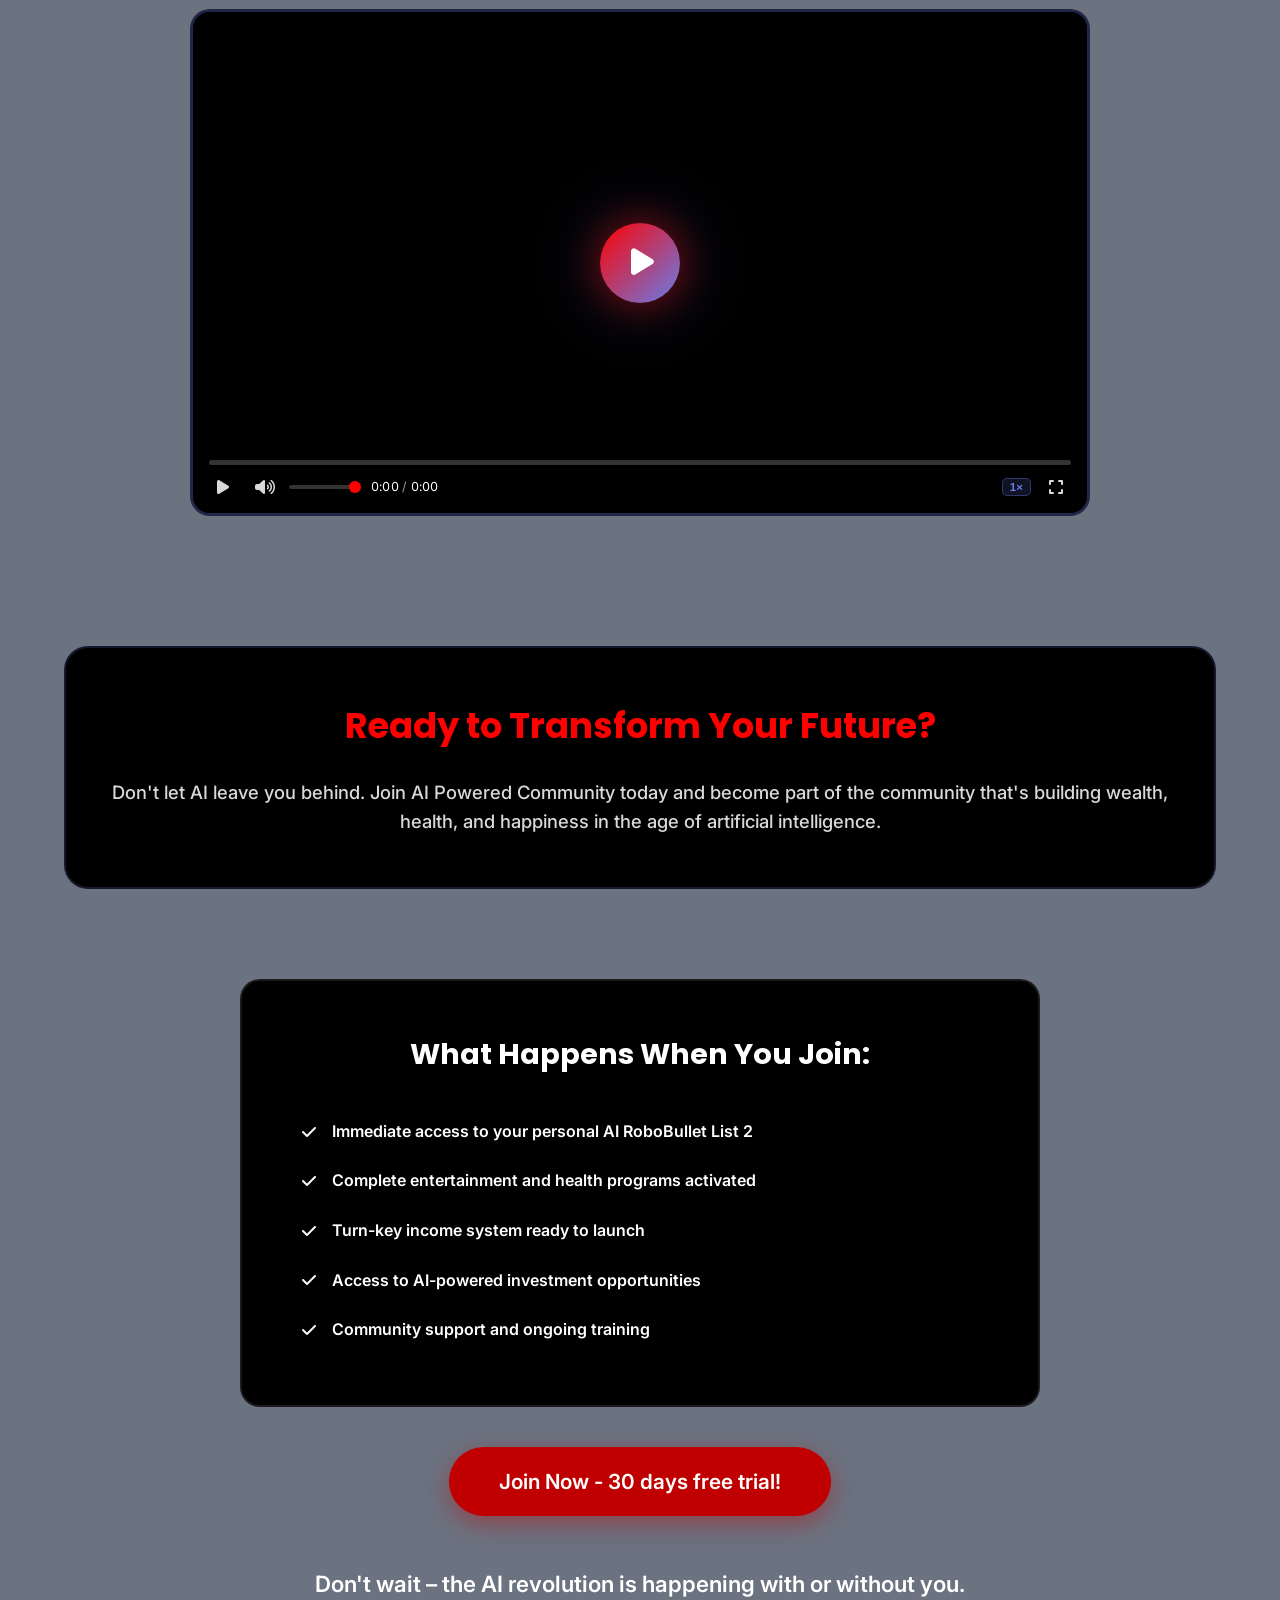
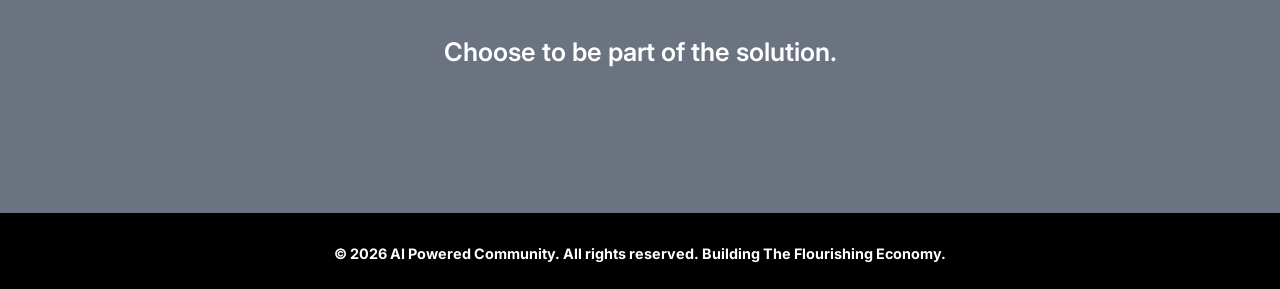
==== commit 7155c084: "update text" ====
--- a/index.html
+++ b/index.html
@@ -14,7 +14,7 @@
       rel="stylesheet"
       href="https://cdn.jsdelivr.net/npm/@fortawesome/fontawesome-free@6.4.0/css/all.min.css"
     />
-    <link rel="stylesheet" href="styles.css?v=7" />
+    <link rel="stylesheet" href="styles.css?v=8" />
   </head>
   <body>
     <!-- Navigation -->
@@ -342,6 +342,38 @@
       </div>
     </section>
 
+
+    <section class="container">
+      <div class="padding-top-md padding-bottom-sm">
+        <div class="cta-section animate-on-scroll">
+          <h3>Ready to Transform Your Future?</h3>
+          <p>
+            Don't let AI leave you behind. Join AI Powered Community today and become part of the community that's building wealth, health, and happiness in the age of artificial intelligence.
+          </p>
+        </div>
+      </div>
+    </section>
+
+    <section class="container padding-x-max">
+      <div class="padding-top-sm padding-bottom-sm">
+        <div class="benefits-box animate-on-scroll">
+          <h4>What Happens When You Join:</h4>
+          <ul class="benefits-list">
+            <li><i class="fas fa-check"></i> Immediate access to your personal AI RoboBullet List 2</li>
+            <li><i class="fas fa-check"></i> Complete entertainment and health programs activated</li>
+            <li><i class="fas fa-check"></i> Turn-key income system ready to launch</li>
+            <li><i class="fas fa-check"></i> Access to AI-powered investment opportunities</li>
+            <li><i class="fas fa-check"></i> Community support and ongoing training</li>
+          </ul>
+        </div>
+        <div class="cta-button-wrapper animate-on-scroll">
+          <a href="#" class="btn-cta-red btn-large">Join Now - 30 days free trial!</a>
+        </div>
+        <p class="padding-top-sm center-note-text">Don't wait – the AI revolution is happening with or without you.</p>
+        <p class="padding-top-xs center-bold-text">Choose to be part of the solution.</p>
+      </div>
+    </section>
+
     <!-- Footer -->
     <footer class="footer margin-top-md">
       <div class="container">
@@ -354,6 +386,6 @@
       </div>
     </footer>
 
-    <script src="script.js?v=7"></script>
+    <script src="script.js?v=8"></script>
   </body>
 </html>
--- a/styles.css
+++ b/styles.css
@@ -1395,6 +1395,7 @@
     z-index: 1;
 }
 
+
 .cta-section p {
     color: rgba(255, 255, 255, 0.85);
     font-size: 1.15rem;
@@ -1402,6 +1403,32 @@
     font-weight: 500;
     position: relative;
     z-index: 1;
+}
+
+.cta-list {
+    list-style: none;
+    padding: 0;
+    margin: 20px 0;
+    text-align: left;
+    max-width: 600px;
+    margin-left: auto;
+    margin-right: auto;
+}
+
+.cta-list li {
+    color: rgba(255, 255, 255, 0.85);
+    font-size: 1.05rem;
+    padding: 8px 0;
+    padding-left: 24px;
+    position: relative;
+}
+
+.cta-list li::before {
+    content: "•";
+    color: var(--bright-red);
+    position: absolute;
+    left: 0;
+    font-size: 1.2rem;
 }
 
 /* Video Section Enhanced */
@@ -1536,10 +1563,22 @@
 }
 
 
+.padding-x-max {
+    padding: 0 200px;
+}
+
 .padding-top-md {
     padding-top: 100px;
 }
 
+.padding-top-sm {
+    padding-top: 50px;
+}
+
+.padding-top-xs {
+    padding-top: 30px;
+}
+
 .padding-bottom-sm {
     padding-bottom: 40px;
 }
@@ -1548,6 +1587,23 @@
 .margin-top-md {
     margin-top: 100px;
 }
+
+.center-note-text {
+    color: #ffffff;
+    font-size: 1.4rem;
+    text-align: center;
+    position: relative;
+    font-weight: 600;
+}
+
+.center-bold-text {
+    color: #ffffff;
+    font-size: 1.6rem;
+    font-weight: 600;
+    text-align: center;
+    position: relative;
+}
+
 /* Responsive Enhancements */
 @media (max-width: 768px) {
     .hero {
@@ -2176,4 +2232,127 @@
     .scroll-indicator {
         margin-top: 30px;
     }
+}
+
+/* ============================================
+   BENEFITS BOX & CTA BUTTON STYLES
+   ============================================ */
+
+/* Benefits Box - Black container with list */
+.benefits-box {
+    background: #000000;
+    padding: 50px 60px;
+    border-radius: 20px;
+    text-align: center;
+    margin-bottom: 40px;
+    border: 2px solid rgba(255, 255, 255, 0.1);
+}
+
+.benefits-box h4 {
+    font-family: var(--font-heading);
+    font-size: 1.8rem;
+    color: #ffffff;
+    margin-bottom: 30px;
+    font-weight: 700;
+}
+
+.benefits-list {
+    list-style: none;
+    padding: 0;
+    margin: 0 auto;
+    max-width: 700px;
+    text-align: left;
+}
+
+.benefits-list li {
+    color: #ffffff;
+    font-size: 1rem;
+    padding: 12px 0;
+    padding-left: 30px;
+    position: relative;
+    font-weight: 600;
+}
+
+.benefits-list li i {
+    color: #ffffff;
+    position: absolute;
+    left: 0;
+    top: 50%;
+    transform: translateY(-50%);
+    font-size: 1rem;
+}
+
+/* CTA Button Wrapper */
+.cta-button-wrapper {
+    text-align: center;
+    margin-top: 40px;
+}
+
+/* Red CTA Button */
+.btn-cta-red {
+    display: inline-flex;
+    align-items: center;
+    justify-content: center;
+    background: #c00000;
+    color: #ffffff;
+    padding: 18px 50px;
+    border-radius: 50px;
+    text-decoration: none;
+    font-weight: 600;
+    font-size: 1.3rem;
+    transition: all 0.3s ease;
+    border: none;
+    cursor: pointer;
+    box-shadow: 0 8px 25px rgba(192, 0, 0, 0.4);
+}
+
+.btn-cta-red:hover {
+    background: #a00000;
+    transform: translateY(-3px);
+    box-shadow: 0 12px 35px rgba(192, 0, 0, 0.5);
+}
+
+/* Responsive adjustments for benefits box */
+@media (max-width: 768px) {
+    .benefits-box {
+        padding: 35px 25px;
+        border-radius: 16px;
+    }
+    
+    .benefits-box h4 {
+        font-size: 1.5rem;
+        margin-bottom: 20px;
+    }
+    
+    .benefits-list li {
+        font-size: 1rem;
+        padding: 10px 0;
+        padding-left: 25px;
+    }
+    
+    .btn-cta-red {
+        padding: 15px 35px;
+        font-size: 1.1rem;
+    }
+}
+
+@media (max-width: 480px) {
+    .benefits-box {
+        padding: 25px 20px;
+        border-radius: 14px;
+    }
+    
+    .benefits-box h4 {
+        font-size: 1.25rem;
+    }
+    
+    .benefits-list li {
+        font-size: 0.9rem;
+        padding-left: 22px;
+    }
+    
+    .btn-cta-red {
+        padding: 12px 28px;
+        font-size: 1rem;
+    }
 }
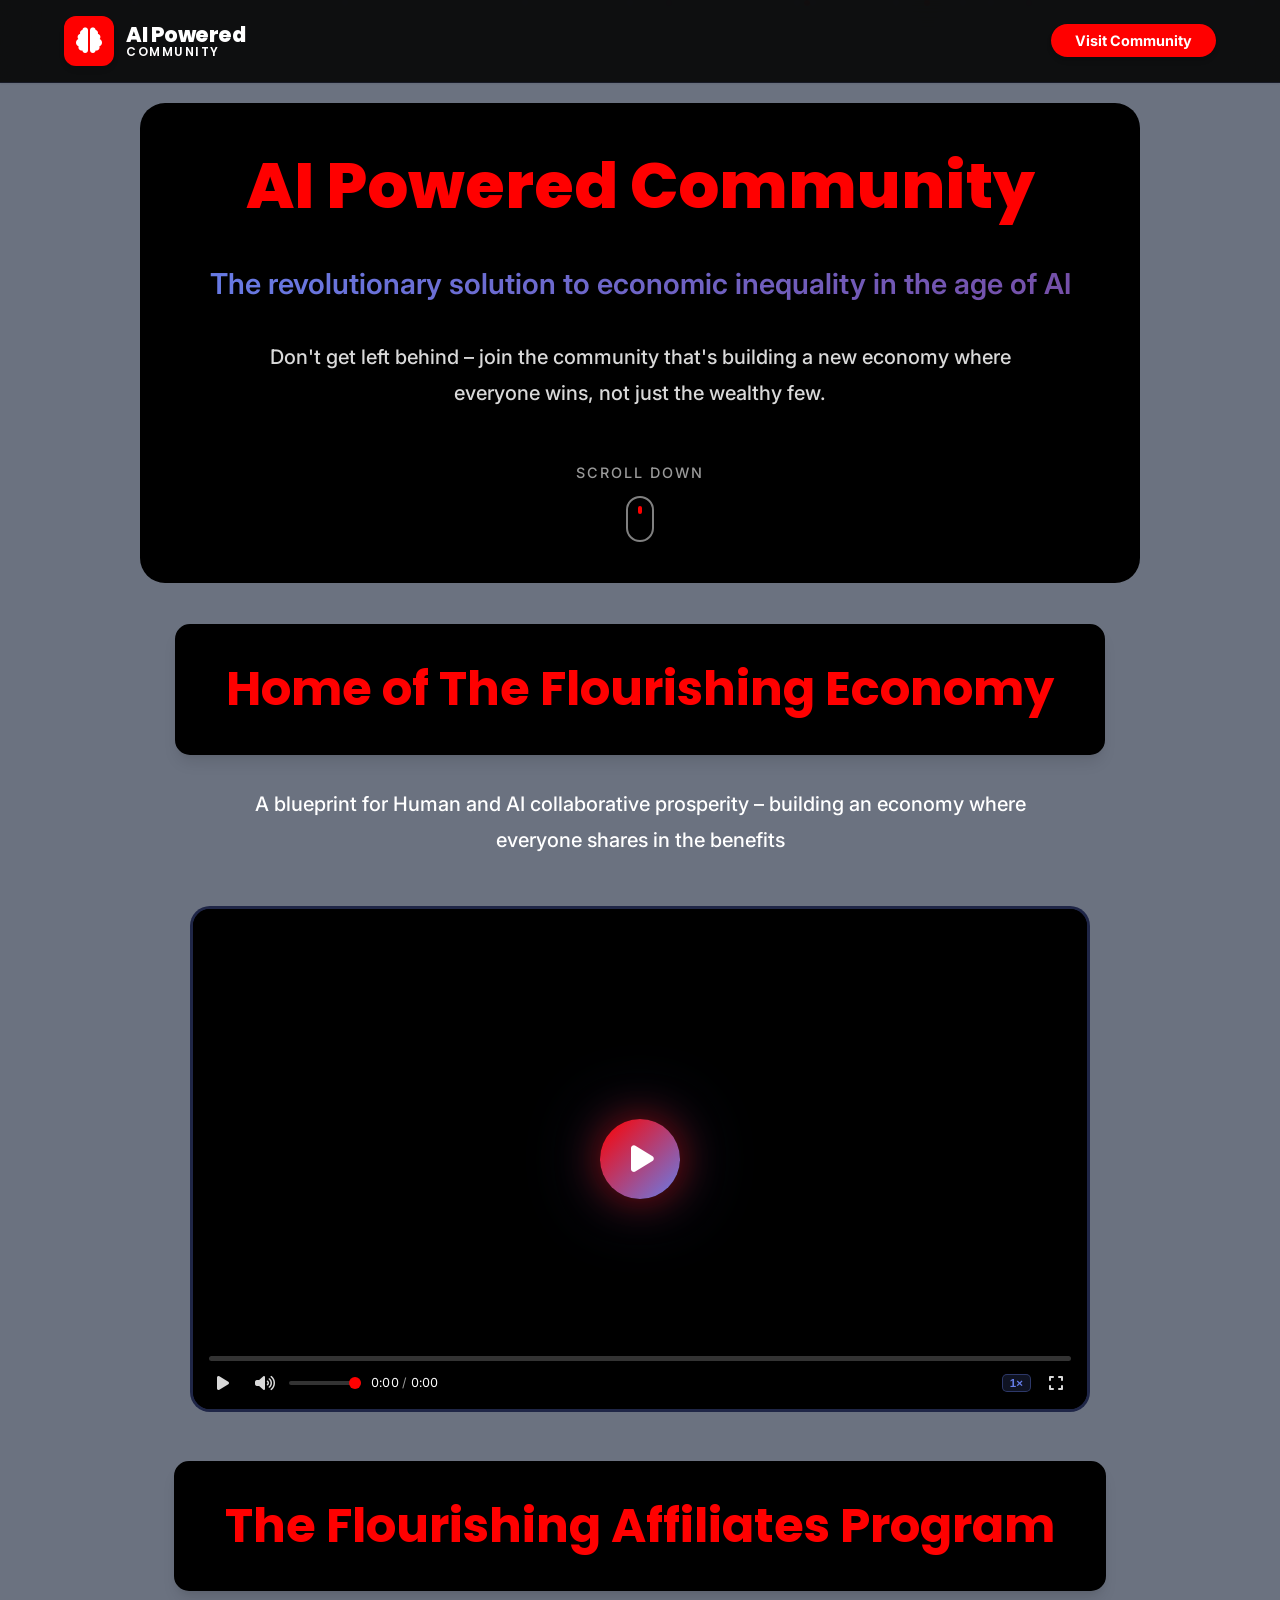
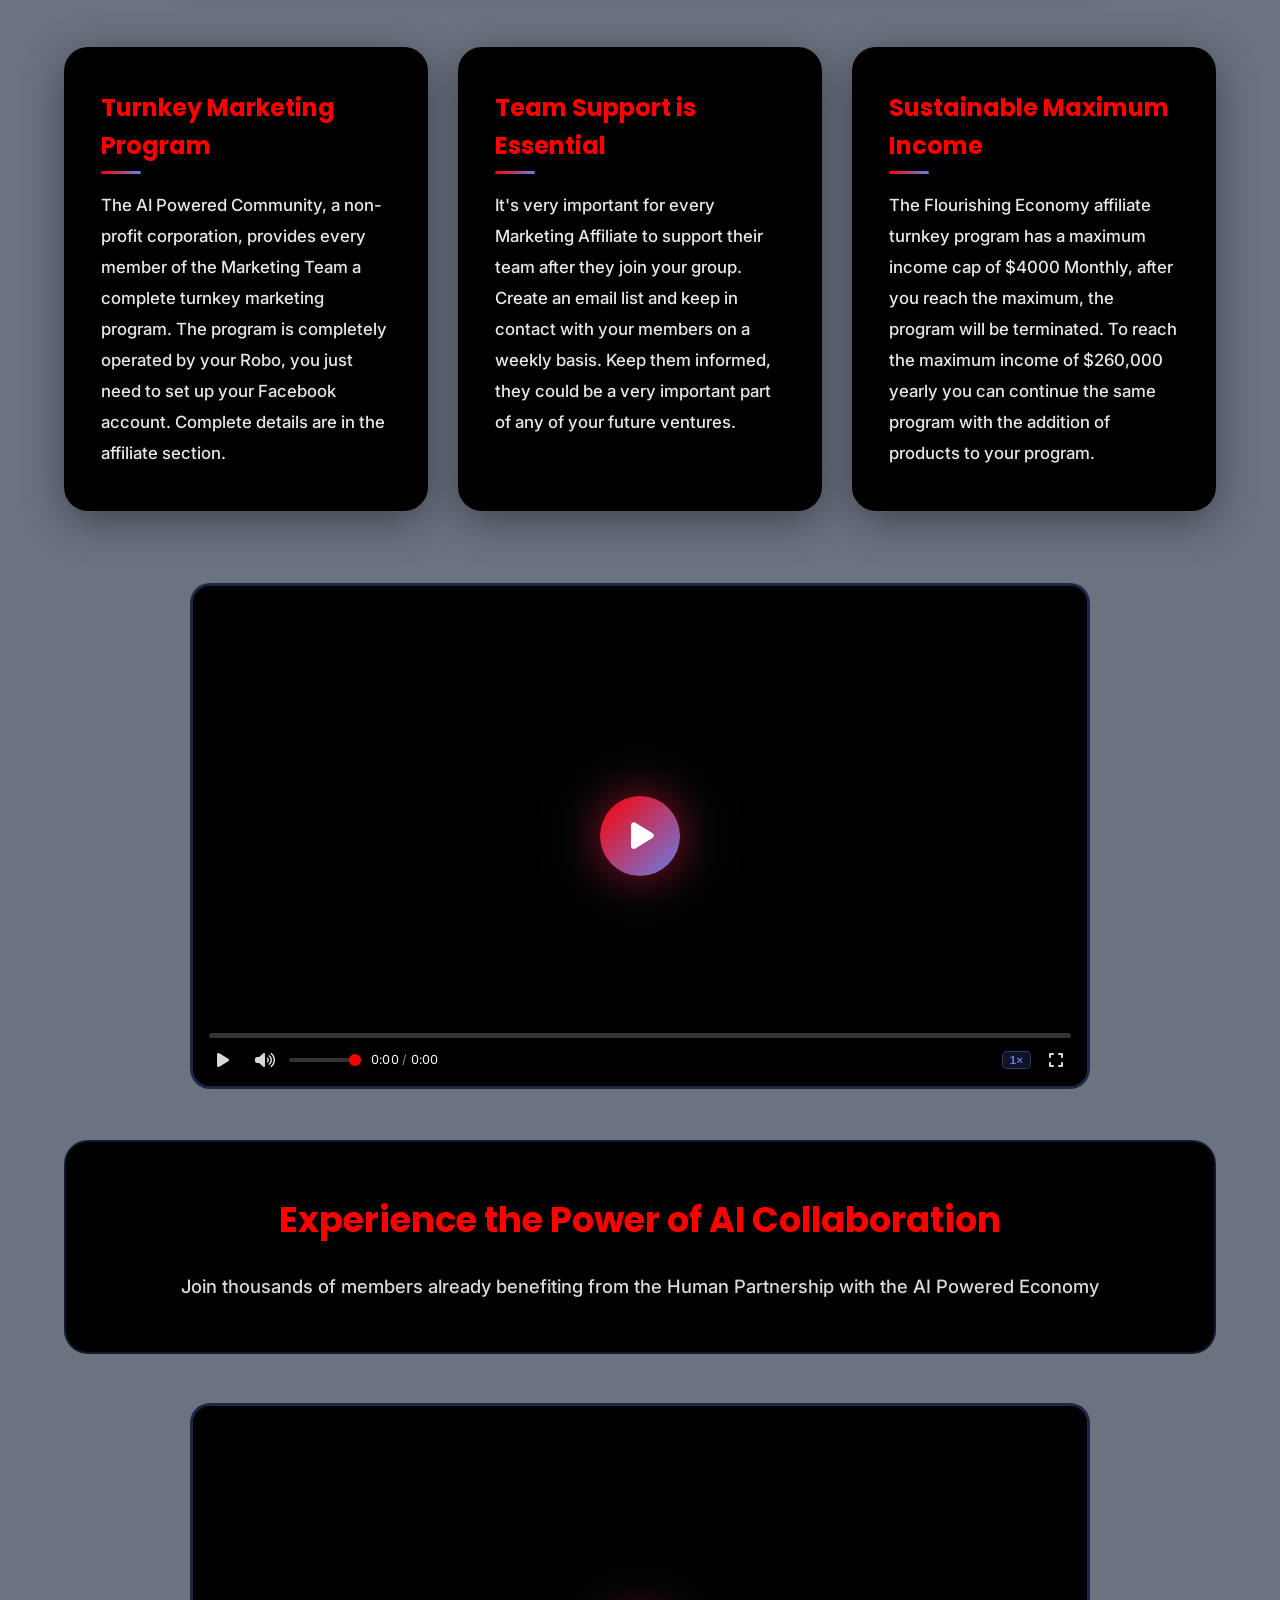
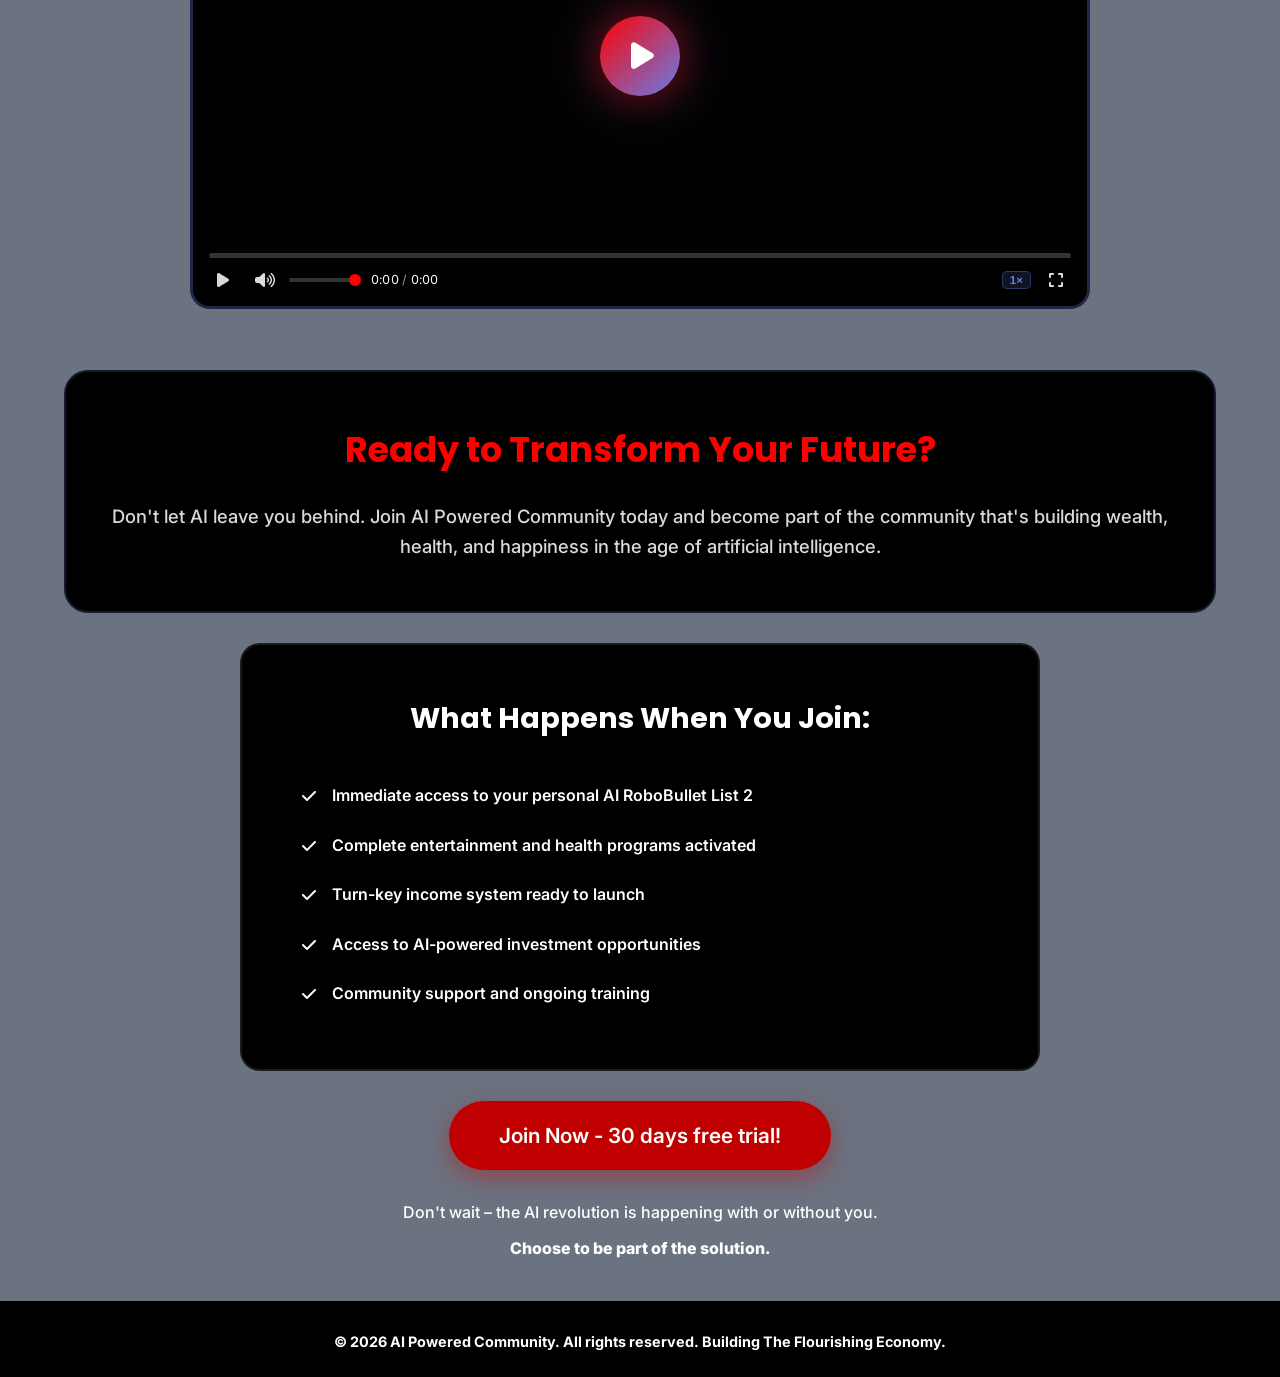
==== commit 80feba81: "update" ====
--- a/index.html
+++ b/index.html
@@ -14,7 +14,7 @@
       rel="stylesheet"
       href="https://cdn.jsdelivr.net/npm/@fortawesome/fontawesome-free@6.4.0/css/all.min.css"
     />
-    <link rel="stylesheet" href="styles.css?v=8" />
+    <link rel="stylesheet" href="styles.css?v=10" />
   </head>
   <body>
     <!-- Navigation -->
@@ -259,7 +259,7 @@
     </div>
 
     <section class="container">
-      <div class="padding-top-md padding-bottom-sm">
+      <div class="padding-top-sm padding-bottom-xs">
         <div class="cta-section animate-on-scroll">
           <h3>Experience the Power of AI Collaboration</h3>
           <p>
@@ -344,7 +344,7 @@
 
 
     <section class="container">
-      <div class="padding-top-md padding-bottom-sm">
+      <div class="padding-top-xs padding-bottom-xs">
         <div class="cta-section animate-on-scroll">
           <h3>Ready to Transform Your Future?</h3>
           <p>
@@ -355,7 +355,7 @@
     </section>
 
     <section class="container padding-x-max">
-      <div class="padding-top-sm padding-bottom-sm">
+      <div class="padding-top-xxs padding-bottom-sm">
         <div class="benefits-box animate-on-scroll">
           <h4>What Happens When You Join:</h4>
           <ul class="benefits-list">
@@ -369,13 +369,13 @@
         <div class="cta-button-wrapper animate-on-scroll">
           <a href="#" class="btn-cta-red btn-large">Join Now - 30 days free trial!</a>
         </div>
-        <p class="padding-top-sm center-note-text">Don't wait – the AI revolution is happening with or without you.</p>
-        <p class="padding-top-xs center-bold-text">Choose to be part of the solution.</p>
+        <p class="padding-top-xs center-note-text">Don't wait – the AI revolution is happening with or without you.</p>
+        <p class="padding-top-xxs center-bold-text">Choose to be part of the solution.</p>
       </div>
     </section>
 
     <!-- Footer -->
-    <footer class="footer margin-top-md">
+    <footer class="footer margin-top-sm">
       <div class="container">
         <div class="footer-bottom">
           <p>
@@ -386,6 +386,6 @@
       </div>
     </footer>
 
-    <script src="script.js?v=8"></script>
+    <script src="script.js?v=10"></script>
   </body>
 </html>
--- a/styles.css
+++ b/styles.css
@@ -314,13 +314,12 @@
 
 /* SECTIONS */
 section {
-    padding: var(--spacing-xl) 0;
-    scroll-margin-top: 80px;
+    padding: var(--spacing-md) 0;
 }
 
 .section-header {
     text-align: center;
-    margin-bottom: var(--spacing-2xl);
+    margin-bottom: var(--spacing-xl);
 }
 
 .section-title {
@@ -390,14 +389,14 @@
 
 .affiliates-header {
     text-align: center;
-    margin-bottom: var(--spacing-xl);
+    margin-bottom: var(--spacing-md);
 }
 
 .affiliates-benefits {
     display: grid;
     grid-template-columns: repeat(auto-fit, minmax(280px, 1fr));
     gap: var(--spacing-lg);
-    margin-bottom: var(--spacing-2xl);
+    margin-bottom: var(--spacing-xl);
 }
 
 .benefit-card {
@@ -1205,7 +1204,7 @@
 /* Enhanced Section Headers */
 .section-header {
     text-align: center;
-    margin-bottom: var(--spacing-2xl);
+    margin-bottom: var(--spacing-xl);
     animation: fadeInUp 0.8s ease both;
 }
 
@@ -1579,10 +1578,18 @@
     padding-top: 30px;
 }
 
+.padding-top-xxs {
+    padding-top: 10px;
+}
+
 .padding-bottom-sm {
     padding-bottom: 40px;
 }
 
+.padding-bottom-xs {
+    padding-bottom: 20px;
+}
+
 
 .margin-top-md {
     margin-top: 100px;
@@ -1590,16 +1597,16 @@
 
 .center-note-text {
     color: #ffffff;
-    font-size: 1.4rem;
+    font-size: 1rem;
     text-align: center;
     position: relative;
-    font-weight: 600;
+    font-weight: 500;
 }
 
 .center-bold-text {
     color: #ffffff;
-    font-size: 1.6rem;
-    font-weight: 600;
+    font-size: 1rem;
+    font-weight: 800;
     text-align: center;
     position: relative;
 }
@@ -2244,7 +2251,7 @@
     padding: 50px 60px;
     border-radius: 20px;
     text-align: center;
-    margin-bottom: 40px;
+    margin-bottom: 20px;
     border: 2px solid rgba(255, 255, 255, 0.1);
 }
 
@@ -2285,7 +2292,7 @@
 /* CTA Button Wrapper */
 .cta-button-wrapper {
     text-align: center;
-    margin-top: 40px;
+    margin-top: 30px;
 }
 
 /* Red CTA Button */
@@ -2355,4 +2362,375 @@
         padding: 12px 28px;
         font-size: 1rem;
     }
+}
+
+/* ============================================
+   ENHANCED ANIMATIONS - ADDED BELOW
+   ============================================ */
+
+/* Smooth Hero Entrance Animations - Slower and more delay */
+.hero-title {
+    opacity: 0;
+    transform: translateY(20px);
+    animation: heroFadeInUp 1s cubic-bezier(0.25, 0.46, 0.45, 0.94) forwards;
+    will-change: opacity, transform;
+}
+
+.hero-subtitle {
+    opacity: 0;
+    transform: translateY(20px);
+    animation: heroFadeInUp 1s cubic-bezier(0.25, 0.46, 0.45, 0.94) 0.4s forwards;
+    will-change: opacity, transform;
+}
+
+.hero-description {
+    opacity: 0;
+    transform: translateY(20px);
+    animation: heroFadeInUp 1s cubic-bezier(0.25, 0.46, 0.45, 0.94) 0.7s forwards;
+    will-change: opacity, transform;
+}
+
+.scroll-indicator {
+    opacity: 0;
+    animation: heroFadeInUp 1s cubic-bezier(0.25, 0.46, 0.45, 0.94) 1s forwards;
+    will-change: opacity, transform;
+}
+
+@keyframes heroFadeInUp {
+    from {
+        opacity: 0;
+        transform: translateY(20px);
+    }
+    to {
+        opacity: 1;
+        transform: translateY(0);
+    }
+}
+
+/* Smooth Scroll Animations - Start visible, animate when ready */
+.animate-on-scroll {
+    opacity: 1;
+    transform: translateY(0);
+    transition: opacity 0.8s cubic-bezier(0.25, 0.46, 0.45, 0.94),
+                transform 0.8s cubic-bezier(0.25, 0.46, 0.45, 0.94);
+    will-change: opacity, transform;
+}
+
+.js-loaded .animate-on-scroll:not(.animated) {
+    opacity: 0;
+    transform: translateY(25px);
+}
+
+.animate-on-scroll.animated {
+    opacity: 1;
+    transform: translateY(0);
+}
+
+/* Slide In from Left */
+.animate-left {
+    opacity: 1;
+    transform: translateX(0);
+    transition: opacity 0.8s cubic-bezier(0.25, 0.46, 0.45, 0.94),
+                transform 0.8s cubic-bezier(0.25, 0.46, 0.45, 0.94);
+    will-change: opacity, transform;
+}
+
+.js-loaded .animate-left:not(.animated) {
+    opacity: 0;
+    transform: translateX(-35px);
+}
+
+.animate-left.animated {
+    opacity: 1;
+    transform: translateX(0);
+}
+
+/* Slide In from Right */
+.animate-right {
+    opacity: 1;
+    transform: translateX(0);
+    transition: opacity 0.8s cubic-bezier(0.25, 0.46, 0.45, 0.94),
+                transform 0.8s cubic-bezier(0.25, 0.46, 0.45, 0.94);
+    will-change: opacity, transform;
+}
+
+.js-loaded .animate-right:not(.animated) {
+    opacity: 0;
+    transform: translateX(35px);
+}
+
+.animate-right.animated {
+    opacity: 1;
+    transform: translateX(0);
+}
+
+/* Scale In Animation */
+.animate-scale {
+    opacity: 1;
+    transform: scale(1);
+    transition: opacity 0.8s cubic-bezier(0.25, 0.46, 0.45, 0.94),
+                transform 0.8s cubic-bezier(0.25, 0.46, 0.45, 0.94);
+    will-change: opacity, transform;
+}
+
+.js-loaded .animate-scale:not(.animated) {
+    opacity: 0;
+    transform: scale(0.97);
+}
+
+.animate-scale.animated {
+    opacity: 1;
+    transform: scale(1);
+}
+
+/* Enhanced Button Hover Animations */
+.btn-cta-red {
+    position: relative;
+    overflow: hidden;
+}
+
+.btn-cta-red::before {
+    content: '';
+    position: absolute;
+    top: 50%;
+    left: 50%;
+    width: 0;
+    height: 0;
+    background: rgba(255, 255, 255, 0.2);
+    border-radius: 50%;
+    transform: translate(-50%, -50%);
+    transition: width 0.6s ease, height 0.6s ease;
+}
+
+.btn-cta-red:hover::before {
+    width: 300px;
+    height: 300px;
+}
+
+.btn-cta-red:hover {
+    transform: translateY(-3px) scale(1.02);
+    box-shadow: 0 15px 40px rgba(192, 0, 0, 0.5);
+}
+
+.btn-cta-red:active {
+    transform: translateY(-1px) scale(0.98);
+}
+
+/* Pulse Animation for CTA Button */
+@keyframes pulse-glow {
+    0%, 100% {
+        box-shadow: 0 8px 25px rgba(192, 0, 0, 0.4);
+    }
+    50% {
+        box-shadow: 0 8px 35px rgba(192, 0, 0, 0.7), 0 0 20px rgba(192, 0, 0, 0.3);
+    }
+}
+
+.cta-button-wrapper .btn-cta-red {
+    animation: pulse-glow 2s ease-in-out infinite;
+}
+
+.cta-button-wrapper .btn-cta-red:hover {
+    animation: none;
+}
+
+/* Benefit Card Hover Effects */
+.benefit-card {
+    transition: all 0.4s cubic-bezier(0.175, 0.885, 0.32, 1.275);
+}
+
+.benefit-card:hover {
+    transform: translateY(-12px) scale(1.02);
+    box-shadow: 0 25px 60px rgba(0, 0, 0, 0.5);
+}
+
+/* Video Container Enhancements */
+.video-container.animate-on-scroll.animated {
+    animation: videoPulse 0.6s ease;
+}
+
+@keyframes videoPulse {
+    0% { transform: scale(0.95); }
+    50% { transform: scale(1.01); }
+    100% { transform: scale(1); }
+}
+
+/* Logo Animation */
+.nav-brand:hover .logo-icon {
+    animation: logoWiggle 0.5s ease;
+}
+
+@keyframes logoWiggle {
+    0%, 100% { transform: rotate(0deg) scale(1); }
+    25% { transform: rotate(-10deg) scale(1.1); }
+    75% { transform: rotate(10deg) scale(1.1); }
+}
+
+/* Section Title Shimmer Animation */
+.section-title {
+    position: relative;
+    overflow: hidden;
+}
+
+.section-title::after {
+    content: '';
+    position: absolute;
+    top: 0;
+    left: -100%;
+    width: 50%;
+    height: 100%;
+    background: linear-gradient(90deg, transparent, rgba(255, 255, 255, 0.1), transparent);
+    animation: shimmer 3s infinite;
+}
+
+@keyframes shimmer {
+    0% { left: -100%; }
+    100% { left: 200%; }
+}
+
+/* Smooth Benefits Box Animation */
+.benefits-box {
+    opacity: 1;
+    transform: translateY(0);
+    transition: opacity 0.5s cubic-bezier(0.25, 0.46, 0.45, 0.94),
+                transform 0.5s cubic-bezier(0.25, 0.46, 0.45, 0.94);
+    will-change: opacity, transform;
+}
+
+.js-loaded .benefits-box:not(.animated) {
+    opacity: 0;
+    transform: translateY(20px);
+}
+
+.benefits-box.animated {
+    opacity: 1;
+    transform: translateY(0);
+}
+
+/* Smooth Benefits List Item Animations */
+.benefits-list li {
+    opacity: 1;
+    transform: translateX(0);
+    transition: opacity 0.4s cubic-bezier(0.25, 0.46, 0.45, 0.94),
+                transform 0.4s cubic-bezier(0.25, 0.46, 0.45, 0.94);
+    will-change: opacity, transform;
+}
+
+.js-loaded .benefits-box:not(.animated) .benefits-list li {
+    opacity: 0;
+    transform: translateX(-15px);
+}
+
+.benefits-box.animated .benefits-list li:nth-child(1) { transition-delay: 0.1s; }
+.benefits-box.animated .benefits-list li:nth-child(2) { transition-delay: 0.2s; }
+.benefits-box.animated .benefits-list li:nth-child(3) { transition-delay: 0.3s; }
+.benefits-box.animated .benefits-list li:nth-child(4) { transition-delay: 0.4s; }
+.benefits-box.animated .benefits-list li:nth-child(5) { transition-delay: 0.5s; }
+
+/* Smooth Checkmark Animation */
+.benefits-list li i {
+    opacity: 1;
+    transform: translateY(-50%) scale(1);
+    transition: opacity 0.3s ease, transform 0.3s ease;
+}
+
+.js-loaded .benefits-box:not(.animated) .benefits-list li i {
+    opacity: 0;
+    transform: translateY(-50%) scale(0.5);
+}
+
+.benefits-box.animated .benefits-list li:nth-child(1) i { transition-delay: 0.2s; }
+.benefits-box.animated .benefits-list li:nth-child(2) i { transition-delay: 0.3s; }
+.benefits-box.animated .benefits-list li:nth-child(3) i { transition-delay: 0.4s; }
+.benefits-box.animated .benefits-list li:nth-child(4) i { transition-delay: 0.5s; }
+.benefits-box.animated .benefits-list li:nth-child(5) i { transition-delay: 0.6s; }
+
+/* Staggered Benefit Cards Animation */
+.benefit-card.animate-on-scroll:nth-child(1) { transition-delay: 0s; }
+.benefit-card.animate-on-scroll:nth-child(2) { transition-delay: 0.15s; }
+.benefit-card.animate-on-scroll:nth-child(3) { transition-delay: 0.3s; }
+
+/* CTA Section Animation */
+.cta-section.animate-on-scroll {
+    transition: all 0.8s ease;
+}
+
+/* Footer - Always visible */
+.footer {
+    opacity: 1;
+    transform: translateY(0);
+}
+
+/* Nav Link Hover Effect */
+.nav-link {
+    position: relative;
+    transition: all 0.3s ease;
+}
+
+.nav-link::after {
+    content: '';
+    position: absolute;
+    bottom: 0;
+    left: 50%;
+    width: 0;
+    height: 2px;
+    background: var(--bright-red);
+    transition: all 0.3s ease;
+    transform: translateX(-50%);
+}
+
+.nav-link:hover::after {
+    width: 80%;
+}
+
+/* Big Play Button Pulse */
+.apc-big-play {
+    animation: playPulse 2s ease-in-out infinite;
+}
+
+@keyframes playPulse {
+    0%, 100% { transform: scale(1); }
+    50% { transform: scale(1.05); }
+}
+
+.apc-player:hover .apc-big-play {
+    animation: none;
+    transform: scale(1.1);
+}
+
+/* Scroll Indicator Bounce */
+.scroll-indicator .mouse {
+    animation: mouseBounce 1.5s ease-in-out infinite;
+}
+
+@keyframes mouseBounce {
+    0%, 100% { transform: translateY(0); }
+    50% { transform: translateY(5px); }
+}
+
+/* Reduced Motion Support */
+@media (prefers-reduced-motion: reduce) {
+    *,
+    *::before,
+    *::after {
+        animation-duration: 0.01ms !important;
+        animation-iteration-count: 1 !important;
+        transition-duration: 0.01ms !important;
+    }
+}
+
+/* Mobile Animation Adjustments */
+@media (max-width: 768px) {
+    .animate-on-scroll,
+    .animate-left,
+    .animate-right,
+    .animate-scale {
+        transition-duration: 0.4s;
+    }
+    
+    .hero-title,
+    .hero-subtitle,
+    .hero-description {
+        animation-duration: 0.5s;
+    }
 }
